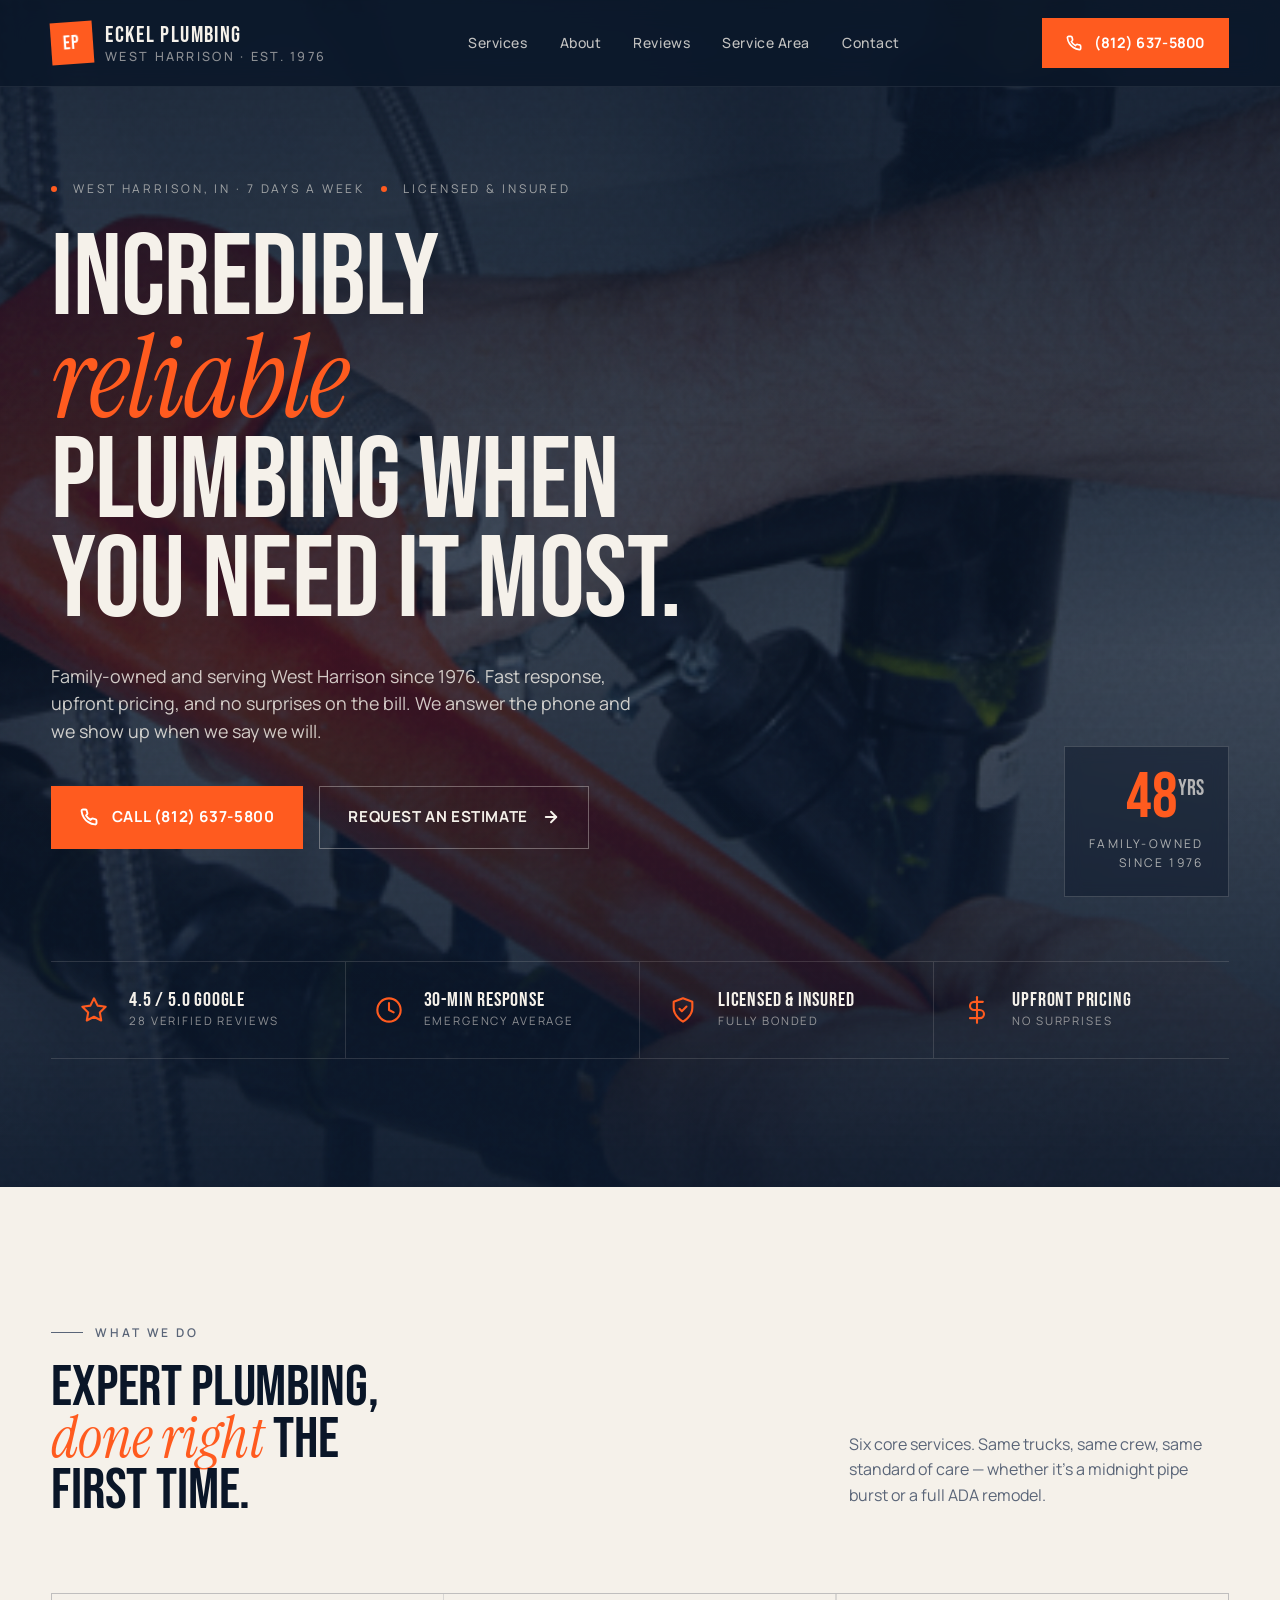
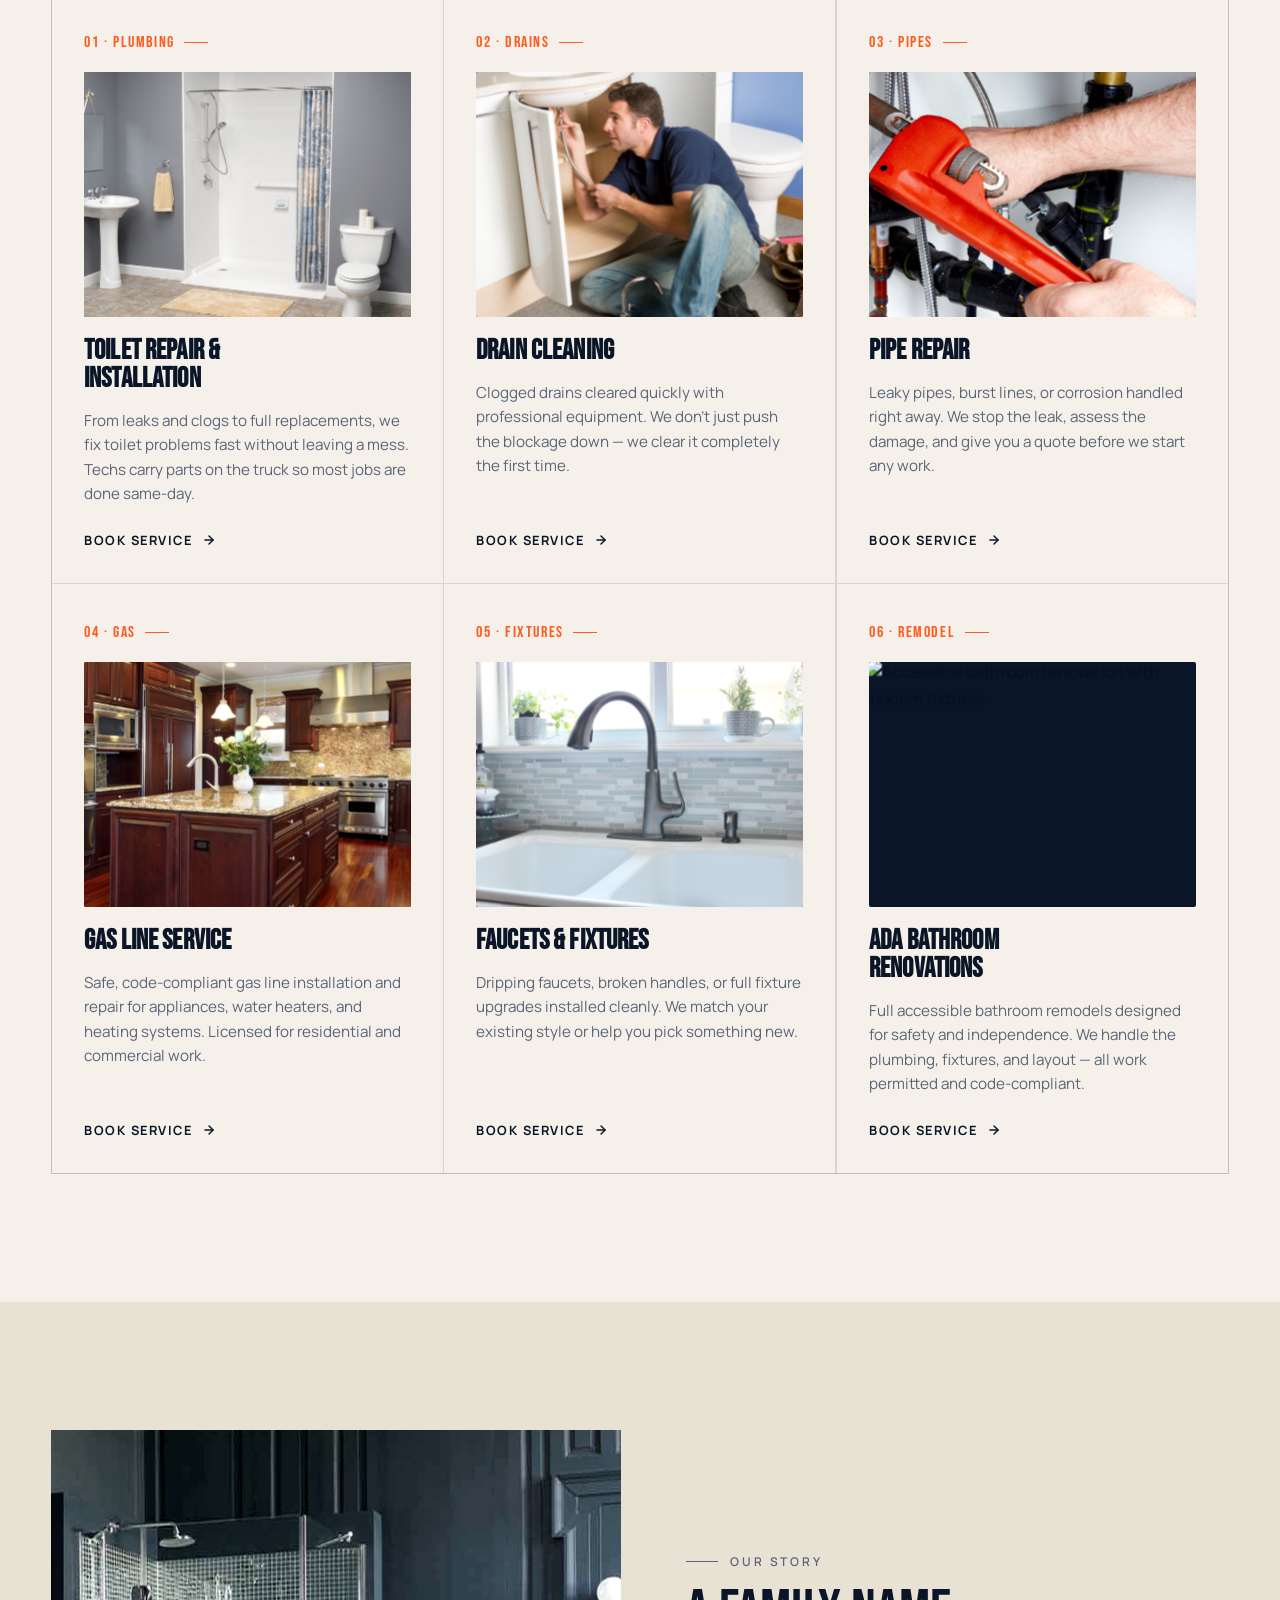
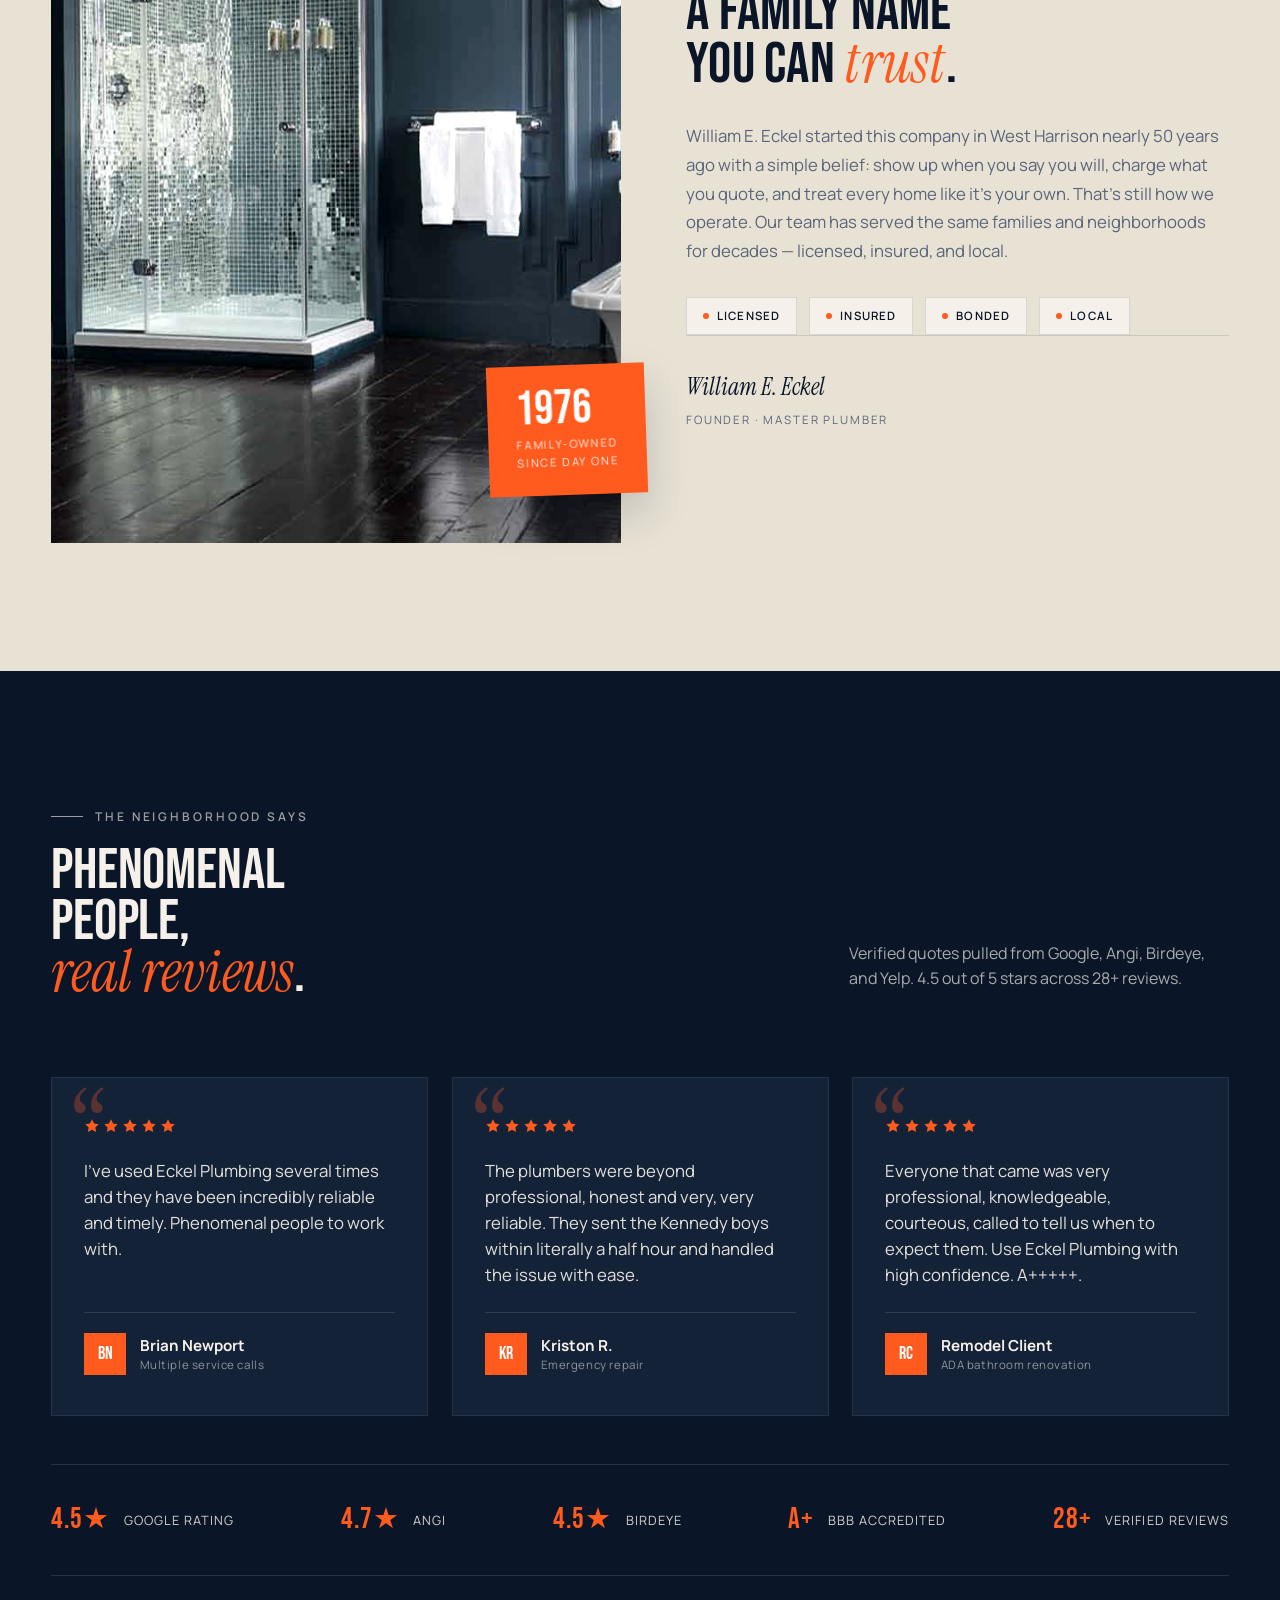
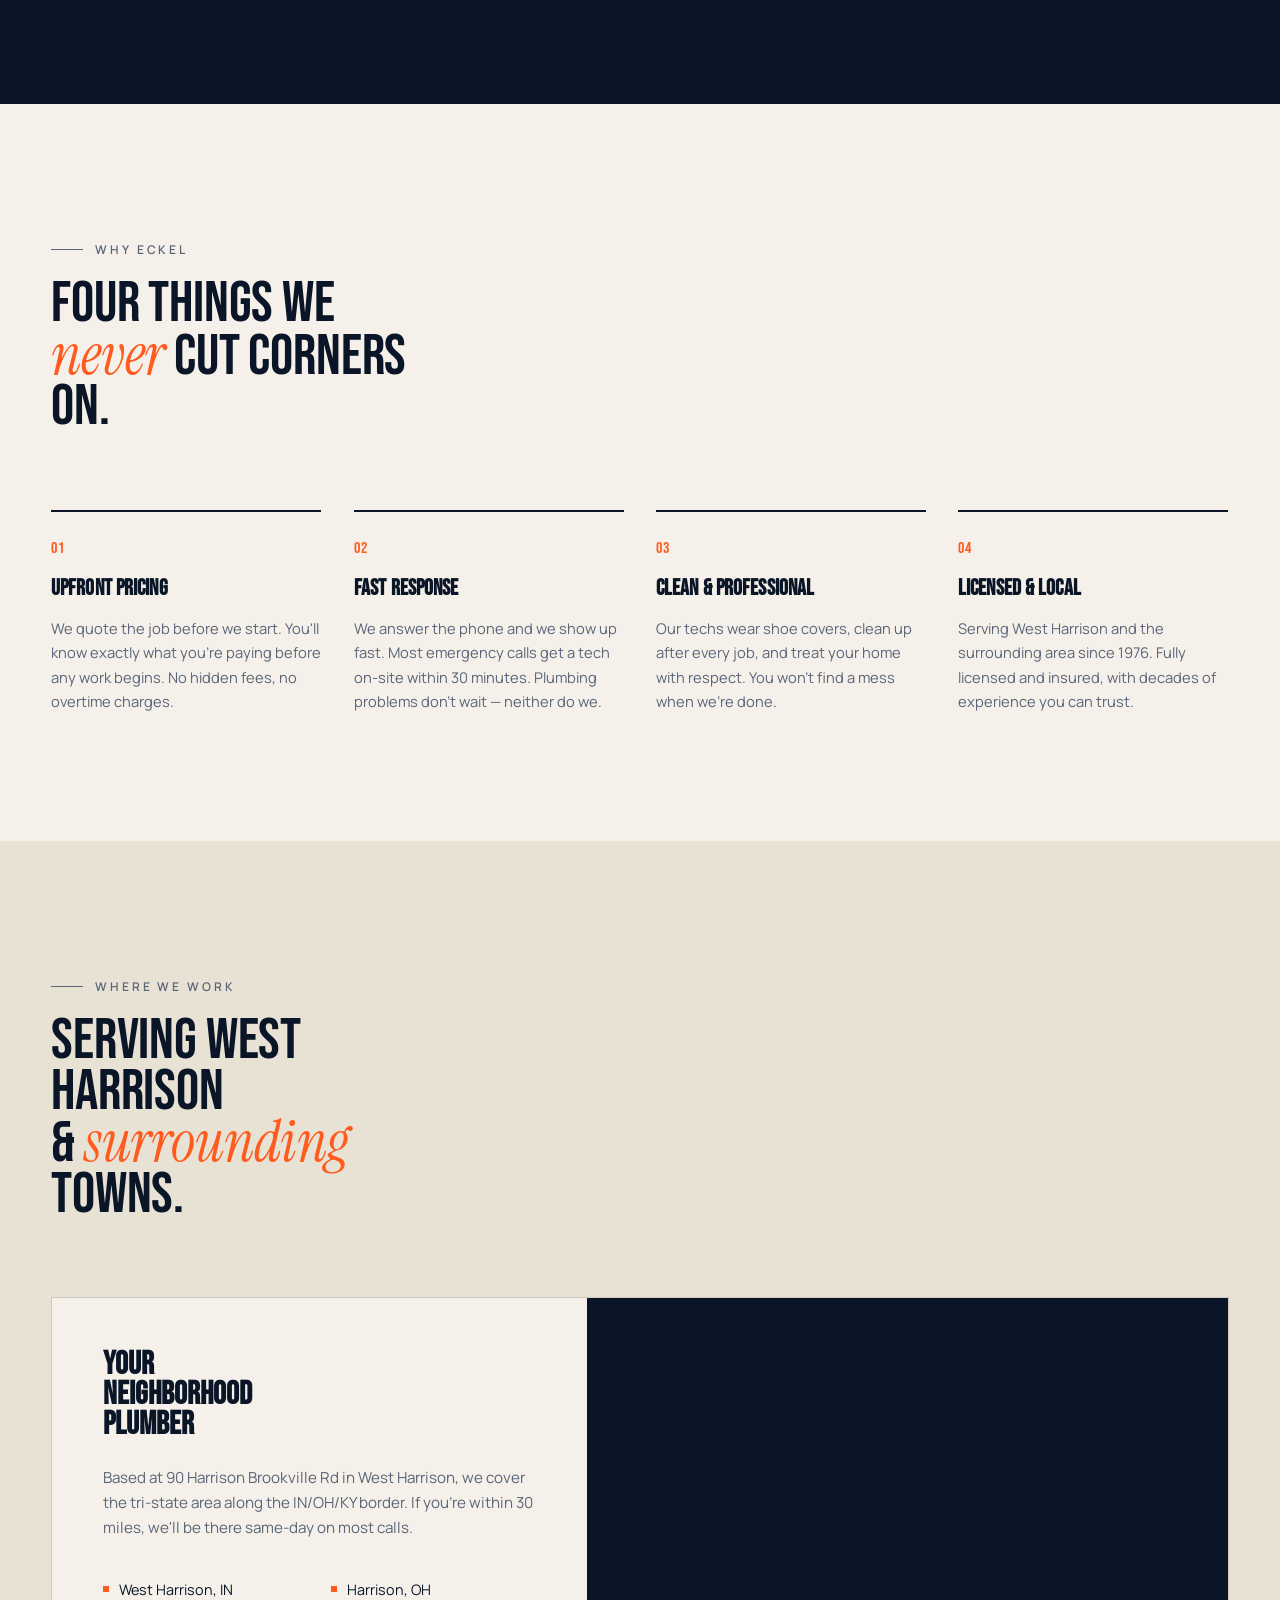
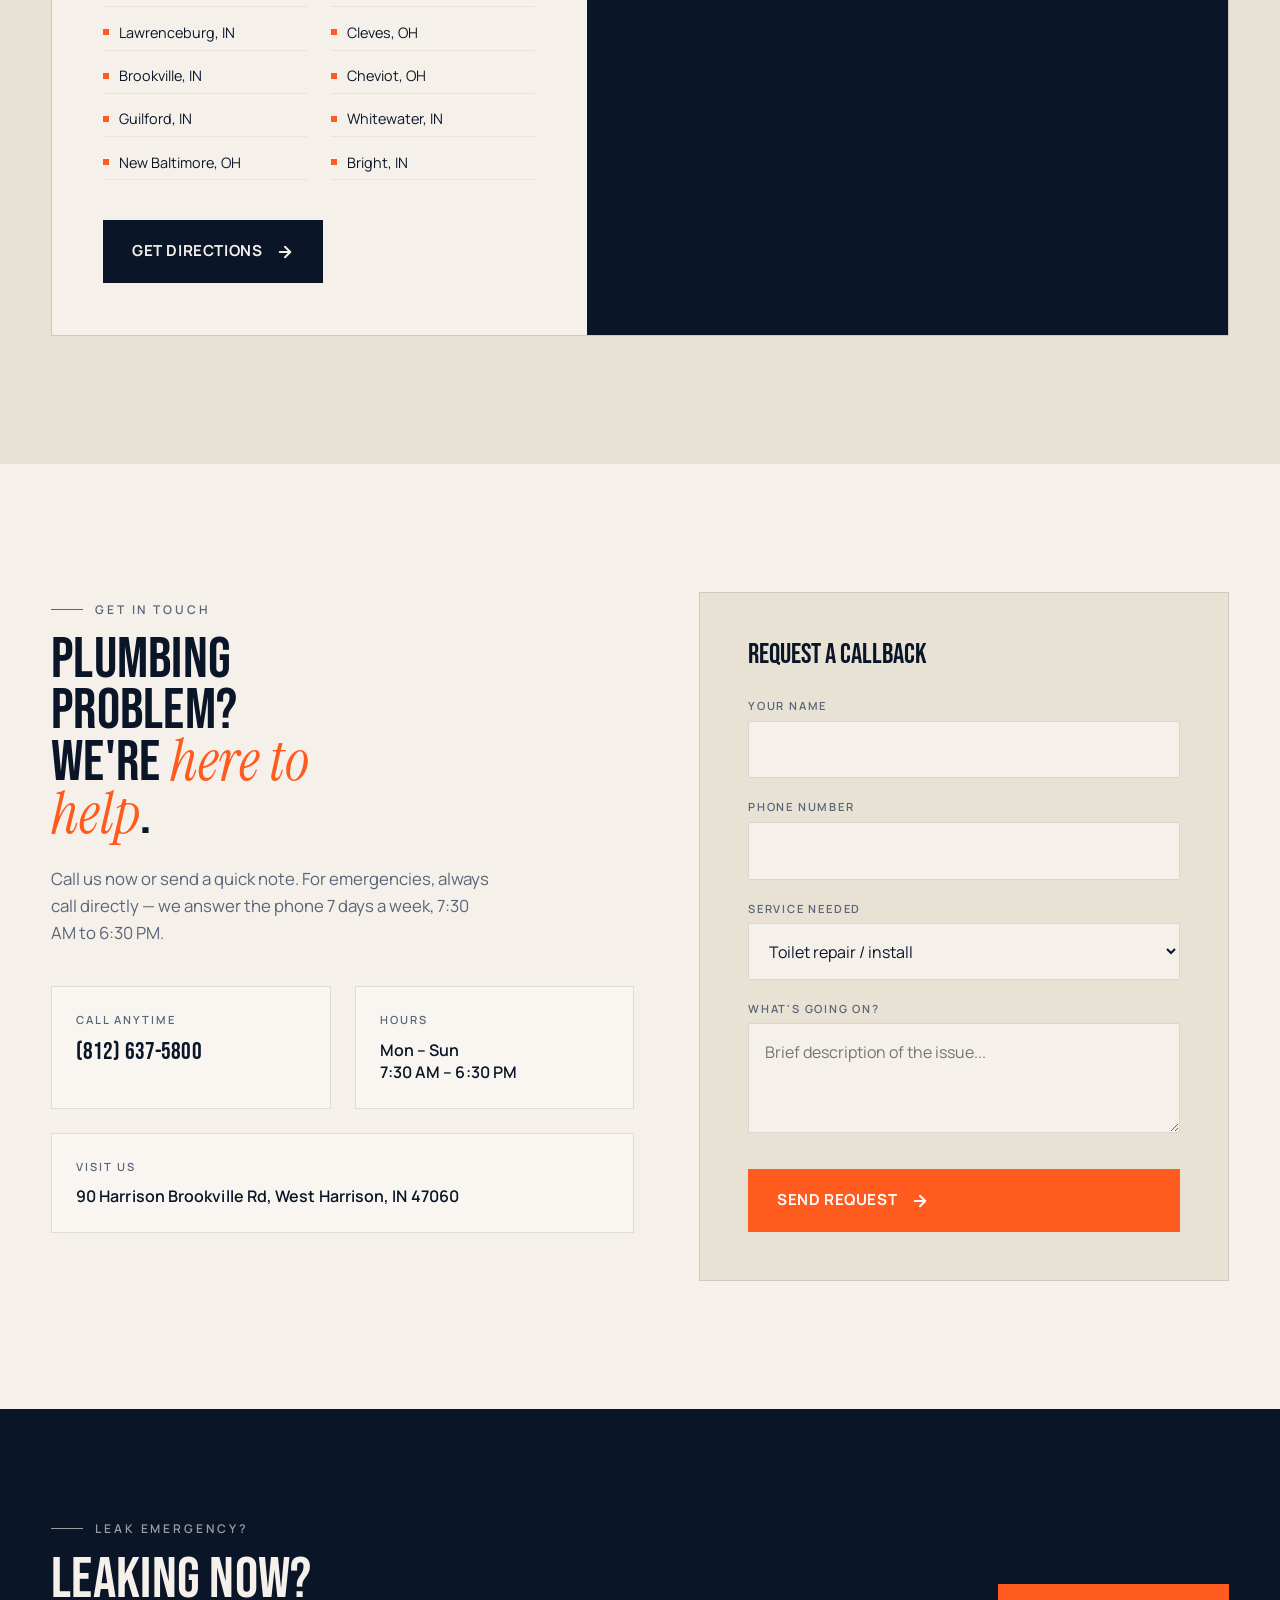
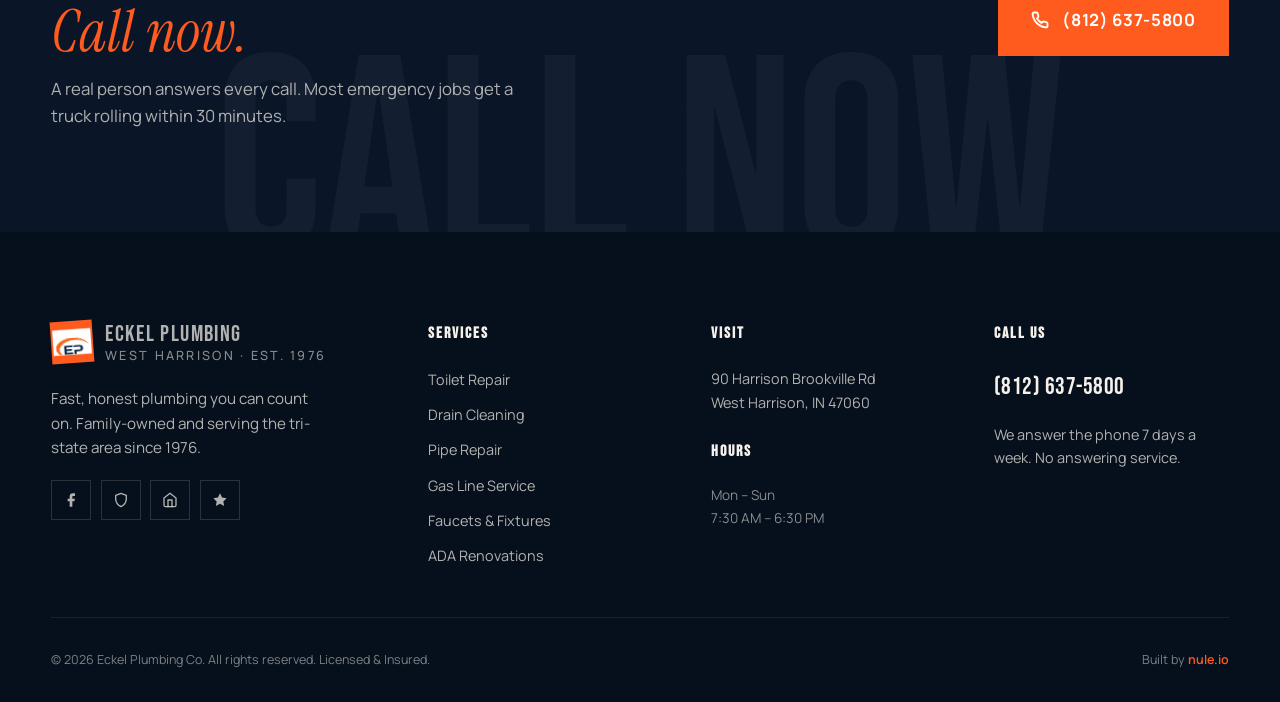
==== index.html @ 0e4f8d7a "Revert logo mark to EP text box" ====
<!DOCTYPE html>
<html lang="en">
<head>
<meta charset="UTF-8" />
<meta name="viewport" content="width=device-width, initial-scale=1.0" />
<title>Eckel Plumbing Co | Fast, Reliable Service in West Harrison, IN Since 1976</title>
<meta name="description" content="Trusted plumbing in West Harrison, IN. Same-day service, upfront pricing, 30-minute response times. Licensed & insured. Call (812) 637-5800 today." />
<meta name="theme-color" content="#0A1628" />
<link rel="canonical" href="https://eckelplumbing.com/" />

<meta property="og:type" content="website" />
<meta property="og:title" content="Eckel Plumbing Co | Fast, Reliable Service in West Harrison, IN" />
<meta property="og:description" content="Trusted plumbing in West Harrison, IN. Same-day service, upfront pricing, 30-minute response times. Licensed & insured." />
<meta property="og:url" content="https://eckelplumbing.com/" />
<meta property="og:image" content="assets/hero-bg.png" />
<meta name="twitter:card" content="summary_large_image" />

<link rel="preconnect" href="https://fonts.googleapis.com" />
<link rel="preconnect" href="https://fonts.gstatic.com" crossorigin />
<link href="https://fonts.googleapis.com/css2?family=Bebas+Neue&family=Instrument+Serif:ital@0;1&family=Manrope:wght@300;400;500;600;700;800&display=swap" rel="stylesheet" />

<script type="application/ld+json">
{
  "@context": "https://schema.org",
  "@type": "Plumber",
  "name": "Eckel Plumbing Co",
  "image": "assets/hero-bg.png",
  "telephone": "+1-812-637-5800",
  "address": {
    "@type": "PostalAddress",
    "streetAddress": "90 Harrison Brookville Rd",
    "addressLocality": "West Harrison",
    "addressRegion": "IN",
    "postalCode": "47060",
    "addressCountry": "US"
  },
  "geo": { "@type": "GeoCoordinates", "latitude": 39.2350, "longitude": -84.7685 },
  "url": "https://eckelplumbing.com/",
  "openingHours": "Mo-Su 07:30-18:30",
  "priceRange": "$$",
  "foundingDate": "1976",
  "founder": { "@type": "Person", "name": "William E. Eckel" },
  "aggregateRating": { "@type": "AggregateRating", "ratingValue": "4.5", "reviewCount": "28" },
  "areaServed": "West Harrison, IN and surrounding areas"
}
</script>

<style>
*, *::before, *::after { box-sizing: border-box; margin: 0; padding: 0; }
html { scroll-behavior: smooth; -webkit-text-size-adjust: 100%; }
body {
  font-family: 'Manrope', system-ui, -apple-system, sans-serif;
  font-weight: 400; line-height: 1.6;
  color: var(--ink); background: var(--cream);
  -webkit-font-smoothing: antialiased; -moz-osx-font-smoothing: grayscale;
  overflow-x: hidden;
}
img { max-width: 100%; display: block; }
a { color: inherit; text-decoration: none; }
button { font: inherit; border: 0; background: 0; cursor: pointer; color: inherit; }
ul { list-style: none; }

:root {
  --navy: #0A1628;
  --navy-2: #142238;
  --navy-3: #1C2E48;
  --cream: #F5F1EA;
  --bone: #E8E2D5;
  --ink: #0A1628;
  --muted: #5A6578;
  --line: rgba(10, 22, 40, 0.12);
  --line-soft: rgba(10, 22, 40, 0.06);
  --orange: #FF5B1F;
  --orange-dark: #E04A0E;
  --white: #FFFFFF;
  --fs-mega: clamp(3.5rem, 9vw, 8rem);
  --fs-h2: clamp(2rem, 4.5vw, 3.75rem);
  --fs-micro: 0.75rem;
  --max-w: 1320px;
  --gutter: clamp(1.25rem, 4vw, 3.5rem);
  --radius: 2px;
  --ease: cubic-bezier(0.2, 0.8, 0.2, 1);
  --t-fast: 240ms;
  --t-med: 480ms;
}

.wrap { width: 100%; max-width: var(--max-w); margin: 0 auto; padding-left: var(--gutter); padding-right: var(--gutter); }
section { position: relative; }

.display { font-family: 'Bebas Neue', 'Manrope', sans-serif; font-weight: 400; line-height: 0.88; letter-spacing: 0.005em; text-transform: uppercase; }
.eyebrow { font-size: var(--fs-micro); letter-spacing: 0.24em; text-transform: uppercase; font-weight: 600; color: var(--muted); display: inline-flex; align-items: center; gap: 0.75rem; }
.eyebrow::before { content: ''; width: 2rem; height: 1px; background: currentColor; display: inline-block; }
.eyebrow.on-dark { color: rgba(245, 241, 234, 0.62); }

.skip-link { position: absolute; top: -100px; left: 1rem; background: var(--orange); color: var(--white); padding: 0.75rem 1.25rem; z-index: 9999; font-weight: 700; border-radius: var(--radius); }
.skip-link:focus { top: 1rem; }

/* NAV */
.nav {
  position: fixed; top: 0; left: 0; right: 0; z-index: 100;
  background: rgba(10, 22, 40, 0.82);
  -webkit-backdrop-filter: blur(14px) saturate(1.3);
  backdrop-filter: blur(14px) saturate(1.3);
  border-bottom: 1px solid rgba(245, 241, 234, 0.08);
  transform: translate3d(0, 0, 0);
  transition: background var(--t-fast) var(--ease);
}
.nav-inner { display: flex; align-items: center; justify-content: space-between; height: clamp(64px, 7vw, 86px); color: var(--cream); gap: 1.5rem; }
.logo { display: flex; align-items: center; gap: 0.75rem; font-family: 'Bebas Neue', sans-serif; font-size: clamp(1.25rem, 1.8vw, 1.5rem); letter-spacing: 0.06em; text-transform: uppercase; }
.logo-mark { width: 42px; height: 42px; display: grid; place-items: center; background: var(--orange); color: var(--white); font-family: 'Bebas Neue', sans-serif; font-size: 1.25rem; line-height: 1; transform: translate3d(0,0,0) rotate(-4deg); transition: transform var(--t-fast) var(--ease); flex-shrink: 0; }
.logo:hover .logo-mark { transform: translate3d(0,0,0) rotate(0deg); }
.logo-text { display: flex; flex-direction: column; line-height: 1; gap: 3px; }
.logo-text .main { font-size: 1em; }
.logo-text .sub { font-family: 'Manrope', sans-serif; font-size: 0.55em; letter-spacing: 0.18em; color: rgba(245, 241, 234, 0.55); text-transform: uppercase; font-weight: 500; }
.logo-text { display: flex; flex-direction: column; line-height: 1; gap: 3px; }
.logo-text .main { font-size: 1em; }
.logo-text .sub { font-family: 'Manrope', sans-serif; font-size: 0.55em; letter-spacing: 0.18em; color: rgba(245, 241, 234, 0.55); text-transform: uppercase; font-weight: 500; }

.nav-links { display: flex; gap: clamp(1.5rem, 2.5vw, 2.5rem); font-size: 0.875rem; font-weight: 500; letter-spacing: 0.04em; }
.nav-links a { position: relative; padding: 0.5rem 0; opacity: 0.78; transition: opacity var(--t-fast) var(--ease); }
.nav-links a::after { content: ''; position: absolute; left: 0; right: 100%; bottom: 0; height: 2px; background: var(--orange); transition: right var(--t-fast) var(--ease); }
.nav-links a:hover { opacity: 1; }
.nav-links a:hover::after { right: 0; }

.nav-cta { display: inline-flex; align-items: center; gap: 0.75rem; padding: 0.85rem 1.5rem; min-height: 44px; background: var(--orange); color: var(--white); font-weight: 700; letter-spacing: 0.02em; font-size: 0.9rem; transform: translate3d(0,0,0); transition: background var(--t-fast) var(--ease), transform var(--t-fast) var(--ease); }
.nav-cta:hover { background: var(--orange-dark); transform: translate3d(0, -2px, 0); }
.nav-cta svg { width: 16px; height: 16px; }

.nav-burger { display: none; width: 44px; height: 44px; flex-direction: column; justify-content: center; align-items: center; gap: 5px; }
.nav-burger span { display: block; width: 24px; height: 2px; background: var(--cream); }

@media (max-width: 900px) {
  .nav-links { display: none; }
  .nav-burger { display: flex; }
  .nav-cta .label-long { display: none; }
}

/* HERO */
.hero { position: relative; background: var(--navy); color: var(--cream); padding-top: clamp(120px, 14vw, 180px); padding-bottom: clamp(80px, 10vw, 140px); overflow: hidden; isolation: isolate; }
.hero::before {
  content: ''; position: absolute; inset: 0;
  background-image:
    linear-gradient(180deg, rgba(10,22,40,0.92) 0%, rgba(10,22,40,0.78) 55%, rgba(10,22,40,0.96) 100%),
    url('assets/hero-bg.png');
  background-size: cover; background-position: center 30%;
  z-index: -1; transform: translate3d(0,0,0);
}
.hero::after {
  content: ''; position: absolute; inset: 0; pointer-events: none; z-index: -1;
  background-image: url("data:image/svg+xml,%3Csvg viewBox='0 0 200 200' xmlns='http://www.w3.org/2000/svg'%3E%3Cfilter id='n'%3E%3CfeTurbulence type='fractalNoise' baseFrequency='0.9' numOctaves='2' stitchTiles='stitch'/%3E%3CfeColorMatrix values='0 0 0 0 1 0 0 0 0 1 0 0 0 0 1 0 0 0 0.12 0'/%3E%3C/filter%3E%3Crect width='100%25' height='100%25' filter='url(%23n)'/%3E%3C/svg%3E");
  mix-blend-mode: overlay; opacity: 0.8;
}
.hero-grid { display: grid; grid-template-columns: 1fr auto; align-items: end; gap: 2rem; position: relative; }
.hero-meta { display: flex; flex-wrap: wrap; align-items: center; gap: 1rem; margin-bottom: 2rem; font-size: var(--fs-micro); letter-spacing: 0.24em; text-transform: uppercase; color: rgba(245, 241, 234, 0.6); }
.hero-meta .dot { width: 6px; height: 6px; background: var(--orange); border-radius: 50%; }
.hero h1 { font-family: 'Bebas Neue', sans-serif; font-size: var(--fs-mega); line-height: 0.86; letter-spacing: -0.005em; margin-bottom: 2rem; max-width: 14ch; }
.hero h1 .accent { font-family: 'Instrument Serif', Georgia, serif; font-style: italic; text-transform: none; color: var(--orange); font-weight: 400; letter-spacing: -0.02em; }
.hero-sub { font-size: clamp(1.05rem, 1.4vw, 1.25rem); max-width: 54ch; color: rgba(245, 241, 234, 0.82); margin-bottom: 2.5rem; line-height: 1.55; }
.hero-ctas { display: flex; flex-wrap: wrap; gap: 1rem; align-items: center; margin-bottom: 3rem; }

.btn { display: inline-flex; align-items: center; gap: 0.85rem; padding: 1.15rem 1.75rem; min-height: 56px; font-weight: 700; font-size: 0.95rem; letter-spacing: 0.04em; text-transform: uppercase; transform: translate3d(0,0,0); transition: all var(--t-fast) var(--ease); border: 1.5px solid transparent; }
.btn svg { width: 18px; height: 18px; flex-shrink: 0; }
.btn-primary { background: var(--orange); color: var(--white); border-color: var(--orange); }
.btn-primary:hover { background: var(--orange-dark); border-color: var(--orange-dark); transform: translate3d(0,-2px,0); box-shadow: 0 12px 32px rgba(255,91,31,0.35); }
.btn-ghost { background: transparent; color: var(--cream); border-color: rgba(245,241,234,0.35); }
.btn-ghost:hover { background: var(--cream); color: var(--navy); border-color: var(--cream); }
.btn-dark { background: var(--navy); color: var(--cream); border-color: var(--navy); }
.btn-dark:hover { background: var(--navy-2); border-color: var(--navy-2); transform: translate3d(0,-2px,0); }

.hero-badge { justify-self: end; align-self: end; text-align: right; max-width: 220px; padding: 1.5rem; border: 1px solid rgba(245,241,234,0.18); background: rgba(10,22,40,0.45); -webkit-backdrop-filter: blur(8px); backdrop-filter: blur(8px); transform: translate3d(0,0,0); }
.hero-badge .num { font-family: 'Bebas Neue', sans-serif; font-size: 4rem; line-height: 0.85; color: var(--orange); display: block; }
.hero-badge .num sup { font-size: 0.35em; color: rgba(245,241,234,0.7); }
.hero-badge .label { font-size: 0.75rem; letter-spacing: 0.2em; text-transform: uppercase; color: rgba(245,241,234,0.68); display: block; margin-top: 0.5rem; }

.trust-bar { display: grid; grid-template-columns: repeat(4, 1fr); gap: 0; margin-top: 4rem; border-top: 1px solid rgba(245,241,234,0.14); border-bottom: 1px solid rgba(245,241,234,0.14); }
.trust-item { padding: 1.75rem 1.5rem; border-right: 1px solid rgba(245,241,234,0.14); display: flex; align-items: center; gap: 1rem; }
.trust-item:last-child { border-right: 0; }
.trust-item .icon { width: 38px; height: 38px; flex-shrink: 0; display: grid; place-items: center; color: var(--orange); }
.trust-item svg { width: 28px; height: 28px; }
.trust-item .text { display: flex; flex-direction: column; gap: 2px; }
.trust-item .text .top { font-family: 'Bebas Neue', sans-serif; font-size: 1.25rem; letter-spacing: 0.04em; line-height: 1; }
.trust-item .text .bottom { font-size: 0.72rem; letter-spacing: 0.16em; text-transform: uppercase; color: rgba(245,241,234,0.55); }

@media (max-width: 900px) {
  .hero-grid { grid-template-columns: 1fr; }
  .hero-badge { justify-self: start; text-align: left; }
  .trust-bar { grid-template-columns: repeat(2, 1fr); }
  .trust-item:nth-child(2) { border-right: 0; }
  .trust-item:nth-child(1), .trust-item:nth-child(2) { border-bottom: 1px solid rgba(245,241,234,0.14); }
}
@media (max-width: 560px) {
  .trust-bar { grid-template-columns: 1fr; }
  .trust-item { border-right: 0; border-bottom: 1px solid rgba(245,241,234,0.14); }
  .trust-item:last-child { border-bottom: 0; }
}

/* STATS */
.stats { background: var(--orange); color: var(--white); padding: clamp(3rem, 6vw, 5rem) 0; position: relative; overflow: hidden; }
.stats-grid { display: grid; grid-template-columns: repeat(4, 1fr); gap: 0; }
.stat { padding: 0 2rem; border-right: 1px solid rgba(255,255,255,0.22); display: flex; flex-direction: column; gap: 0.5rem; }
.stat:first-child { padding-left: 0; }
.stat:last-child { border-right: 0; padding-right: 0; }
.stat .n { font-family: 'Bebas Neue', sans-serif; font-size: clamp(4rem, 8vw, 7.5rem); line-height: 0.85; letter-spacing: -0.005em; display: flex; align-items: baseline; gap: 0.15em; }
.stat .n sup { font-size: 0.4em; font-weight: 400; color: rgba(255,255,255,0.8); }
.stat .lbl { font-size: 0.78rem; letter-spacing: 0.18em; text-transform: uppercase; color: rgba(255,255,255,0.92); font-weight: 600; max-width: 18ch; }
@media (max-width: 900px) {
  .stats-grid { grid-template-columns: repeat(2, 1fr); gap: 2.5rem 0; }
  .stat { padding: 0 1.25rem; }
  .stat:nth-child(2) { border-right: 0; padding-right: 0; }
  .stat:nth-child(3) { padding-left: 0; }
}

/* SECTIONS */
.section { padding: clamp(5rem, 10vw, 9rem) 0; position: relative; }
.section.dark { background: var(--navy); color: var(--cream); }
.section.cream { background: var(--cream); color: var(--ink); }
.section.bone { background: var(--bone); color: var(--ink); }

.sec-head { display: grid; grid-template-columns: 1fr auto; align-items: end; gap: 2rem; margin-bottom: clamp(3rem, 6vw, 5rem); }
.sec-head h2 { font-family: 'Bebas Neue', sans-serif; font-size: var(--fs-h2); line-height: 0.88; letter-spacing: -0.003em; max-width: 16ch; margin-top: 1.25rem; }
.sec-head h2 .italic { font-family: 'Instrument Serif', Georgia, serif; font-style: italic; text-transform: none; color: var(--orange); font-weight: 400; }
.sec-head .side { max-width: 38ch; font-size: 1rem; color: var(--muted); line-height: 1.6; padding-bottom: 0.5rem; }
@media (max-width: 780px) { .sec-head { grid-template-columns: 1fr; } }

/* SERVICES */
.services-grid { display: grid; grid-template-columns: repeat(3, 1fr); gap: 1px; background: var(--line); border: 1px solid var(--line); }
.service-card { background: var(--cream); padding: 2.25rem 2rem 2rem; position: relative; overflow: hidden; display: flex; flex-direction: column; gap: 1rem; transition: background var(--t-fast) var(--ease); transform: translate3d(0,0,0); }
.service-card::before { content: ''; position: absolute; left: 0; right: 0; bottom: 0; height: 3px; background: var(--orange); transform: scaleX(0); transform-origin: left; transition: transform var(--t-med) var(--ease); }
.service-card:hover { background: var(--bone); }
.service-card:hover::before { transform: scaleX(1); }
.service-num { font-family: 'Bebas Neue', sans-serif; font-size: 1rem; letter-spacing: 0.1em; color: var(--orange); display: flex; align-items: center; gap: 0.6rem; }
.service-num::after { content: ''; width: 1.5rem; height: 1px; background: var(--orange); display: inline-block; }
.service-img { aspect-ratio: 4 / 3; overflow: hidden; background: var(--navy); position: relative; border-radius: var(--radius); }
.service-img img { width: 100%; height: 100%; object-fit: cover; transform: translate3d(0,0,0) scale(1.02); transition: transform var(--t-med) var(--ease); filter: saturate(0.9) contrast(1.05); }
.service-card:hover .service-img img { transform: translate3d(0,0,0) scale(1.08); }
.service-title { font-family: 'Bebas Neue', sans-serif; font-size: 1.75rem; line-height: 1; letter-spacing: 0.005em; margin-top: 0.25rem; }
.service-desc { font-size: 0.95rem; color: var(--muted); line-height: 1.6; flex: 1; }
.service-link { display: inline-flex; align-items: center; gap: 0.6rem; font-size: 0.8rem; font-weight: 700; letter-spacing: 0.12em; text-transform: uppercase; color: var(--ink); margin-top: 0.5rem; transition: color var(--t-fast) var(--ease); }
.service-link svg { width: 14px; height: 14px; transition: transform var(--t-fast) var(--ease); }
.service-link:hover { color: var(--orange); }
.service-link:hover svg { transform: translate3d(4px,0,0); }
@media (max-width: 980px) { .services-grid { grid-template-columns: repeat(2, 1fr); } }
@media (max-width: 600px) { .services-grid { grid-template-columns: 1fr; } }

/* ABOUT */
.about-grid { display: grid; grid-template-columns: 1.05fr 1fr; gap: clamp(2rem, 5vw, 5rem); align-items: center; }
.about-img-wrap { position: relative; transform: translate3d(0,0,0); }
.about-img { aspect-ratio: 4 / 5; overflow: hidden; background: var(--navy); }
.about-img img { width: 100%; height: 100%; object-fit: cover; filter: saturate(0.85) contrast(1.08); }
.about-stamp { position: absolute; right: -1.5rem; bottom: 3rem; background: var(--orange); color: var(--white); padding: 1.5rem 1.75rem; max-width: 220px; transform: translate3d(0,0,0) rotate(-2deg); box-shadow: 0 20px 40px rgba(10,22,40,0.18); }
.about-stamp .year { font-family: 'Bebas Neue', sans-serif; font-size: 3rem; line-height: 0.85; display: block; }
.about-stamp .txt { font-size: 0.7rem; letter-spacing: 0.16em; text-transform: uppercase; display: block; margin-top: 0.35rem; color: rgba(255,255,255,0.9); }
.about-text h2 { font-family: 'Bebas Neue', sans-serif; font-size: var(--fs-h2); line-height: 0.88; max-width: 14ch; margin: 1rem 0 2rem; }
.about-text h2 .italic { font-family: 'Instrument Serif', Georgia, serif; font-style: italic; color: var(--orange); text-transform: none; font-weight: 400; }
.about-text .bio { font-size: 1.05rem; line-height: 1.7; color: var(--muted); margin-bottom: 2rem; }
.about-sig { display: flex; align-items: center; gap: 1rem; padding-top: 2rem; border-top: 1px solid var(--line); }
.about-sig .name { font-family: 'Instrument Serif', Georgia, serif; font-size: 1.5rem; color: var(--ink); font-style: italic; }
.about-sig .role { font-size: 0.72rem; letter-spacing: 0.16em; text-transform: uppercase; color: var(--muted); margin-top: 0.25rem; }
.about-badges { display: flex; flex-wrap: wrap; gap: 0.75rem; margin-top: 2rem; }
.badge { display: inline-flex; align-items: center; gap: 0.5rem; padding: 0.55rem 1rem; border: 1px solid var(--line); font-size: 0.72rem; letter-spacing: 0.1em; text-transform: uppercase; font-weight: 600; color: var(--ink); background: var(--cream); }
.badge::before { content: ''; width: 6px; height: 6px; background: var(--orange); border-radius: 50%; }
@media (max-width: 880px) { .about-grid { grid-template-columns: 1fr; } .about-stamp { right: 1rem; } }

/* TESTIMONIALS */
.testimonials-grid { display: grid; grid-template-columns: repeat(3, 1fr); gap: 1.5rem; }
.testimonial { background: var(--navy-2); padding: 2.5rem 2rem; position: relative; color: var(--cream); display: flex; flex-direction: column; gap: 1.5rem; transform: translate3d(0,0,0); transition: transform var(--t-fast) var(--ease), border-color var(--t-fast) var(--ease); border: 1px solid rgba(245,241,234,0.08); }
.testimonial:hover { transform: translate3d(0,-4px,0); border-color: rgba(255,91,31,0.4); }
.testimonial::before { content: '\201C'; font-family: 'Instrument Serif', Georgia, serif; font-size: 7rem; line-height: 0.8; color: var(--orange); position: absolute; top: 1rem; left: 1.5rem; opacity: 0.3; }
.testimonial .stars { display: flex; gap: 3px; color: var(--orange); position: relative; }
.testimonial .stars svg { width: 16px; height: 16px; }
.testimonial .quote { font-size: 1.05rem; line-height: 1.55; font-weight: 400; color: rgba(245,241,234,0.92); flex: 1; position: relative; }
.testimonial .author { display: flex; align-items: center; gap: 0.85rem; padding-top: 1.25rem; border-top: 1px solid rgba(245,241,234,0.12); }
.testimonial .avatar { width: 42px; height: 42px; display: grid; place-items: center; background: var(--orange); color: var(--white); font-family: 'Bebas Neue', sans-serif; font-size: 1.1rem; flex-shrink: 0; }
.testimonial .author .info { display: flex; flex-direction: column; line-height: 1.3; }
.testimonial .author .name { font-weight: 700; font-size: 0.95rem; color: var(--cream); }
.testimonial .author .ctx { font-size: 0.72rem; color: rgba(245,241,234,0.55); letter-spacing: 0.05em; margin-top: 2px; }
@media (max-width: 980px) { .testimonials-grid { grid-template-columns: 1fr; max-width: 560px; margin: 0 auto; } }

.rating-strip { display: flex; align-items: center; gap: 2rem; padding: 2rem 0; margin-top: 3rem; border-top: 1px solid rgba(245,241,234,0.12); border-bottom: 1px solid rgba(245,241,234,0.12); flex-wrap: wrap; justify-content: space-between; }
.rating-strip .item { display: flex; align-items: center; gap: 0.85rem; color: rgba(245,241,234,0.85); font-size: 0.8rem; letter-spacing: 0.08em; text-transform: uppercase; }
.rating-strip .item strong { font-family: 'Bebas Neue', sans-serif; font-size: 1.8rem; color: var(--orange); font-weight: 400; }

/* WHY */
.why-grid { display: grid; grid-template-columns: repeat(4, 1fr); gap: 2rem; }
.why-item { display: flex; flex-direction: column; gap: 1rem; padding-top: 1.5rem; border-top: 2px solid var(--ink); }
.why-item .n { font-family: 'Bebas Neue', sans-serif; font-size: 1rem; color: var(--orange); letter-spacing: 0.08em; }
.why-item h3 { font-family: 'Bebas Neue', sans-serif; font-size: 1.4rem; line-height: 1; letter-spacing: 0.005em; }
.why-item p { font-size: 0.92rem; color: var(--muted); line-height: 1.65; }
@media (max-width: 980px) { .why-grid { grid-template-columns: repeat(2, 1fr); } }
@media (max-width: 560px) { .why-grid { grid-template-columns: 1fr; } }

/* MAP */
.map-grid { display: grid; grid-template-columns: 1fr 1.2fr; gap: 0; border: 1px solid var(--line); }
.map-info { padding: clamp(2rem, 4vw, 3.5rem); background: var(--cream); display: flex; flex-direction: column; gap: 1.5rem; }
.map-info h3 { font-family: 'Bebas Neue', sans-serif; font-size: 2rem; line-height: 0.95; max-width: 14ch; }
.map-info p { font-size: 0.95rem; color: var(--muted); line-height: 1.65; }
.map-towns { display: grid; grid-template-columns: repeat(2, 1fr); gap: 0.5rem 1.5rem; margin-top: 0.5rem; }
.map-towns li { display: flex; align-items: center; gap: 0.6rem; font-size: 0.9rem; color: var(--ink); padding: 0.35rem 0; border-bottom: 1px solid var(--line-soft); }
.map-towns li::before { content: ''; width: 6px; height: 6px; background: var(--orange); flex-shrink: 0; }
.map-frame { position: relative; min-height: 460px; background: var(--navy); overflow: hidden; }
.map-frame iframe { width: 100%; height: 100%; border: 0; filter: grayscale(0.35) contrast(1.08); }
@media (max-width: 880px) { .map-grid { grid-template-columns: 1fr; } .map-frame { min-height: 360px; } }

/* CONTACT */
.contact-grid { display: grid; grid-template-columns: 1.1fr 1fr; gap: clamp(2rem, 5vw, 5rem); align-items: start; }
.contact-head h2 { font-family: 'Bebas Neue', sans-serif; font-size: var(--fs-h2); line-height: 0.88; max-width: 14ch; margin: 1rem 0 1.5rem; }
.contact-head h2 .italic { font-family: 'Instrument Serif', Georgia, serif; font-style: italic; color: var(--orange); text-transform: none; font-weight: 400; }
.contact-head p { color: var(--muted); font-size: 1.05rem; max-width: 44ch; line-height: 1.6; }
.contact-info { display: grid; grid-template-columns: 1fr 1fr; gap: 1.5rem; margin-top: 2.5rem; }
.info-block { padding: 1.5rem; border: 1px solid var(--line); display: flex; flex-direction: column; gap: 0.6rem; background: rgba(255,255,255,0.4); }
.info-block .label { font-size: 0.7rem; letter-spacing: 0.18em; text-transform: uppercase; color: var(--muted); font-weight: 600; }
.info-block .val { font-family: 'Bebas Neue', sans-serif; font-size: 1.5rem; line-height: 1.05; letter-spacing: 0.005em; color: var(--ink); }
.info-block a.val:hover { color: var(--orange); }

.form { background: var(--bone); padding: clamp(2rem, 4vw, 3rem); display: flex; flex-direction: column; gap: 1.25rem; border: 1px solid var(--line); }
.form-title { font-family: 'Bebas Neue', sans-serif; font-size: 1.75rem; line-height: 1; margin-bottom: 0.5rem; }
.form label { font-size: 0.7rem; letter-spacing: 0.16em; text-transform: uppercase; color: var(--muted); font-weight: 600; margin-bottom: 0.35rem; display: block; }
.form input, .form select, .form textarea { width: 100%; padding: 0.95rem 1rem; min-height: 48px; border: 1px solid var(--line); background: var(--cream); font: inherit; color: var(--ink); border-radius: var(--radius); transition: border-color var(--t-fast) var(--ease), background var(--t-fast) var(--ease); }
.form textarea { min-height: 110px; resize: vertical; }
.form input:focus, .form select:focus, .form textarea:focus { outline: none; border-color: var(--orange); background: var(--white); }
.form button[type="submit"] { margin-top: 0.5rem; }
@media (max-width: 880px) { .contact-grid { grid-template-columns: 1fr; } .contact-info { grid-template-columns: 1fr; } }

/* CTA STRIP */
.cta-strip { background: var(--navy); color: var(--cream); padding: clamp(4rem, 8vw, 7rem) 0; position: relative; overflow: hidden; }
.cta-strip::before { content: 'CALL NOW'; position: absolute; bottom: -3rem; left: 50%; transform: translateX(-50%); font-family: 'Bebas Neue', sans-serif; font-size: clamp(8rem, 22vw, 20rem); line-height: 0.8; color: rgba(245,241,234,0.035); pointer-events: none; white-space: nowrap; }
.cta-inner { display: grid; grid-template-columns: 1fr auto; align-items: center; gap: 2rem; position: relative; }
.cta-inner h2 { font-family: 'Bebas Neue', sans-serif; font-size: var(--fs-h2); line-height: 0.9; max-width: 14ch; }
.cta-inner h2 .italic { font-family: 'Instrument Serif', Georgia, serif; font-style: italic; color: var(--orange); text-transform: none; font-weight: 400; }
.cta-inner p { font-size: 1.05rem; color: rgba(245,241,234,0.7); margin-top: 1rem; max-width: 48ch; }
@media (max-width: 780px) { .cta-inner { grid-template-columns: 1fr; } }

/* FOOTER */
footer { background: #060F1C; color: rgba(245,241,234,0.72); padding: clamp(4rem, 7vw, 6rem) 0 2rem; position: relative; }
.footer-grid { display: grid; grid-template-columns: 1.4fr 1fr 1fr 1fr; gap: 3rem; padding-bottom: 3rem; border-bottom: 1px solid rgba(245,241,234,0.08); }
.footer-tag { margin-top: 1.5rem; font-size: 0.95rem; max-width: 30ch; line-height: 1.6; }
.footer-col h4 { font-family: 'Bebas Neue', sans-serif; font-size: 1rem; letter-spacing: 0.12em; color: var(--cream); margin-bottom: 1.25rem; }
.footer-col ul { display: flex; flex-direction: column; gap: 0.6rem; }
.footer-col a { font-size: 0.9rem; transition: color var(--t-fast) var(--ease); }
.footer-col a:hover { color: var(--orange); }
.footer-col p { font-size: 0.9rem; line-height: 1.65; }
.footer-col .hours { margin-top: 0.5rem; font-size: 0.85rem; color: rgba(245,241,234,0.55); }
.socials { display: flex; gap: 0.6rem; margin-top: 1.25rem; flex-wrap: wrap; }
.socials a { width: 40px; height: 40px; display: grid; place-items: center; border: 1px solid rgba(245,241,234,0.15); transition: all var(--t-fast) var(--ease); color: rgba(245,241,234,0.72); }
.socials a:hover { border-color: var(--orange); color: var(--orange); background: rgba(255,91,31,0.08); }
.socials svg { width: 16px; height: 16px; }
.footer-base { display: flex; justify-content: space-between; align-items: center; padding-top: 2rem; gap: 1rem; flex-wrap: wrap; font-size: 0.78rem; color: rgba(245,241,234,0.5); }
.footer-base a { color: var(--orange); font-weight: 600; transition: color var(--t-fast) var(--ease); }
.footer-base a:hover { color: var(--white); }
@media (max-width: 900px) { .footer-grid { grid-template-columns: 1fr 1fr; gap: 2.5rem; } }
@media (max-width: 560px) { .footer-grid { grid-template-columns: 1fr; } }

/* REVEAL */
.reveal { opacity: 0; transform: translate3d(0, 30px, 0); transition: opacity 900ms var(--ease), transform 900ms var(--ease); will-change: opacity, transform; }
.reveal.in { opacity: 1; transform: translate3d(0, 0, 0); }
@media (prefers-reduced-motion: reduce) {
  .reveal { opacity: 1; transform: none; transition: none; }
  * { animation-duration: 0.01ms !important; transition-duration: 0.01ms !important; }
}
</style>
</head>
<body>
<a href="#main" class="skip-link">Skip to content</a>

<header class="nav">
  <div class="wrap nav-inner">
    <a href="#top" class="logo" aria-label="Eckel Plumbing Co home">
      <span class="logo-mark">EP</span>
      <span class="logo-text">
        <span class="main">Eckel Plumbing</span>
        <span class="sub">West Harrison · Est. 1976</span>
      </span>
    </a>
    <nav aria-label="Primary">
      <ul class="nav-links">
        <li><a href="#services">Services</a></li>
        <li><a href="#about">About</a></li>
        <li><a href="#reviews">Reviews</a></li>
        <li><a href="#area">Service Area</a></li>
        <li><a href="#contact">Contact</a></li>
      </ul>
    </nav>
    <a href="tel:+18126375800" class="nav-cta" aria-label="Call Eckel Plumbing at (812) 637-5800">
      <svg viewBox="0 0 24 24" fill="none" stroke="currentColor" stroke-width="2.5" stroke-linecap="round" stroke-linejoin="round" aria-hidden="true"><path d="M22 16.92v3a2 2 0 01-2.18 2 19.79 19.79 0 01-8.63-3.07 19.5 19.5 0 01-6-6 19.79 19.79 0 01-3.07-8.67A2 2 0 014.11 2h3a2 2 0 012 1.72 12.84 12.84 0 00.7 2.81 2 2 0 01-.45 2.11L8.09 9.91a16 16 0 006 6l1.27-1.27a2 2 0 012.11-.45 12.84 12.84 0 002.81.7A2 2 0 0122 16.92z"/></svg>
      <span class="label-long">(812) 637-5800</span>
    </a>
    <button class="nav-burger" aria-label="Open menu"><span></span><span></span><span></span></button>
  </div>
</header>

<main id="main">
<a id="top"></a>

<section class="hero" aria-labelledby="hero-h">
  <div class="wrap">
    <div class="hero-meta">
      <span class="dot"></span>
      <span>West Harrison, IN · 7 Days a Week</span>
      <span class="dot"></span>
      <span>Licensed & Insured</span>
    </div>
    <div class="hero-grid">
      <div>
        <h1 id="hero-h" class="display">
          Incredibly <span class="accent">reliable</span><br>
          plumbing when<br>
          you need it most.
        </h1>
        <p class="hero-sub">
          Family-owned and serving West Harrison since 1976. Fast response, upfront pricing, and no surprises on the bill. We answer the phone and we show up when we say we will.
        </p>
        <div class="hero-ctas">
          <a href="tel:+18126375800" class="btn btn-primary">
            <svg viewBox="0 0 24 24" fill="none" stroke="currentColor" stroke-width="2.5" stroke-linecap="round" stroke-linejoin="round" aria-hidden="true"><path d="M22 16.92v3a2 2 0 01-2.18 2 19.79 19.79 0 01-8.63-3.07 19.5 19.5 0 01-6-6 19.79 19.79 0 01-3.07-8.67A2 2 0 014.11 2h3a2 2 0 012 1.72 12.84 12.84 0 00.7 2.81 2 2 0 01-.45 2.11L8.09 9.91a16 16 0 006 6l1.27-1.27a2 2 0 012.11-.45 12.84 12.84 0 002.81.7A2 2 0 0122 16.92z"/></svg>
            Call (812) 637-5800
          </a>
          <a href="#contact" class="btn btn-ghost">
            Request an Estimate
            <svg viewBox="0 0 24 24" fill="none" stroke="currentColor" stroke-width="2.5" stroke-linecap="round" stroke-linejoin="round" aria-hidden="true"><line x1="5" y1="12" x2="19" y2="12"/><polyline points="12 5 19 12 12 19"/></svg>
          </a>
        </div>
      </div>
      <div class="hero-badge">
        <span class="num">48<sup>yrs</sup></span>
        <span class="label">Family-Owned<br>Since 1976</span>
      </div>
    </div>

    <div class="trust-bar" role="list">
      <div class="trust-item" role="listitem">
        <div class="icon"><svg viewBox="0 0 24 24" fill="none" stroke="currentColor" stroke-width="1.8" stroke-linecap="round" stroke-linejoin="round" aria-hidden="true"><polygon points="12 2 15.09 8.26 22 9.27 17 14.14 18.18 21.02 12 17.77 5.82 21.02 7 14.14 2 9.27 8.91 8.26 12 2"/></svg></div>
        <div class="text"><span class="top">4.5 / 5.0 Google</span><span class="bottom">28 Verified Reviews</span></div>
      </div>
      <div class="trust-item" role="listitem">
        <div class="icon"><svg viewBox="0 0 24 24" fill="none" stroke="currentColor" stroke-width="1.8" stroke-linecap="round" stroke-linejoin="round" aria-hidden="true"><circle cx="12" cy="12" r="10"/><polyline points="12 6 12 12 16 14"/></svg></div>
        <div class="text"><span class="top">30-Min Response</span><span class="bottom">Emergency Average</span></div>
      </div>
      <div class="trust-item" role="listitem">
        <div class="icon"><svg viewBox="0 0 24 24" fill="none" stroke="currentColor" stroke-width="1.8" stroke-linecap="round" stroke-linejoin="round" aria-hidden="true"><path d="M12 22s-8-4.5-8-12V5l8-3 8 3v5c0 7.5-8 12-8 12z"/><polyline points="9 11 11 13 15 9"/></svg></div>
        <div class="text"><span class="top">Licensed & Insured</span><span class="bottom">Fully Bonded</span></div>
      </div>
      <div class="trust-item" role="listitem">
        <div class="icon"><svg viewBox="0 0 24 24" fill="none" stroke="currentColor" stroke-width="1.8" stroke-linecap="round" stroke-linejoin="round" aria-hidden="true"><line x1="12" y1="1" x2="12" y2="23"/><path d="M17 5H9.5a3.5 3.5 0 000 7h5a3.5 3.5 0 010 7H6"/></svg></div>
        <div class="text"><span class="top">Upfront Pricing</span><span class="bottom">No Surprises</span></div>
      </div>
    </div>
  </div>
</section>

<section class="section cream" id="services" aria-labelledby="services-h">
  <div class="wrap">
    <div class="sec-head">
      <div>
        <span class="eyebrow">What We Do</span>
        <h2 id="services-h" class="display">Expert plumbing,<br><span class="italic">done right</span> the first time.</h2>
      </div>
      <p class="side">Six core services. Same trucks, same crew, same standard of care — whether it's a midnight pipe burst or a full ADA remodel.</p>
    </div>

    <div class="services-grid">
      <article class="service-card reveal">
        <span class="service-num">01 · Plumbing</span>
        <div class="service-img"><img src="assets/scraped/site-08.jpg" alt="White bathroom with toilet and walk-in shower installation" loading="lazy" /></div>
        <h3 class="service-title">Toilet Repair &<br>Installation</h3>
        <p class="service-desc">From leaks and clogs to full replacements, we fix toilet problems fast without leaving a mess. Techs carry parts on the truck so most jobs are done same-day.</p>
        <a href="#contact" class="service-link">Book Service <svg viewBox="0 0 24 24" fill="none" stroke="currentColor" stroke-width="2.5" stroke-linecap="round" stroke-linejoin="round" aria-hidden="true"><line x1="5" y1="12" x2="19" y2="12"/><polyline points="12 5 19 12 12 19"/></svg></a>
      </article>
      <article class="service-card reveal">
        <span class="service-num">02 · Drains</span>
        <div class="service-img"><img src="assets/scraped/site-07.jpg" alt="Plumbing inspection equipment and tools" loading="lazy" /></div>
        <h3 class="service-title">Drain Cleaning</h3>
        <p class="service-desc">Clogged drains cleared quickly with professional equipment. We don't just push the blockage down — we clear it completely the first time.</p>
        <a href="#contact" class="service-link">Book Service <svg viewBox="0 0 24 24" fill="none" stroke="currentColor" stroke-width="2.5" stroke-linecap="round" stroke-linejoin="round" aria-hidden="true"><line x1="5" y1="12" x2="19" y2="12"/><polyline points="12 5 19 12 12 19"/></svg></a>
      </article>
      <article class="service-card reveal">
        <span class="service-num">03 · Pipes</span>
        <div class="service-img"><img src="assets/scraped/site-01.png" alt="Plumber tightening pipe with wrench" loading="lazy" /></div>
        <h3 class="service-title">Pipe Repair</h3>
        <p class="service-desc">Leaky pipes, burst lines, or corrosion handled right away. We stop the leak, assess the damage, and give you a quote before we start any work.</p>
        <a href="#contact" class="service-link">Book Service <svg viewBox="0 0 24 24" fill="none" stroke="currentColor" stroke-width="2.5" stroke-linecap="round" stroke-linejoin="round" aria-hidden="true"><line x1="5" y1="12" x2="19" y2="12"/><polyline points="12 5 19 12 12 19"/></svg></a>
      </article>
      <article class="service-card reveal">
        <span class="service-num">04 · Gas</span>
        <div class="service-img"><img src="assets/scraped/site-02.png" alt="Premium kitchen installation showing gas-line capable appliances" loading="lazy" /></div>
        <h3 class="service-title">Gas Line Service</h3>
        <p class="service-desc">Safe, code-compliant gas line installation and repair for appliances, water heaters, and heating systems. Licensed for residential and commercial work.</p>
        <a href="#contact" class="service-link">Book Service <svg viewBox="0 0 24 24" fill="none" stroke="currentColor" stroke-width="2.5" stroke-linecap="round" stroke-linejoin="round" aria-hidden="true"><line x1="5" y1="12" x2="19" y2="12"/><polyline points="12 5 19 12 12 19"/></svg></a>
      </article>
      <article class="service-card reveal">
        <span class="service-num">05 · Fixtures</span>
        <div class="service-img"><img src="assets/scraped/site-11.jpg" alt="Modern kitchen faucet and countertop installation" loading="lazy" /></div>
        <h3 class="service-title">Faucets & Fixtures</h3>
        <p class="service-desc">Dripping faucets, broken handles, or full fixture upgrades installed cleanly. We match your existing style or help you pick something new.</p>
        <a href="#contact" class="service-link">Book Service <svg viewBox="0 0 24 24" fill="none" stroke="currentColor" stroke-width="2.5" stroke-linecap="round" stroke-linejoin="round" aria-hidden="true"><line x1="5" y1="12" x2="19" y2="12"/><polyline points="12 5 19 12 12 19"/></svg></a>
      </article>
      <article class="service-card reveal">
        <span class="service-num">06 · Remodel</span>
        <div class="service-img"><img src="https://images.unsplash.com/photo-1552321554-5fefe8c9ef14?w=1200&q=80" alt="Accessible bathroom renovation with modern fixtures" loading="lazy" /></div>
        <h3 class="service-title">ADA Bathroom<br>Renovations</h3>
        <p class="service-desc">Full accessible bathroom remodels designed for safety and independence. We handle the plumbing, fixtures, and layout — all work permitted and code-compliant.</p>
        <a href="#contact" class="service-link">Book Service <svg viewBox="0 0 24 24" fill="none" stroke="currentColor" stroke-width="2.5" stroke-linecap="round" stroke-linejoin="round" aria-hidden="true"><line x1="5" y1="12" x2="19" y2="12"/><polyline points="12 5 19 12 12 19"/></svg></a>
      </article>
    </div>
  </div>
</section>

<section class="section bone" id="about" aria-labelledby="about-h">
  <div class="wrap">
    <div class="about-grid">
      <div class="about-img-wrap reveal">
        <div class="about-img"><img src="assets/scraped/site-12.jpeg" alt="Luxe bathroom remodel completed by Eckel Plumbing" loading="lazy" /></div>
        <div class="about-stamp"><span class="year">1976</span><span class="txt">Family-Owned<br>Since Day One</span></div>
      </div>
      <div class="about-text reveal">
        <span class="eyebrow">Our Story</span>
        <h2 id="about-h" class="display">A family name<br>you can <span class="italic">trust</span>.</h2>
        <p class="bio">William E. Eckel started this company in West Harrison nearly 50 years ago with a simple belief: show up when you say you will, charge what you quote, and treat every home like it's your own. That's still how we operate. Our team has served the same families and neighborhoods for decades — licensed, insured, and local.</p>
        <div class="about-badges">
          <span class="badge">Licensed</span>
          <span class="badge">Insured</span>
          <span class="badge">Bonded</span>
          <span class="badge">Local</span>
        </div>
        <div class="about-sig">
          <div>
            <div class="name">William E. Eckel</div>
            <div class="role">Founder · Master Plumber</div>
          </div>
        </div>
      </div>
    </div>
  </div>
</section>

<section class="section dark" id="reviews" aria-labelledby="reviews-h">
  <div class="wrap">
    <div class="sec-head">
      <div>
        <span class="eyebrow on-dark">The Neighborhood Says</span>
        <h2 id="reviews-h" class="display" style="color:var(--cream);">Phenomenal people,<br><span class="italic">real reviews</span>.</h2>
      </div>
      <p class="side" style="color:rgba(245,241,234,0.68);">Verified quotes pulled from Google, Angi, Birdeye, and Yelp. 4.5 out of 5 stars across 28+ reviews.</p>
    </div>

    <div class="testimonials-grid">
      <article class="testimonial reveal">
        <div class="stars" aria-label="5 out of 5 stars">
          <svg viewBox="0 0 24 24" fill="currentColor" aria-hidden="true"><polygon points="12 2 15.09 8.26 22 9.27 17 14.14 18.18 21.02 12 17.77 5.82 21.02 7 14.14 2 9.27 8.91 8.26 12 2"/></svg>
          <svg viewBox="0 0 24 24" fill="currentColor" aria-hidden="true"><polygon points="12 2 15.09 8.26 22 9.27 17 14.14 18.18 21.02 12 17.77 5.82 21.02 7 14.14 2 9.27 8.91 8.26 12 2"/></svg>
          <svg viewBox="0 0 24 24" fill="currentColor" aria-hidden="true"><polygon points="12 2 15.09 8.26 22 9.27 17 14.14 18.18 21.02 12 17.77 5.82 21.02 7 14.14 2 9.27 8.91 8.26 12 2"/></svg>
          <svg viewBox="0 0 24 24" fill="currentColor" aria-hidden="true"><polygon points="12 2 15.09 8.26 22 9.27 17 14.14 18.18 21.02 12 17.77 5.82 21.02 7 14.14 2 9.27 8.91 8.26 12 2"/></svg>
          <svg viewBox="0 0 24 24" fill="currentColor" aria-hidden="true"><polygon points="12 2 15.09 8.26 22 9.27 17 14.14 18.18 21.02 12 17.77 5.82 21.02 7 14.14 2 9.27 8.91 8.26 12 2"/></svg>
        </div>
        <p class="quote">I've used Eckel Plumbing several times and they have been incredibly reliable and timely. Phenomenal people to work with.</p>
        <div class="author">
          <div class="avatar">BN</div>
          <div class="info"><span class="name">Brian Newport</span><span class="ctx">Multiple service calls</span></div>
        </div>
      </article>

      <article class="testimonial reveal">
        <div class="stars" aria-label="5 out of 5 stars">
          <svg viewBox="0 0 24 24" fill="currentColor" aria-hidden="true"><polygon points="12 2 15.09 8.26 22 9.27 17 14.14 18.18 21.02 12 17.77 5.82 21.02 7 14.14 2 9.27 8.91 8.26 12 2"/></svg>
          <svg viewBox="0 0 24 24" fill="currentColor" aria-hidden="true"><polygon points="12 2 15.09 8.26 22 9.27 17 14.14 18.18 21.02 12 17.77 5.82 21.02 7 14.14 2 9.27 8.91 8.26 12 2"/></svg>
          <svg viewBox="0 0 24 24" fill="currentColor" aria-hidden="true"><polygon points="12 2 15.09 8.26 22 9.27 17 14.14 18.18 21.02 12 17.77 5.82 21.02 7 14.14 2 9.27 8.91 8.26 12 2"/></svg>
          <svg viewBox="0 0 24 24" fill="currentColor" aria-hidden="true"><polygon points="12 2 15.09 8.26 22 9.27 17 14.14 18.18 21.02 12 17.77 5.82 21.02 7 14.14 2 9.27 8.91 8.26 12 2"/></svg>
          <svg viewBox="0 0 24 24" fill="currentColor" aria-hidden="true"><polygon points="12 2 15.09 8.26 22 9.27 17 14.14 18.18 21.02 12 17.77 5.82 21.02 7 14.14 2 9.27 8.91 8.26 12 2"/></svg>
        </div>
        <p class="quote">The plumbers were beyond professional, honest and very, very reliable. They sent the Kennedy boys within literally a half hour and handled the issue with ease.</p>
        <div class="author">
          <div class="avatar">KR</div>
          <div class="info"><span class="name">Kriston R.</span><span class="ctx">Emergency repair</span></div>
        </div>
      </article>

      <article class="testimonial reveal">
        <div class="stars" aria-label="5 out of 5 stars">
          <svg viewBox="0 0 24 24" fill="currentColor" aria-hidden="true"><polygon points="12 2 15.09 8.26 22 9.27 17 14.14 18.18 21.02 12 17.77 5.82 21.02 7 14.14 2 9.27 8.91 8.26 12 2"/></svg>
          <svg viewBox="0 0 24 24" fill="currentColor" aria-hidden="true"><polygon points="12 2 15.09 8.26 22 9.27 17 14.14 18.18 21.02 12 17.77 5.82 21.02 7 14.14 2 9.27 8.91 8.26 12 2"/></svg>
          <svg viewBox="0 0 24 24" fill="currentColor" aria-hidden="true"><polygon points="12 2 15.09 8.26 22 9.27 17 14.14 18.18 21.02 12 17.77 5.82 21.02 7 14.14 2 9.27 8.91 8.26 12 2"/></svg>
          <svg viewBox="0 0 24 24" fill="currentColor" aria-hidden="true"><polygon points="12 2 15.09 8.26 22 9.27 17 14.14 18.18 21.02 12 17.77 5.82 21.02 7 14.14 2 9.27 8.91 8.26 12 2"/></svg>
          <svg viewBox="0 0 24 24" fill="currentColor" aria-hidden="true"><polygon points="12 2 15.09 8.26 22 9.27 17 14.14 18.18 21.02 12 17.77 5.82 21.02 7 14.14 2 9.27 8.91 8.26 12 2"/></svg>
        </div>
        <p class="quote">Everyone that came was very professional, knowledgeable, courteous, called to tell us when to expect them. Use Eckel Plumbing with high confidence. A+++++.</p>
        <div class="author">
          <div class="avatar">RC</div>
          <div class="info"><span class="name">Remodel Client</span><span class="ctx">ADA bathroom renovation</span></div>
        </div>
      </article>
    </div>

    <div class="rating-strip">
      <div class="item"><strong>4.5★</strong> Google Rating</div>
      <div class="item"><strong>4.7★</strong> Angi</div>
      <div class="item"><strong>4.5★</strong> Birdeye</div>
      <div class="item"><strong>A+</strong> BBB Accredited</div>
      <div class="item"><strong>28+</strong> Verified Reviews</div>
    </div>
  </div>
</section>

<section class="section cream" aria-labelledby="why-h">
  <div class="wrap">
    <div class="sec-head">
      <div>
        <span class="eyebrow">Why Eckel</span>
        <h2 id="why-h" class="display">Four things we<br><span class="italic">never</span> cut corners on.</h2>
      </div>
    </div>
    <div class="why-grid">
      <div class="why-item reveal"><span class="n">01</span><h3>Upfront Pricing</h3><p>We quote the job before we start. You'll know exactly what you're paying before any work begins. No hidden fees, no overtime charges.</p></div>
      <div class="why-item reveal"><span class="n">02</span><h3>Fast Response</h3><p>We answer the phone and we show up fast. Most emergency calls get a tech on-site within 30 minutes. Plumbing problems don't wait — neither do we.</p></div>
      <div class="why-item reveal"><span class="n">03</span><h3>Clean & Professional</h3><p>Our techs wear shoe covers, clean up after every job, and treat your home with respect. You won't find a mess when we're done.</p></div>
      <div class="why-item reveal"><span class="n">04</span><h3>Licensed & Local</h3><p>Serving West Harrison and the surrounding area since 1976. Fully licensed and insured, with decades of experience you can trust.</p></div>
    </div>
  </div>
</section>

<section class="section bone" id="area" aria-labelledby="area-h">
  <div class="wrap">
    <div class="sec-head">
      <div>
        <span class="eyebrow">Where We Work</span>
        <h2 id="area-h" class="display">Serving West Harrison<br>& <span class="italic">surrounding</span> towns.</h2>
      </div>
    </div>
    <div class="map-grid">
      <div class="map-info">
        <h3>Your Neighborhood Plumber</h3>
        <p>Based at 90 Harrison Brookville Rd in West Harrison, we cover the tri-state area along the IN/OH/KY border. If you're within 30 miles, we'll be there same-day on most calls.</p>
        <ul class="map-towns">
          <li>West Harrison, IN</li>
          <li>Harrison, OH</li>
          <li>Lawrenceburg, IN</li>
          <li>Cleves, OH</li>
          <li>Brookville, IN</li>
          <li>Cheviot, OH</li>
          <li>Guilford, IN</li>
          <li>Whitewater, IN</li>
          <li>New Baltimore, OH</li>
          <li>Bright, IN</li>
        </ul>
        <a href="https://www.google.com/maps/dir//Eckel+Plumbing+Co,90+Harrison+Brookville+Rd,+West+Harrison,+IN+47060" class="btn btn-dark" target="_blank" rel="noopener" style="margin-top:1rem; align-self:flex-start;">
          Get Directions
          <svg viewBox="0 0 24 24" fill="none" stroke="currentColor" stroke-width="2.5" stroke-linecap="round" stroke-linejoin="round" aria-hidden="true"><line x1="5" y1="12" x2="19" y2="12"/><polyline points="12 5 19 12 12 19"/></svg>
        </a>
      </div>
      <div class="map-frame">
        <iframe
          src="https://www.google.com/maps?q=Eckel+Plumbing+Co,+90+Harrison+Brookville+Rd,+West+Harrison,+IN+47060&output=embed"
          loading="lazy"
          title="Map showing Eckel Plumbing Co at 90 Harrison Brookville Rd, West Harrison, IN 47060"
          referrerpolicy="no-referrer-when-downgrade"
          allowfullscreen></iframe>
      </div>
    </div>
  </div>
</section>

<section class="section cream" id="contact" aria-labelledby="contact-h">
  <div class="wrap">
    <div class="contact-grid">
      <div class="contact-head reveal">
        <span class="eyebrow">Get in Touch</span>
        <h2 id="contact-h" class="display">Plumbing problem?<br>We're <span class="italic">here to help</span>.</h2>
        <p>Call us now or send a quick note. For emergencies, always call directly — we answer the phone 7 days a week, 7:30 AM to 6:30 PM.</p>
        <div class="contact-info">
          <div class="info-block">
            <span class="label">Call Anytime</span>
            <a href="tel:+18126375800" class="val">(812) 637-5800</a>
          </div>
          <div class="info-block">
            <span class="label">Hours</span>
            <span class="val" style="font-size:1rem; line-height:1.4; font-family:'Manrope',sans-serif; font-weight:600;">Mon – Sun<br>7:30 AM – 6:30 PM</span>
          </div>
          <div class="info-block" style="grid-column: 1 / -1;">
            <span class="label">Visit Us</span>
            <a href="https://www.google.com/maps/dir//Eckel+Plumbing+Co,90+Harrison+Brookville+Rd,+West+Harrison,+IN+47060" class="val" target="_blank" rel="noopener" style="font-size:1rem; line-height:1.4; font-family:'Manrope',sans-serif; font-weight:600;">90 Harrison Brookville Rd, West Harrison, IN 47060</a>
          </div>
        </div>
      </div>

      <form class="form reveal" onsubmit="event.preventDefault(); alert('Thanks — we will call you back shortly. For emergencies, please call (812) 637-5800 directly.'); this.reset();">
        <div class="form-title">Request a Callback</div>
        <div>
          <label for="f-name">Your name</label>
          <input id="f-name" name="name" type="text" required autocomplete="name" />
        </div>
        <div>
          <label for="f-phone">Phone number</label>
          <input id="f-phone" name="phone" type="tel" required autocomplete="tel" />
        </div>
        <div>
          <label for="f-service">Service needed</label>
          <select id="f-service" name="service">
            <option>Toilet repair / install</option>
            <option>Drain cleaning</option>
            <option>Pipe repair / leak</option>
            <option>Gas line service</option>
            <option>Faucets &amp; fixtures</option>
            <option>ADA bathroom remodel</option>
            <option>Other</option>
          </select>
        </div>
        <div>
          <label for="f-msg">What's going on?</label>
          <textarea id="f-msg" name="message" placeholder="Brief description of the issue..."></textarea>
        </div>
        <button type="submit" class="btn btn-primary">
          Send Request
          <svg viewBox="0 0 24 24" fill="none" stroke="currentColor" stroke-width="2.5" stroke-linecap="round" stroke-linejoin="round" aria-hidden="true"><line x1="5" y1="12" x2="19" y2="12"/><polyline points="12 5 19 12 12 19"/></svg>
        </button>
      </form>
    </div>
  </div>
</section>

<section class="cta-strip" aria-label="Call to action">
  <div class="wrap cta-inner">
    <div>
      <span class="eyebrow on-dark">Leak Emergency?</span>
      <h2 class="display" style="color:var(--cream); margin-top:1rem;">Leaking now? <span class="italic">Call now.</span></h2>
      <p>A real person answers every call. Most emergency jobs get a truck rolling within 30 minutes.</p>
    </div>
    <a href="tel:+18126375800" class="btn btn-primary" style="font-size:1.05rem; padding:1.35rem 2rem;">
      <svg viewBox="0 0 24 24" fill="none" stroke="currentColor" stroke-width="2.5" stroke-linecap="round" stroke-linejoin="round" aria-hidden="true"><path d="M22 16.92v3a2 2 0 01-2.18 2 19.79 19.79 0 01-8.63-3.07 19.5 19.5 0 01-6-6 19.79 19.79 0 01-3.07-8.67A2 2 0 014.11 2h3a2 2 0 012 1.72 12.84 12.84 0 00.7 2.81 2 2 0 01-.45 2.11L8.09 9.91a16 16 0 006 6l1.27-1.27a2 2 0 012.11-.45 12.84 12.84 0 002.81.7A2 2 0 0122 16.92z"/></svg>
      (812) 637-5800
    </a>
  </div>
</section>
</main>

<footer>
  <div class="wrap">
    <div class="footer-grid">
      <div class="footer-brand">
        <a href="#top" class="logo">
          <span class="logo-mark"><img src="assets/logo-mark.png" alt="Eckel Plumbing EP monogram" /></span>
          <span class="logo-text">
            <span class="main">Eckel Plumbing</span>
            <span class="sub">West Harrison · Est. 1976</span>
          </span>
        </a>
        <p class="footer-tag">Fast, honest plumbing you can count on. Family-owned and serving the tri-state area since 1976.</p>
        <div class="socials">
          <a href="https://www.facebook.com/EckelPlumbing/" target="_blank" rel="noopener" aria-label="Facebook"><svg viewBox="0 0 24 24" fill="currentColor"><path d="M18 2h-3a5 5 0 00-5 5v3H7v4h3v8h4v-8h3l1-4h-4V7a1 1 0 011-1h3z"/></svg></a>
          <a href="https://www.bbb.org/us/in/west-harrison/profile/plumber/eckel-plumbing-co-0292-16500" target="_blank" rel="noopener" aria-label="Better Business Bureau"><svg viewBox="0 0 24 24" fill="none" stroke="currentColor" stroke-width="2" stroke-linecap="round" stroke-linejoin="round"><path d="M12 22s-8-4.5-8-12V5l8-3 8 3v5c0 7.5-8 12-8 12z"/></svg></a>
          <a href="https://nextdoor.com/pages/eckel-plumbing-co/" target="_blank" rel="noopener" aria-label="Nextdoor"><svg viewBox="0 0 24 24" fill="none" stroke="currentColor" stroke-width="2" stroke-linecap="round" stroke-linejoin="round"><path d="M3 9l9-7 9 7v11a2 2 0 01-2 2H5a2 2 0 01-2-2z"/><polyline points="9 22 9 12 15 12 15 22"/></svg></a>
          <a href="https://www.angi.com/companylist/us/in/west-harrison/eckel-plumbing-co-reviews-364385.htm" target="_blank" rel="noopener" aria-label="Angi reviews"><svg viewBox="0 0 24 24" fill="currentColor"><polygon points="12 2 15.09 8.26 22 9.27 17 14.14 18.18 21.02 12 17.77 5.82 21.02 7 14.14 2 9.27 8.91 8.26 12 2"/></svg></a>
        </div>
      </div>

      <div class="footer-col">
        <h4>Services</h4>
        <ul>
          <li><a href="#services">Toilet Repair</a></li>
          <li><a href="#services">Drain Cleaning</a></li>
          <li><a href="#services">Pipe Repair</a></li>
          <li><a href="#services">Gas Line Service</a></li>
          <li><a href="#services">Faucets & Fixtures</a></li>
          <li><a href="#services">ADA Renovations</a></li>
        </ul>
      </div>

      <div class="footer-col">
        <h4>Visit</h4>
        <p>90 Harrison Brookville Rd<br>West Harrison, IN 47060</p>
        <h4 style="margin-top:1.5rem;">Hours</h4>
        <p class="hours">Mon – Sun<br>7:30 AM – 6:30 PM</p>
      </div>

      <div class="footer-col">
        <h4>Call Us</h4>
        <p><a href="tel:+18126375800" style="font-family: 'Bebas Neue', sans-serif; font-size: 1.5rem; color: var(--cream); letter-spacing: 0.02em;">(812) 637-5800</a></p>
        <p style="margin-top:1rem;">We answer the phone 7 days a week. No answering service.</p>
      </div>
    </div>

    <div class="footer-base">
      <div>© 2026 Eckel Plumbing Co. All rights reserved. Licensed &amp; Insured.</div>
      <div>Built by <a href="https://nule.io" target="_blank" rel="noopener">nule.io</a></div>
    </div>
  </div>
</footer>

<script>
(function() {
  if (!('IntersectionObserver' in window)) {
    document.querySelectorAll('.reveal').forEach(el => el.classList.add('in'));
    return;
  }
  const io = new IntersectionObserver((entries) => {
    entries.forEach(entry => {
      if (entry.isIntersecting) {
        entry.target.classList.add('in');
        io.unobserve(entry.target);
      }
    });
  }, { threshold: 0.12, rootMargin: '0px 0px -40px 0px' });
  document.querySelectorAll('.reveal').forEach(el => io.observe(el));
})();

(function() {
  const nav = document.querySelector('.nav');
  if (!nav) return;
  const onScroll = () => {
    if (window.scrollY > 40) nav.style.background = 'rgba(10, 22, 40, 0.94)';
    else nav.style.background = 'rgba(10, 22, 40, 0.82)';
  };
  window.addEventListener('scroll', onScroll, { passive: true });
})();

(function() {
  const burger = document.querySelector('.nav-burger');
  const links = document.querySelector('.nav-links');
  if (!burger || !links) return;
  burger.addEventListener('click', () => {
    const isOpen = links.dataset.open === 'true';
    if (isOpen) {
      links.removeAttribute('style');
      links.dataset.open = 'false';
    } else {
      Object.assign(links.style, {
        display: 'flex', position: 'fixed', top: '0', left: '0', right: '0', bottom: '0',
        background: '#0A1628', flexDirection: 'column', justifyContent: 'center',
        alignItems: 'center', gap: '2rem', fontSize: '1.75rem', zIndex: '1000',
        margin: '0', padding: '0', listStyle: 'none'
      });
      links.dataset.open = 'true';
      links.onclick = (e) => {
        if (e.target.tagName === 'A') { links.removeAttribute('style'); links.dataset.open = 'false'; }
      };
    }
  });
})();
</script>
</body>
</html>
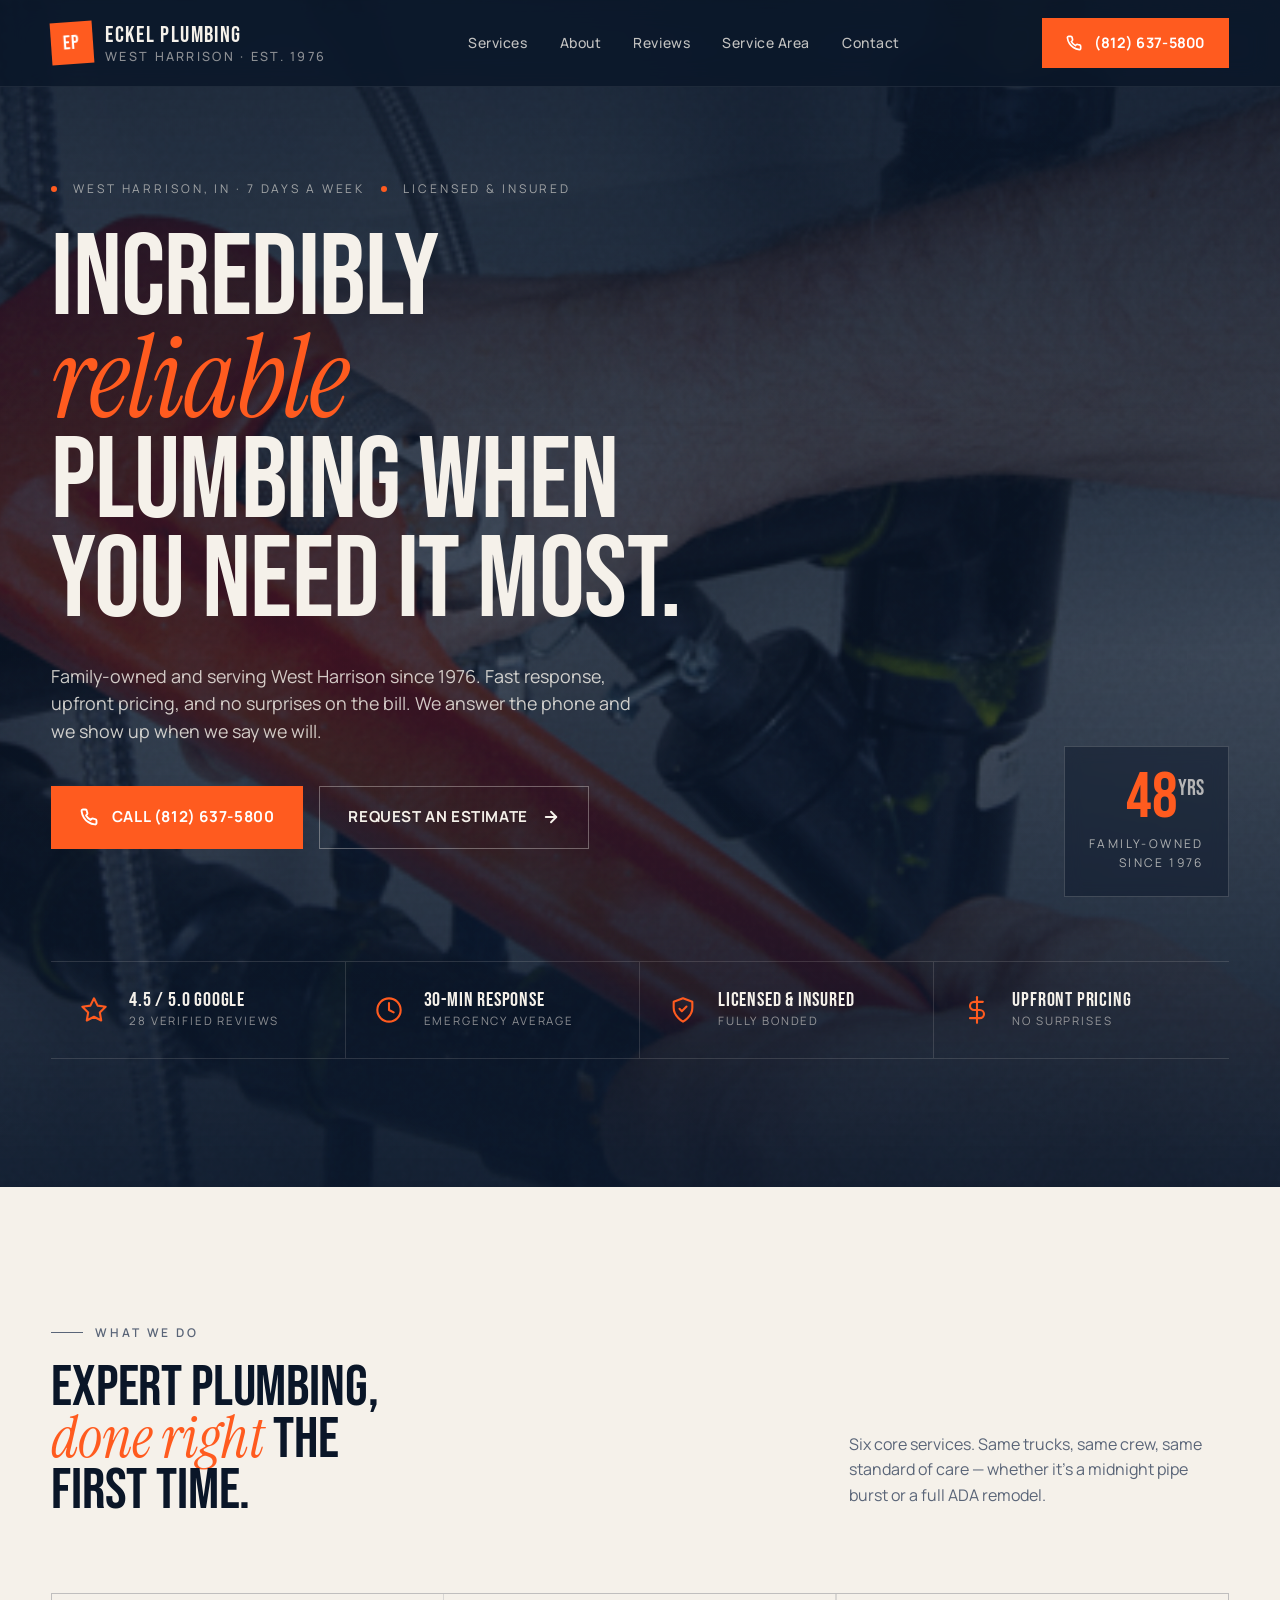
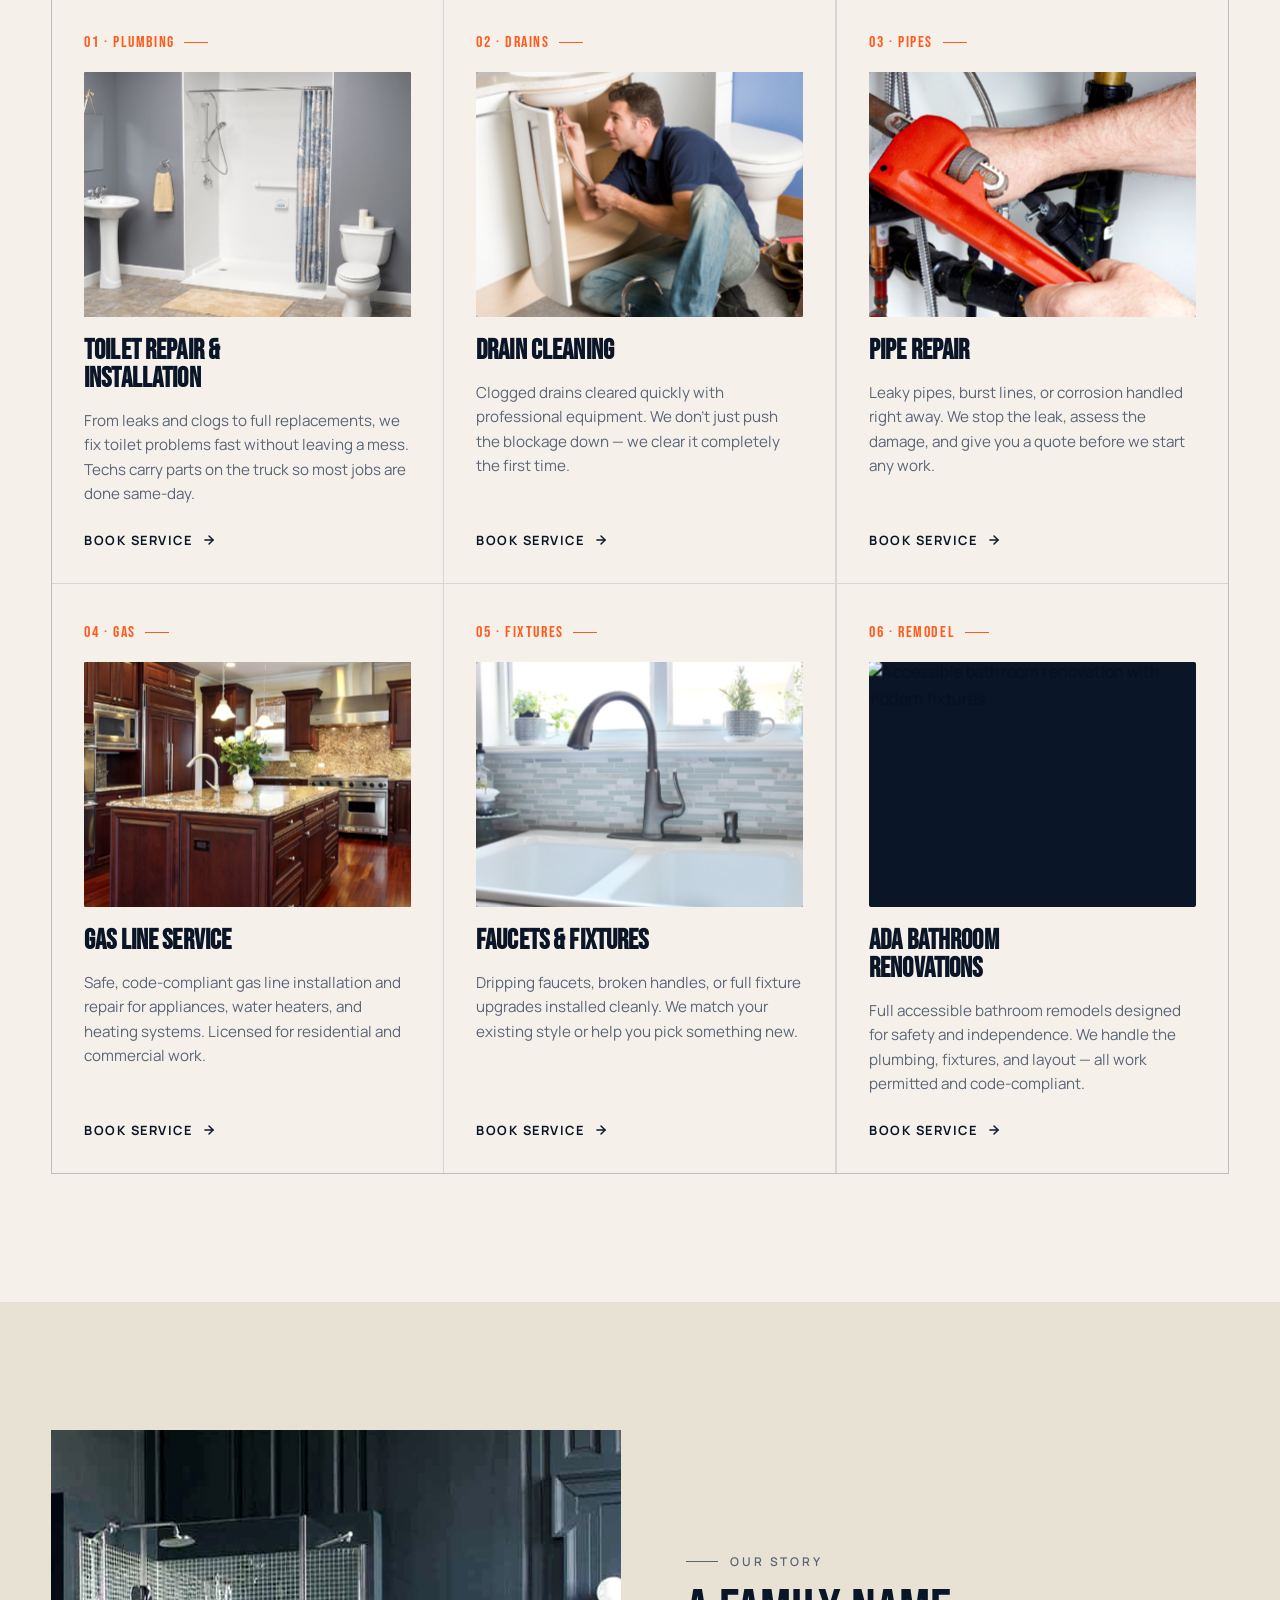
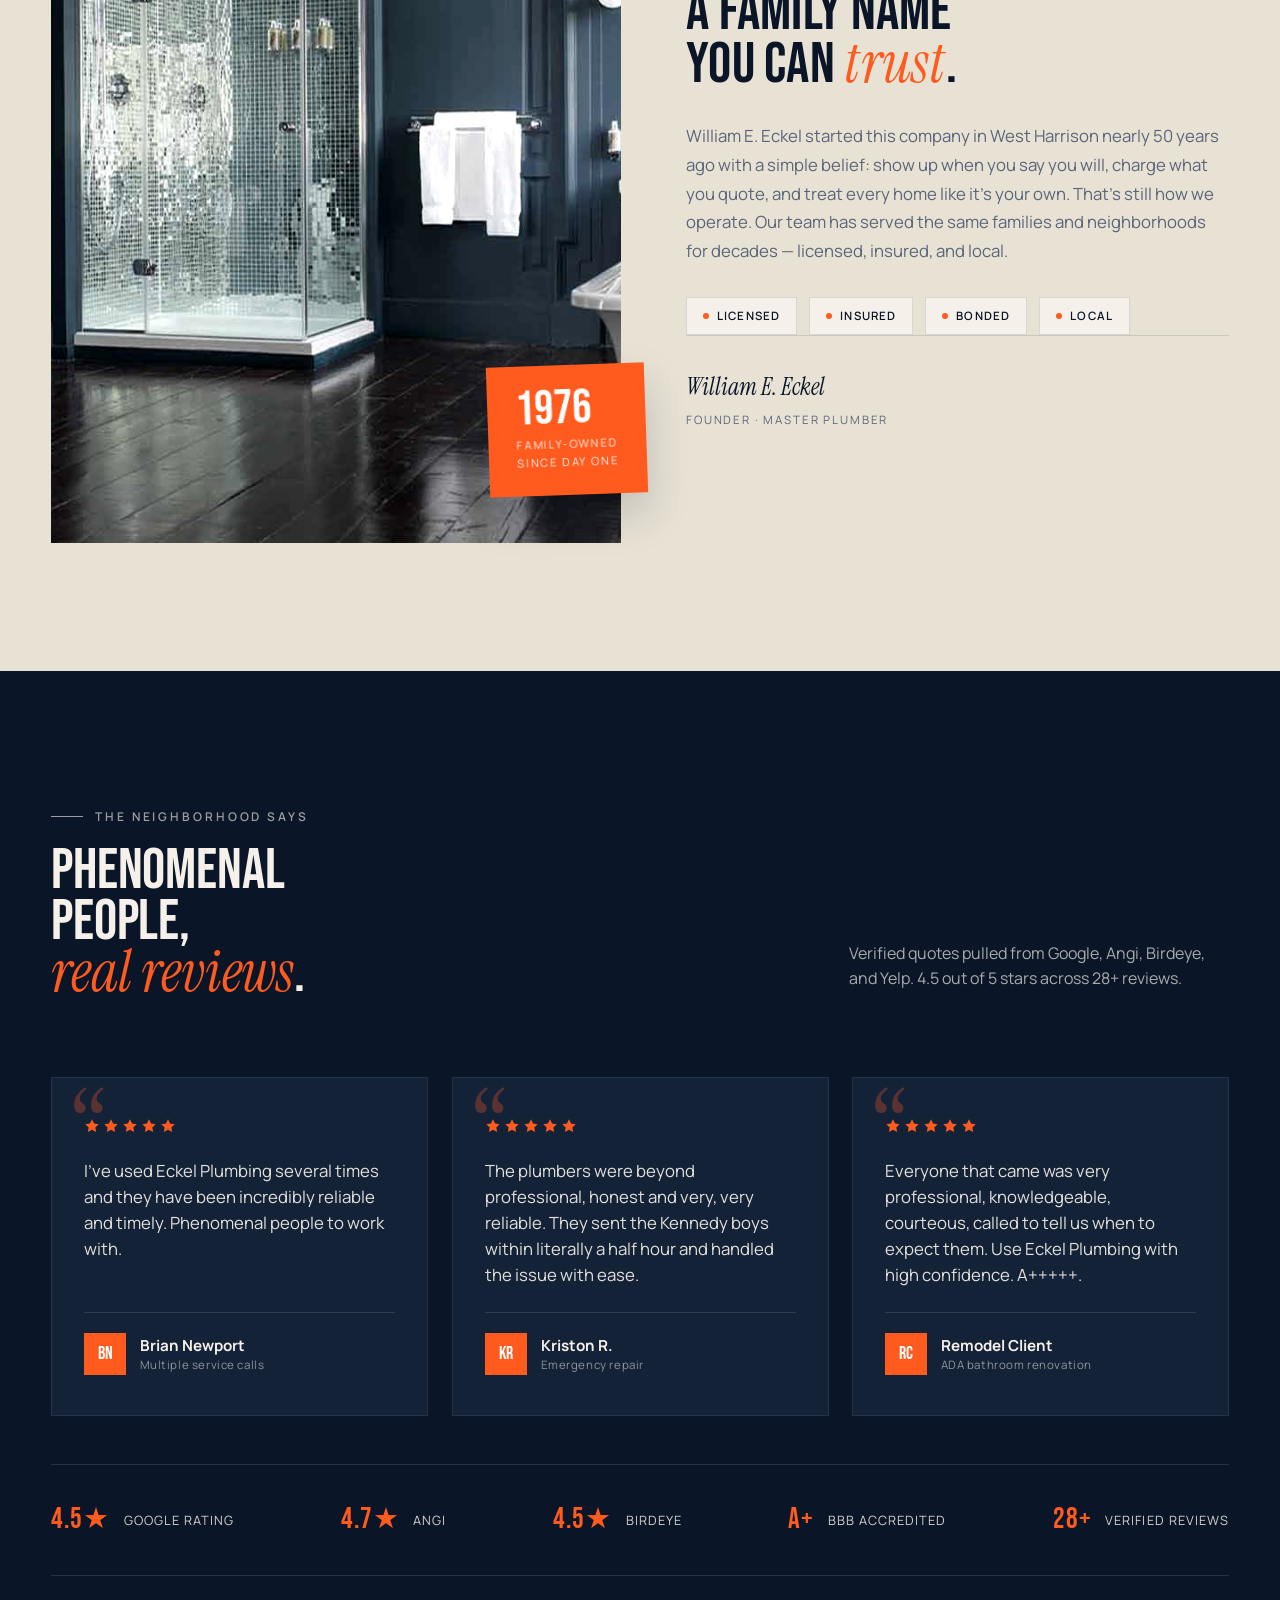
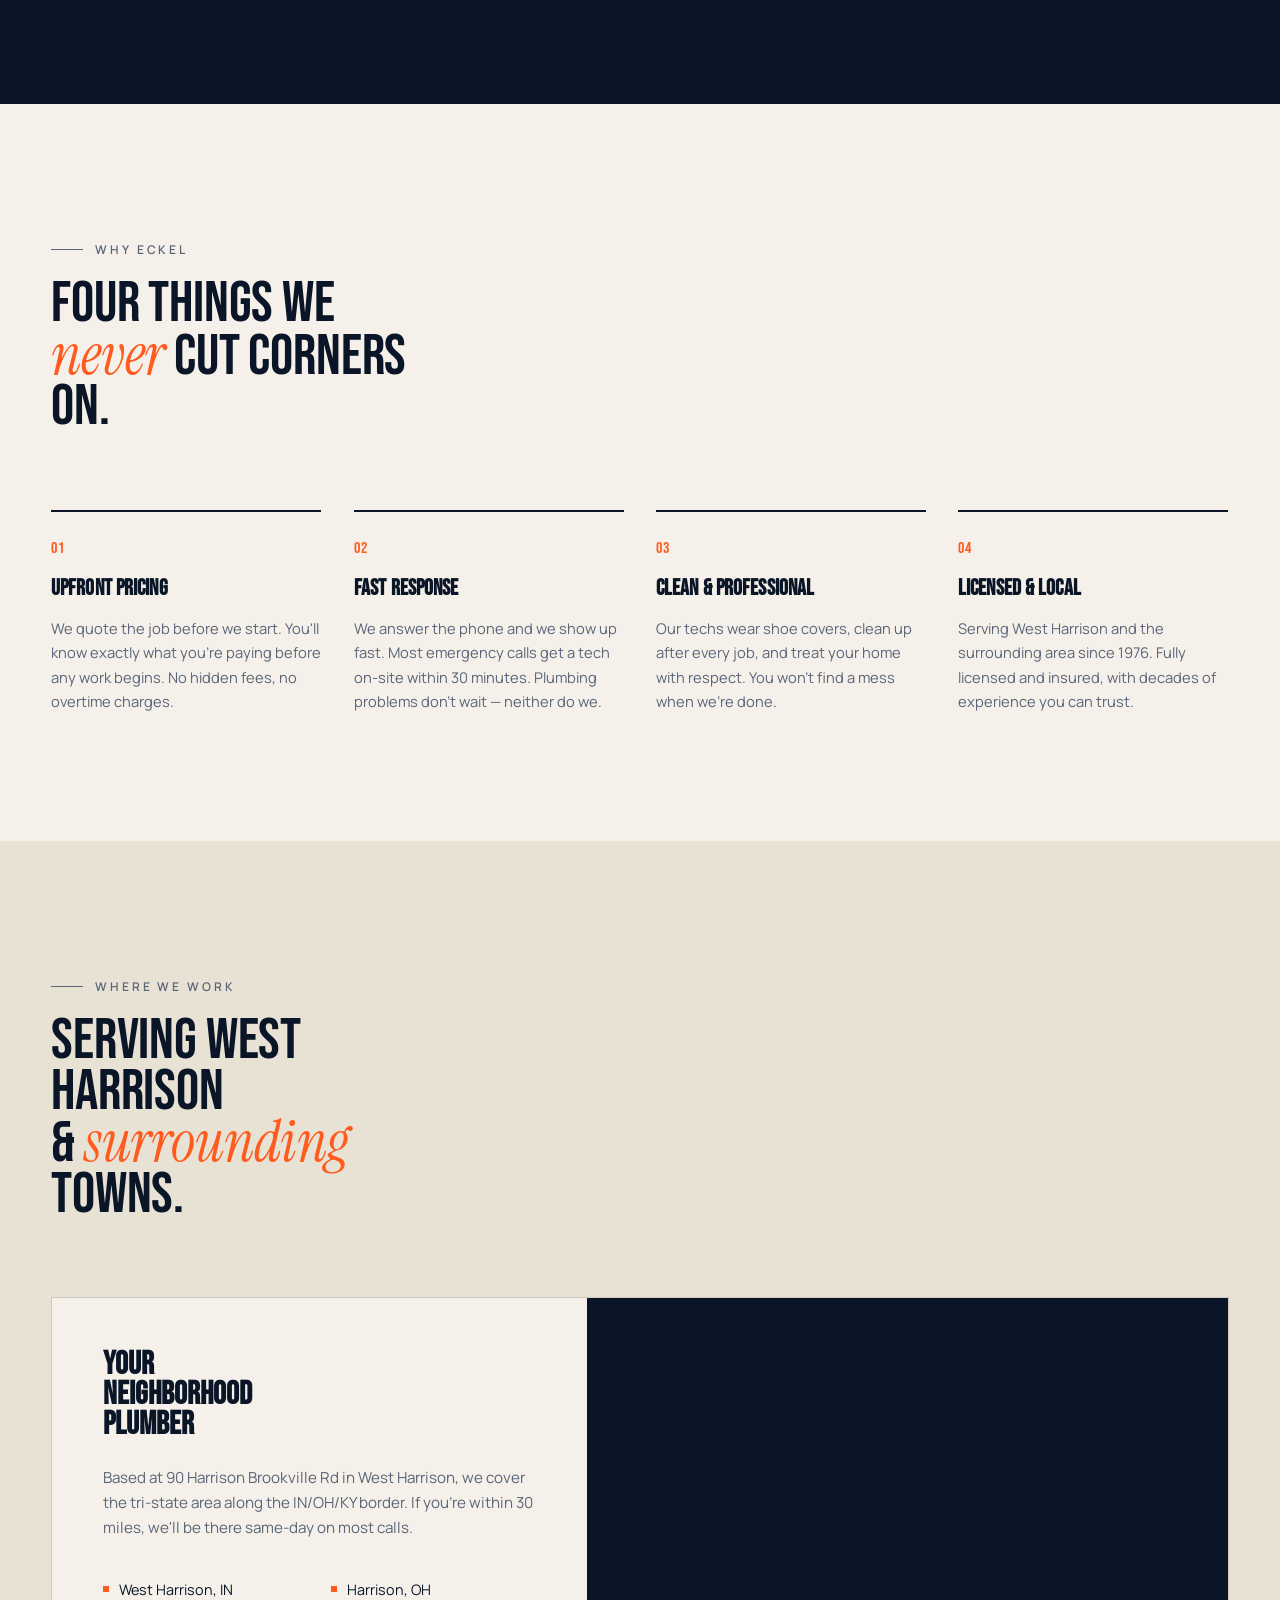
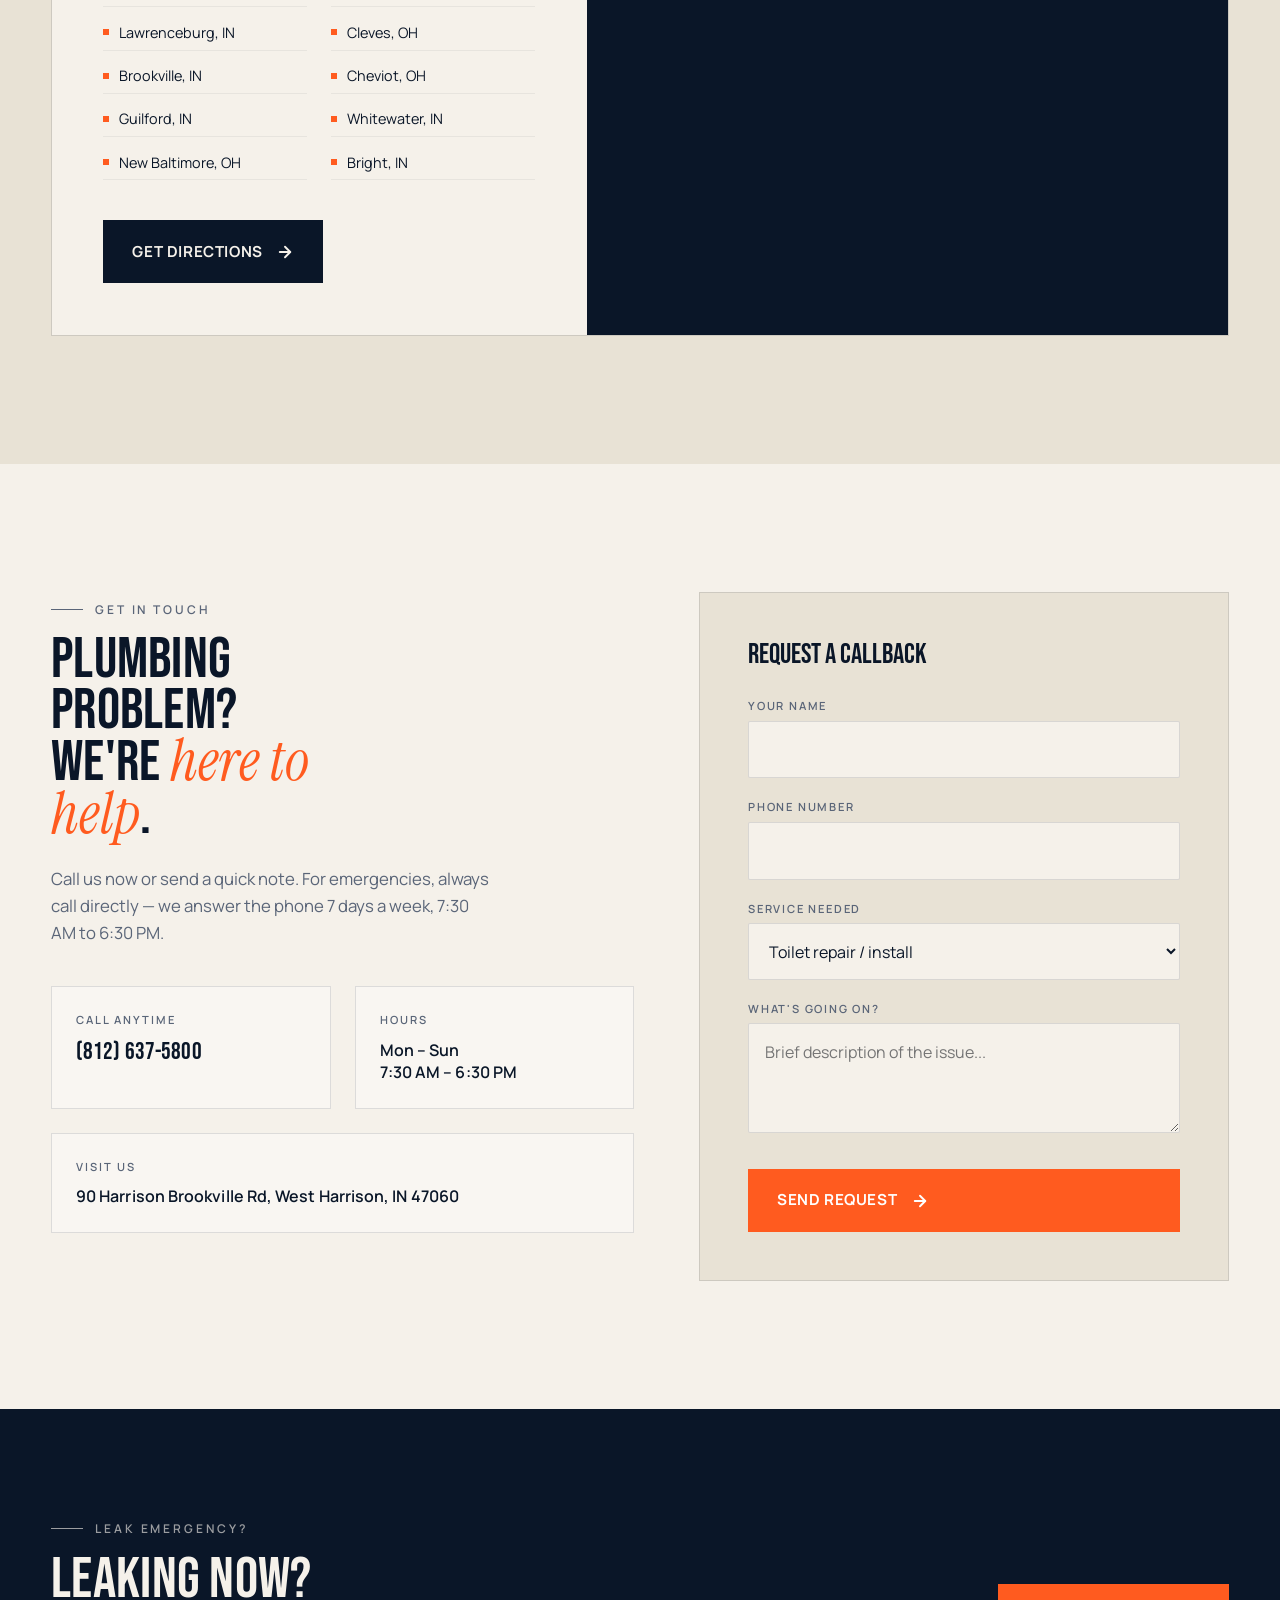
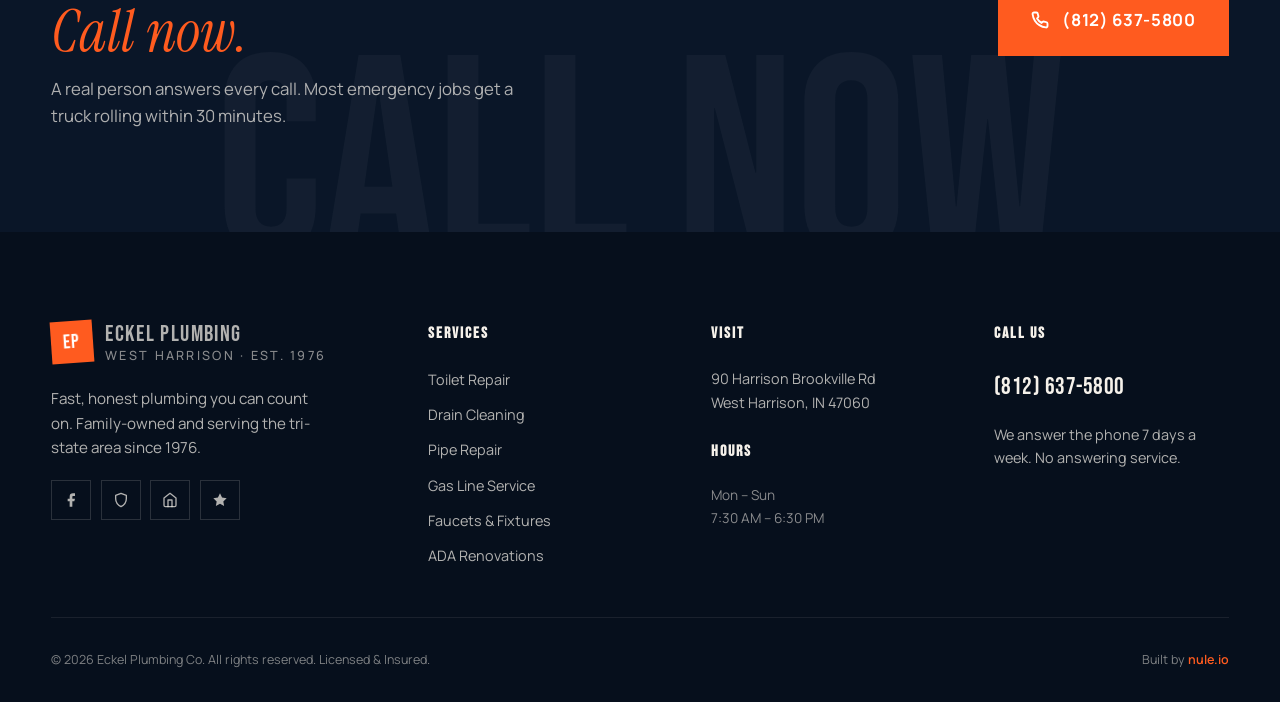
==== commit ac93ddda: "Fix footer logo: match header EP text box" ====
--- a/index.html
+++ b/index.html
@@ -6,14 +6,26 @@
 <title>Eckel Plumbing Co | Fast, Reliable Service in West Harrison, IN Since 1976</title>
 <meta name="description" content="Trusted plumbing in West Harrison, IN. Same-day service, upfront pricing, 30-minute response times. Licensed & insured. Call (812) 637-5800 today." />
 <meta name="theme-color" content="#0A1628" />
-<link rel="canonical" href="https://eckelplumbing.com/" />
+<link rel="icon" type="image/jpeg" href="assets/scraped/site-06.jpg" />
+<link rel="apple-touch-icon" href="assets/scraped/site-06.jpg" />
+<link rel="shortcut icon" href="assets/scraped/site-06.jpg" />
+<link rel="canonical" href="https://eckel-plumbing.nule.io/" />
 
 <meta property="og:type" content="website" />
+<meta property="og:site_name" content="Eckel Plumbing Co" />
 <meta property="og:title" content="Eckel Plumbing Co | Fast, Reliable Service in West Harrison, IN" />
-<meta property="og:description" content="Trusted plumbing in West Harrison, IN. Same-day service, upfront pricing, 30-minute response times. Licensed & insured." />
-<meta property="og:url" content="https://eckelplumbing.com/" />
-<meta property="og:image" content="assets/hero-bg.png" />
+<meta property="og:description" content="Trusted plumbing in West Harrison, IN. Same-day service, upfront pricing, 30-minute response times. Licensed & insured. Call (812) 637-5800." />
+<meta property="og:url" content="https://eckel-plumbing.nule.io/" />
+<meta property="og:image" content="https://eckel-plumbing.nule.io/assets/hero-bg.png" />
+<meta property="og:image:secure_url" content="https://eckel-plumbing.nule.io/assets/hero-bg.png" />
+<meta property="og:image:type" content="image/png" />
+<meta property="og:image:width" content="940" />
+<meta property="og:image:height" content="360" />
+<meta property="og:image:alt" content="Eckel Plumbing tools and professional equipment" />
 <meta name="twitter:card" content="summary_large_image" />
+<meta name="twitter:title" content="Eckel Plumbing Co | Fast, Reliable Service in West Harrison, IN" />
+<meta name="twitter:description" content="Trusted plumbing in West Harrison, IN. Same-day service, upfront pricing, 30-minute response times. Licensed & insured." />
+<meta name="twitter:image" content="https://eckel-plumbing.nule.io/assets/hero-bg.png" />
 
 <link rel="preconnect" href="https://fonts.googleapis.com" />
 <link rel="preconnect" href="https://fonts.gstatic.com" crossorigin />
@@ -735,7 +747,7 @@
     <div class="footer-grid">
       <div class="footer-brand">
         <a href="#top" class="logo">
-          <span class="logo-mark"><img src="assets/logo-mark.png" alt="Eckel Plumbing EP monogram" /></span>
+          <span class="logo-mark">EP</span>
           <span class="logo-text">
             <span class="main">Eckel Plumbing</span>
             <span class="sub">West Harrison · Est. 1976</span>
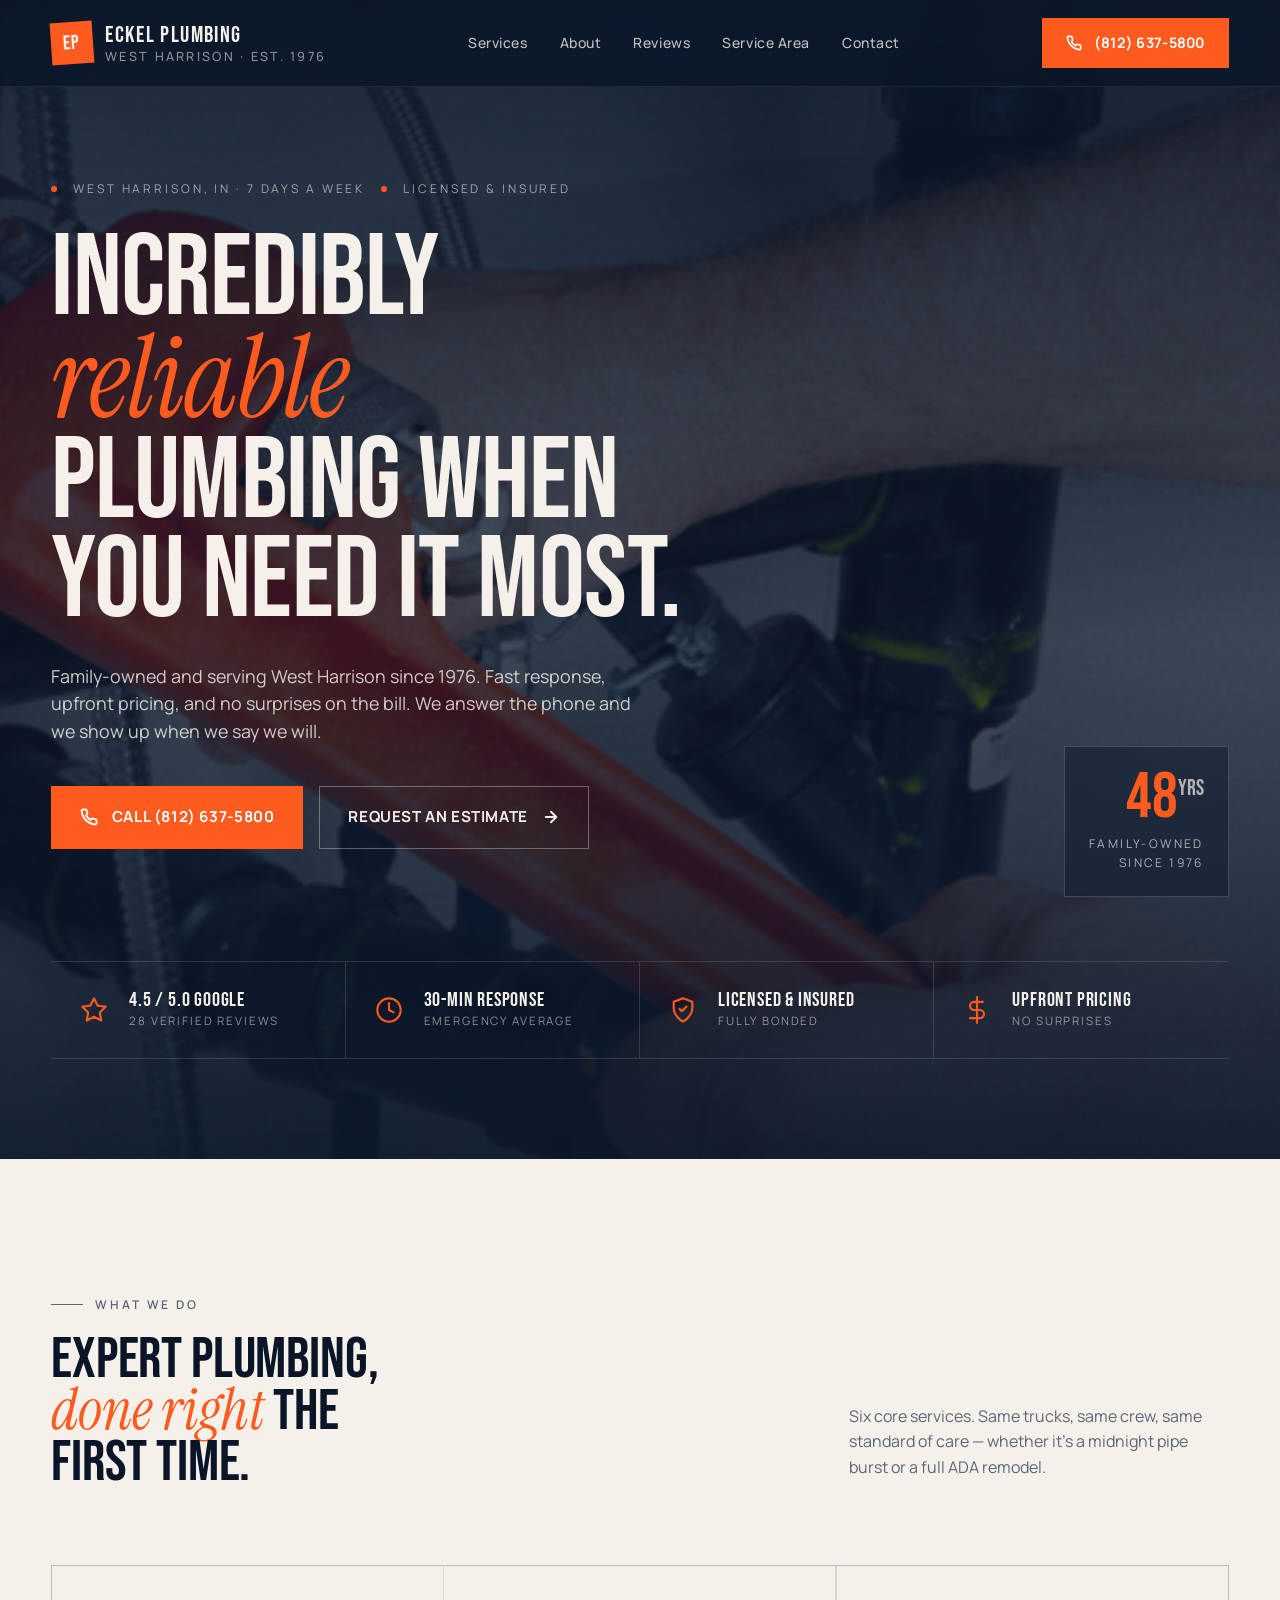
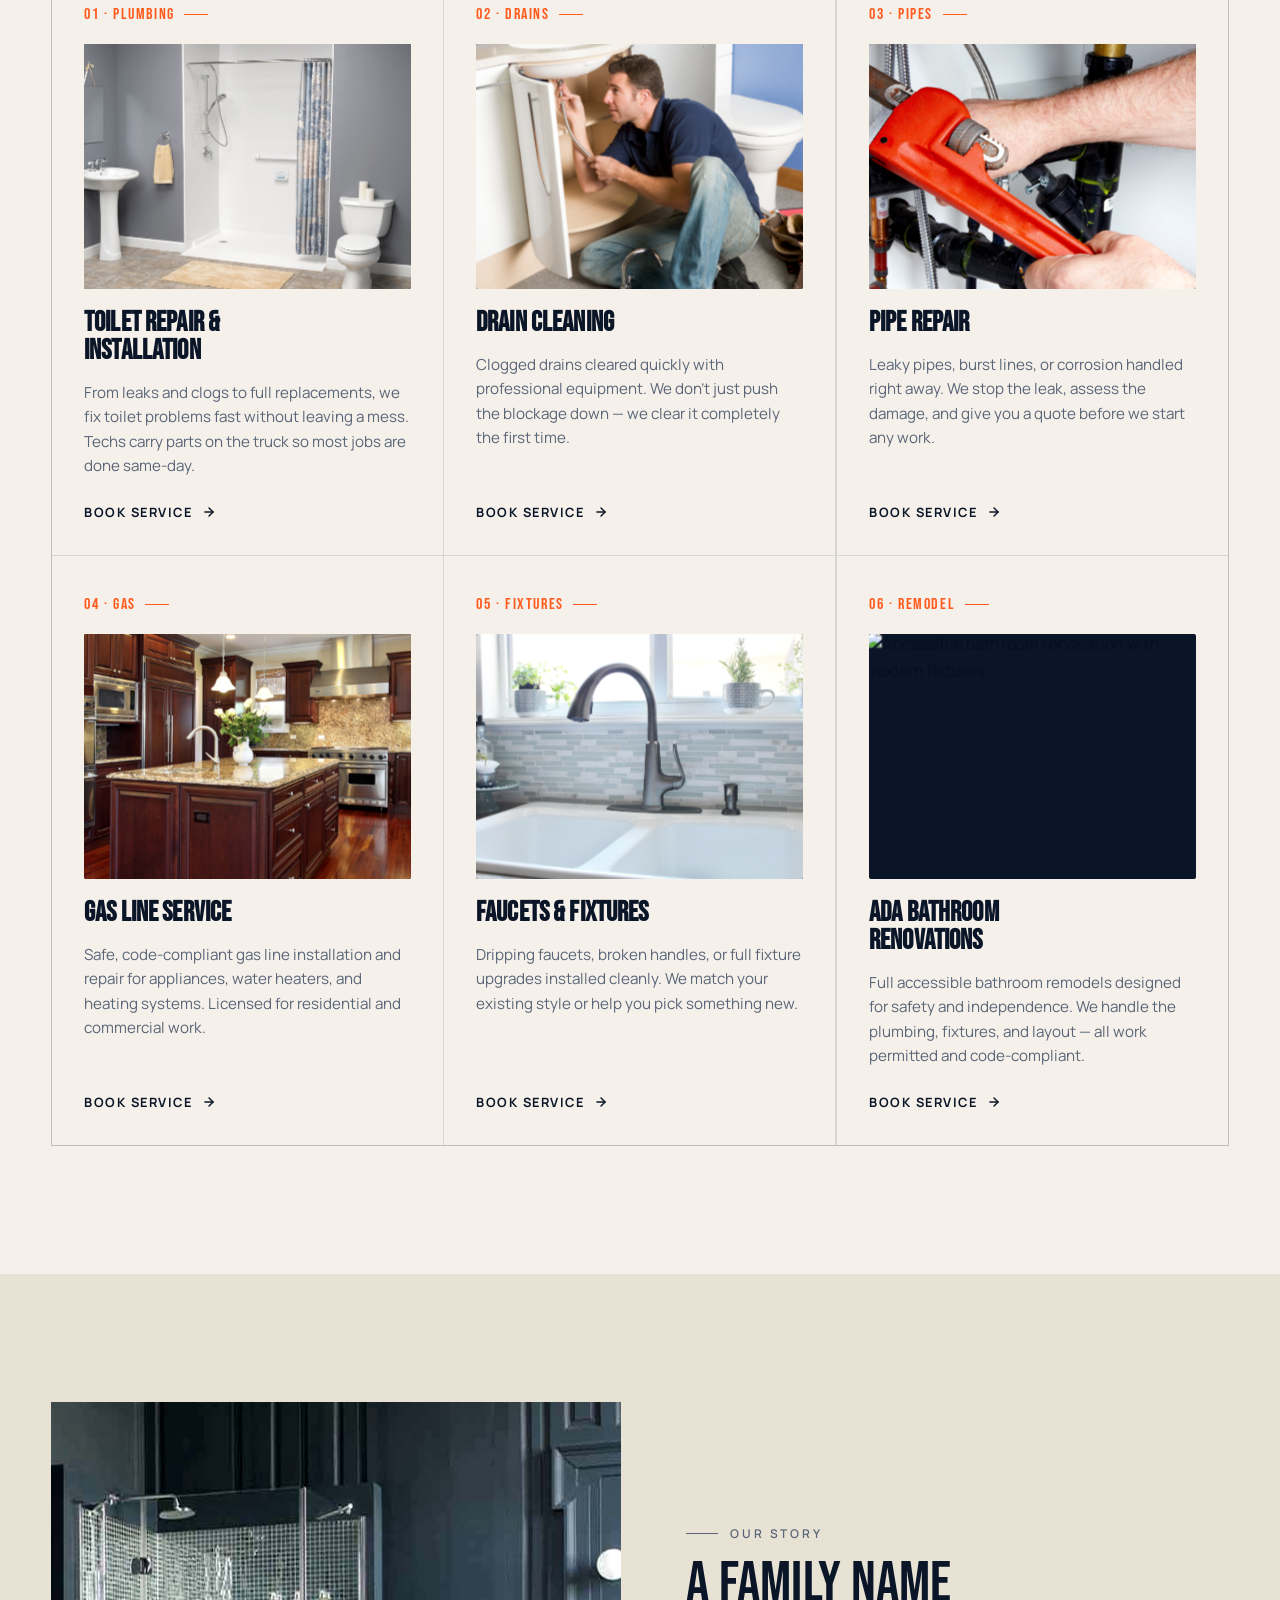
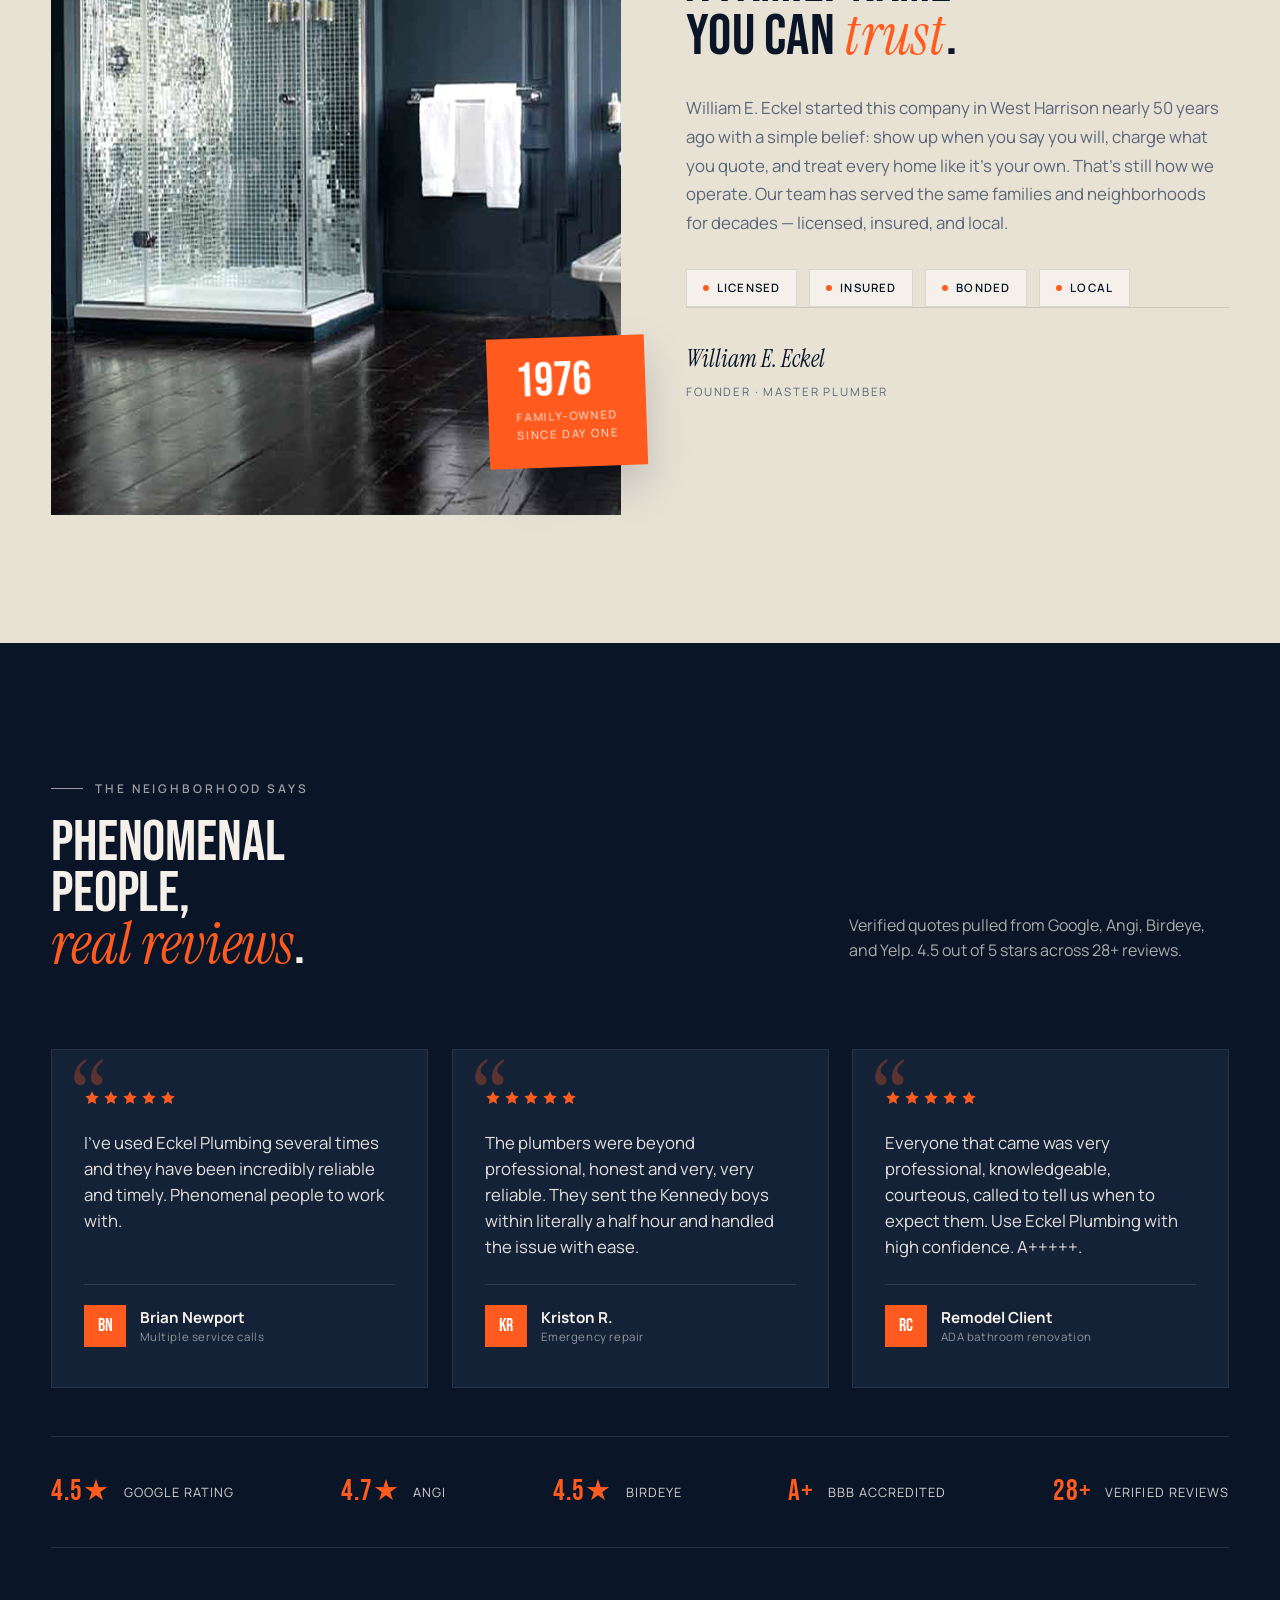
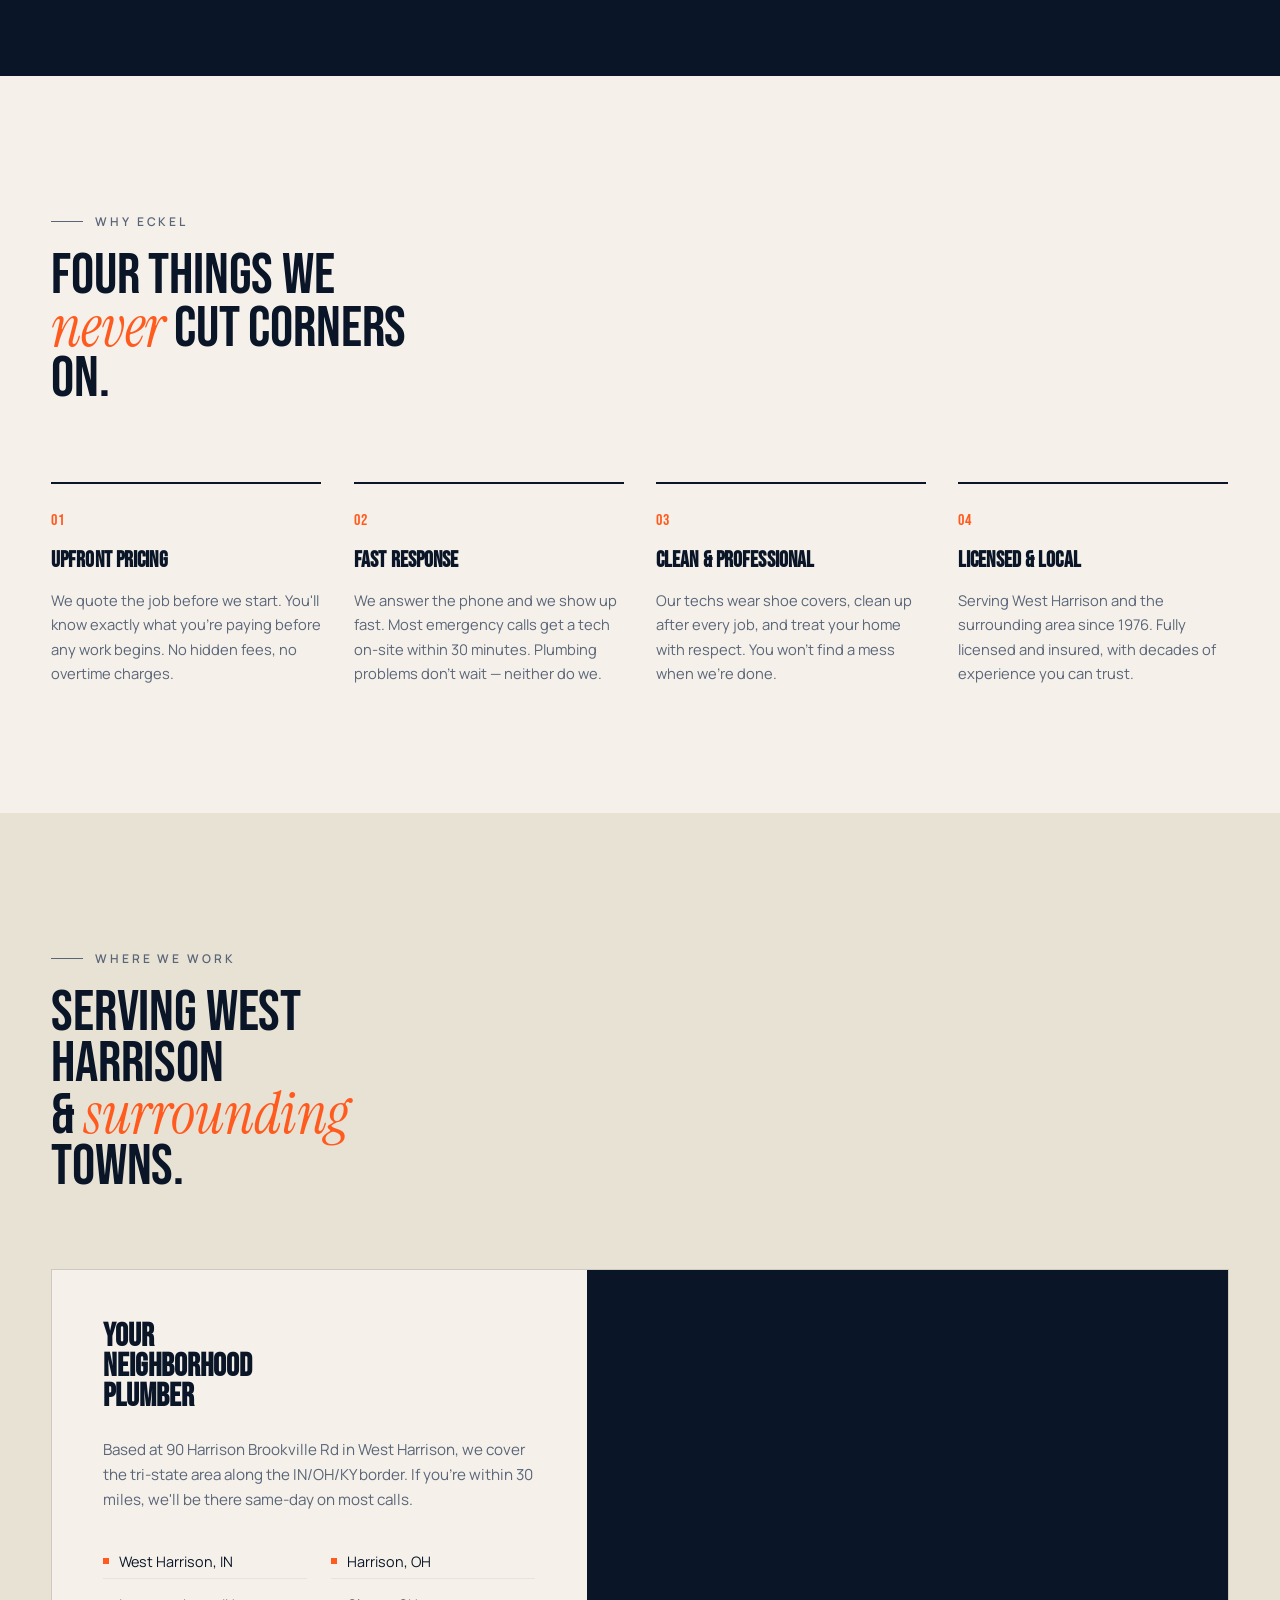
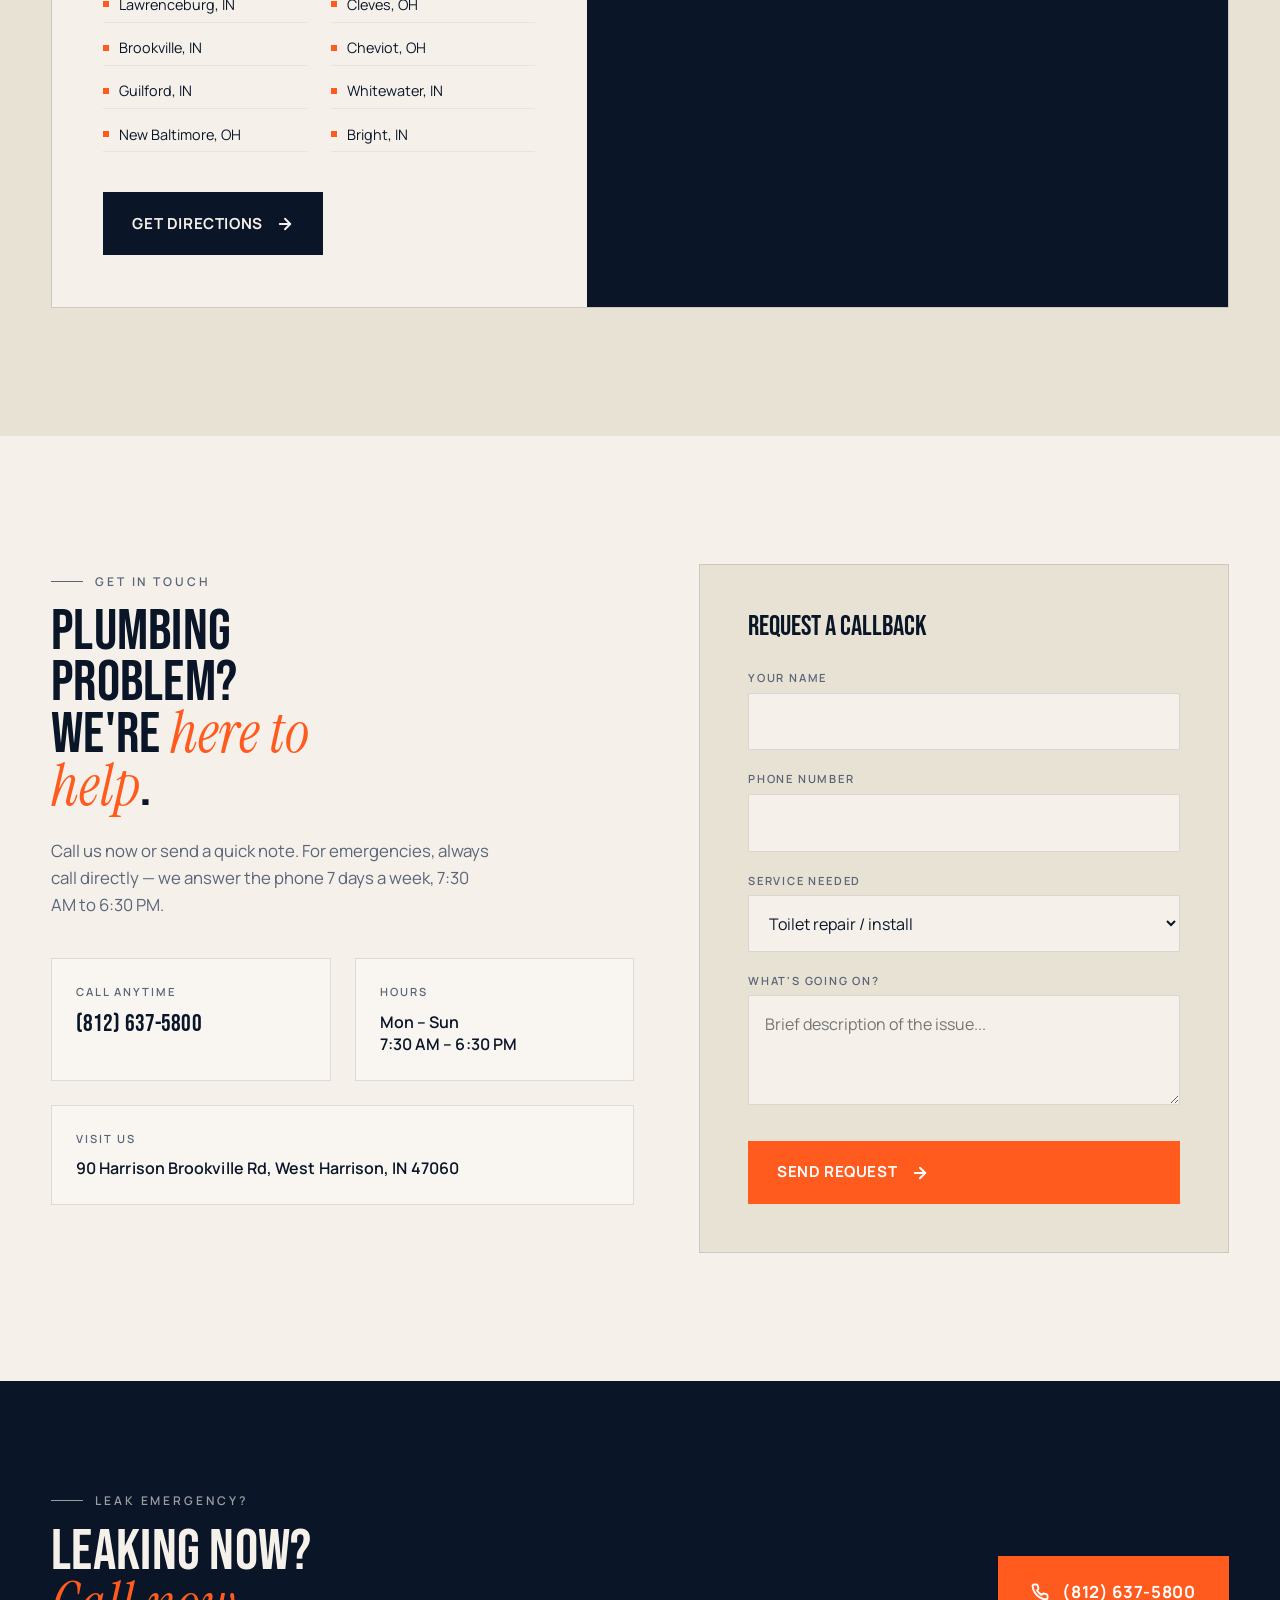
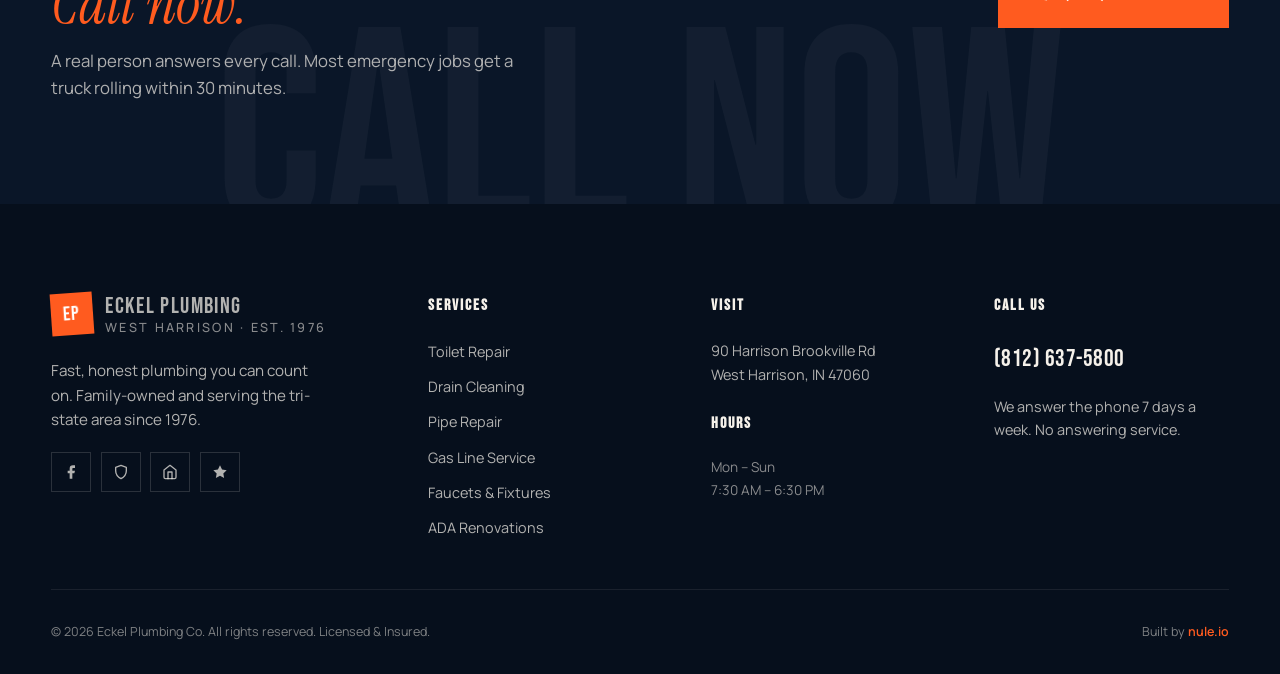
==== commit a1f27f27: "Hero full viewport height (100vh)" ====
--- a/index.html
+++ b/index.html
@@ -148,7 +148,7 @@
 }
 
 /* HERO */
-.hero { position: relative; background: var(--navy); color: var(--cream); padding-top: clamp(120px, 14vw, 180px); padding-bottom: clamp(80px, 10vw, 140px); overflow: hidden; isolation: isolate; }
+.hero { position: relative; background: var(--navy); color: var(--cream); padding-top: clamp(120px, 14vw, 180px); padding-bottom: clamp(60px, 8vw, 100px); min-height: 100vh; display: flex; align-items: center; overflow: hidden; isolation: isolate; }
 .hero::before {
   content: ''; position: absolute; inset: 0;
   background-image:
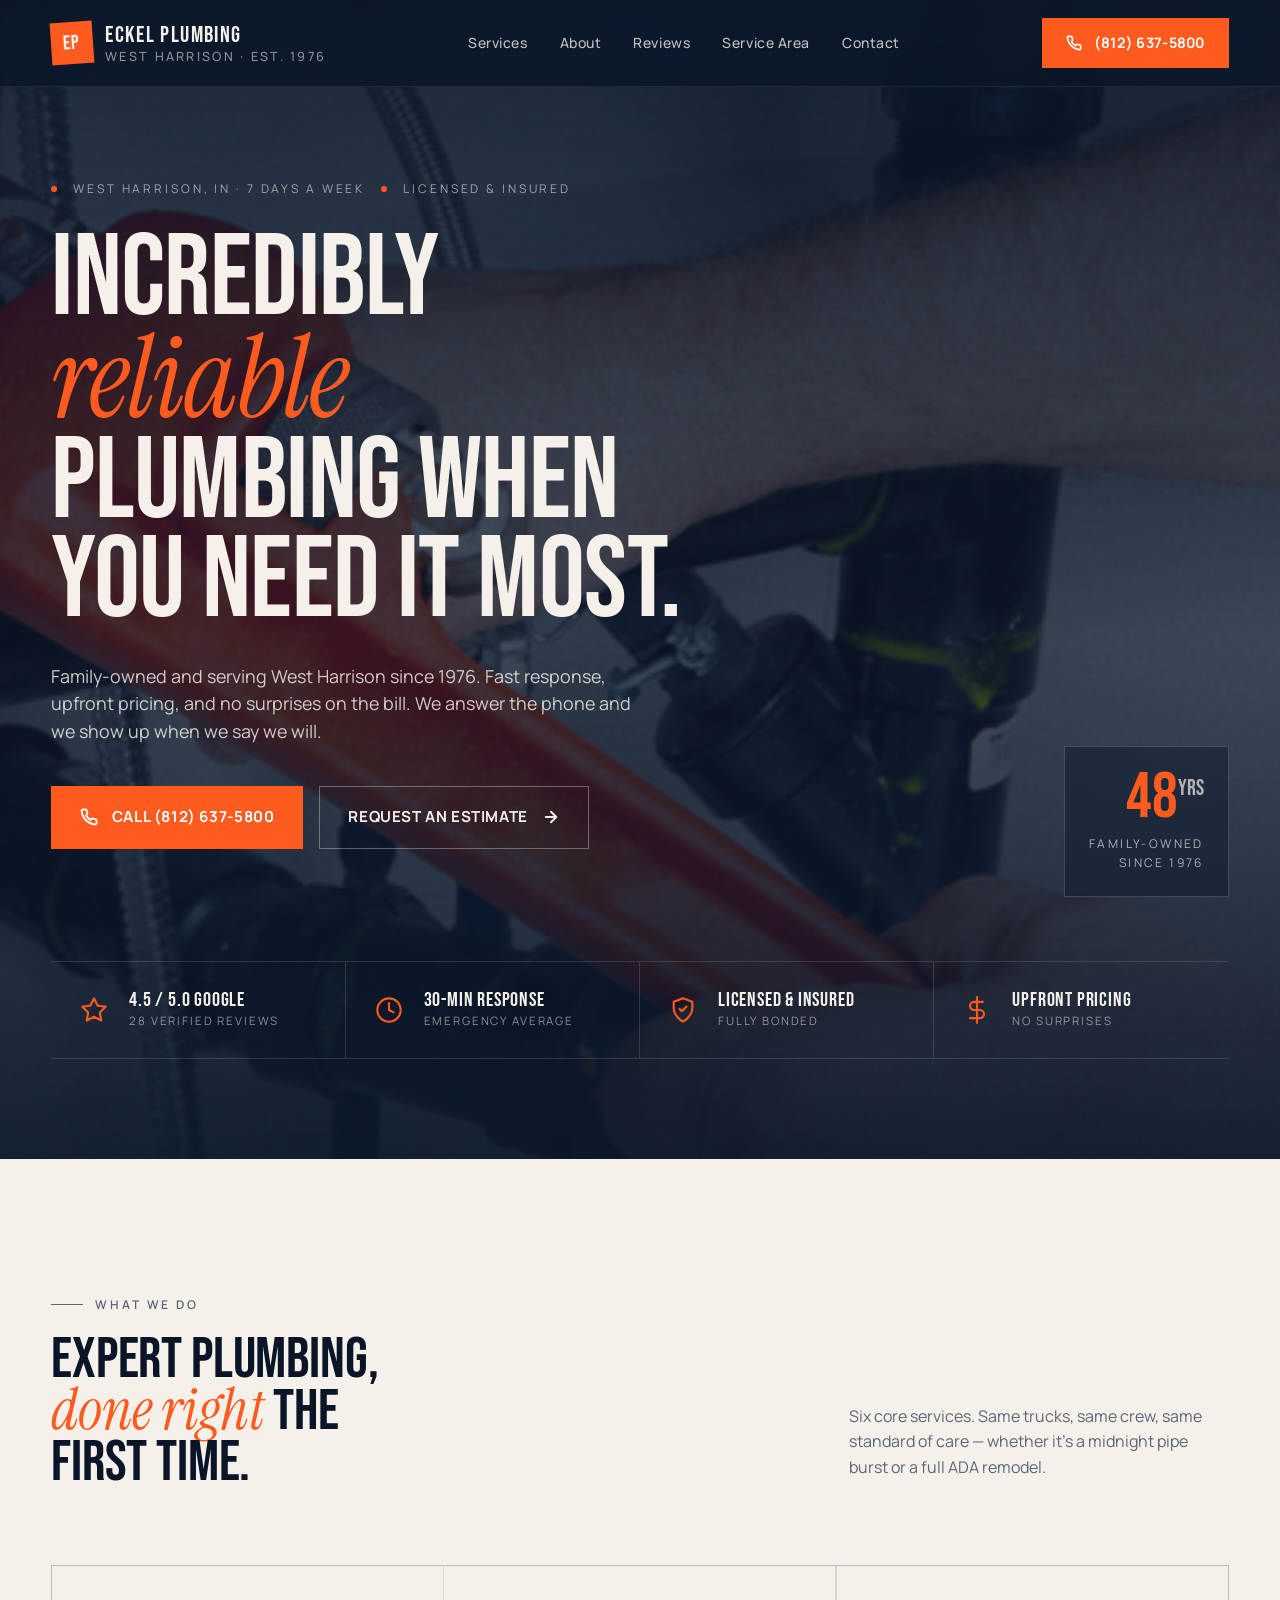
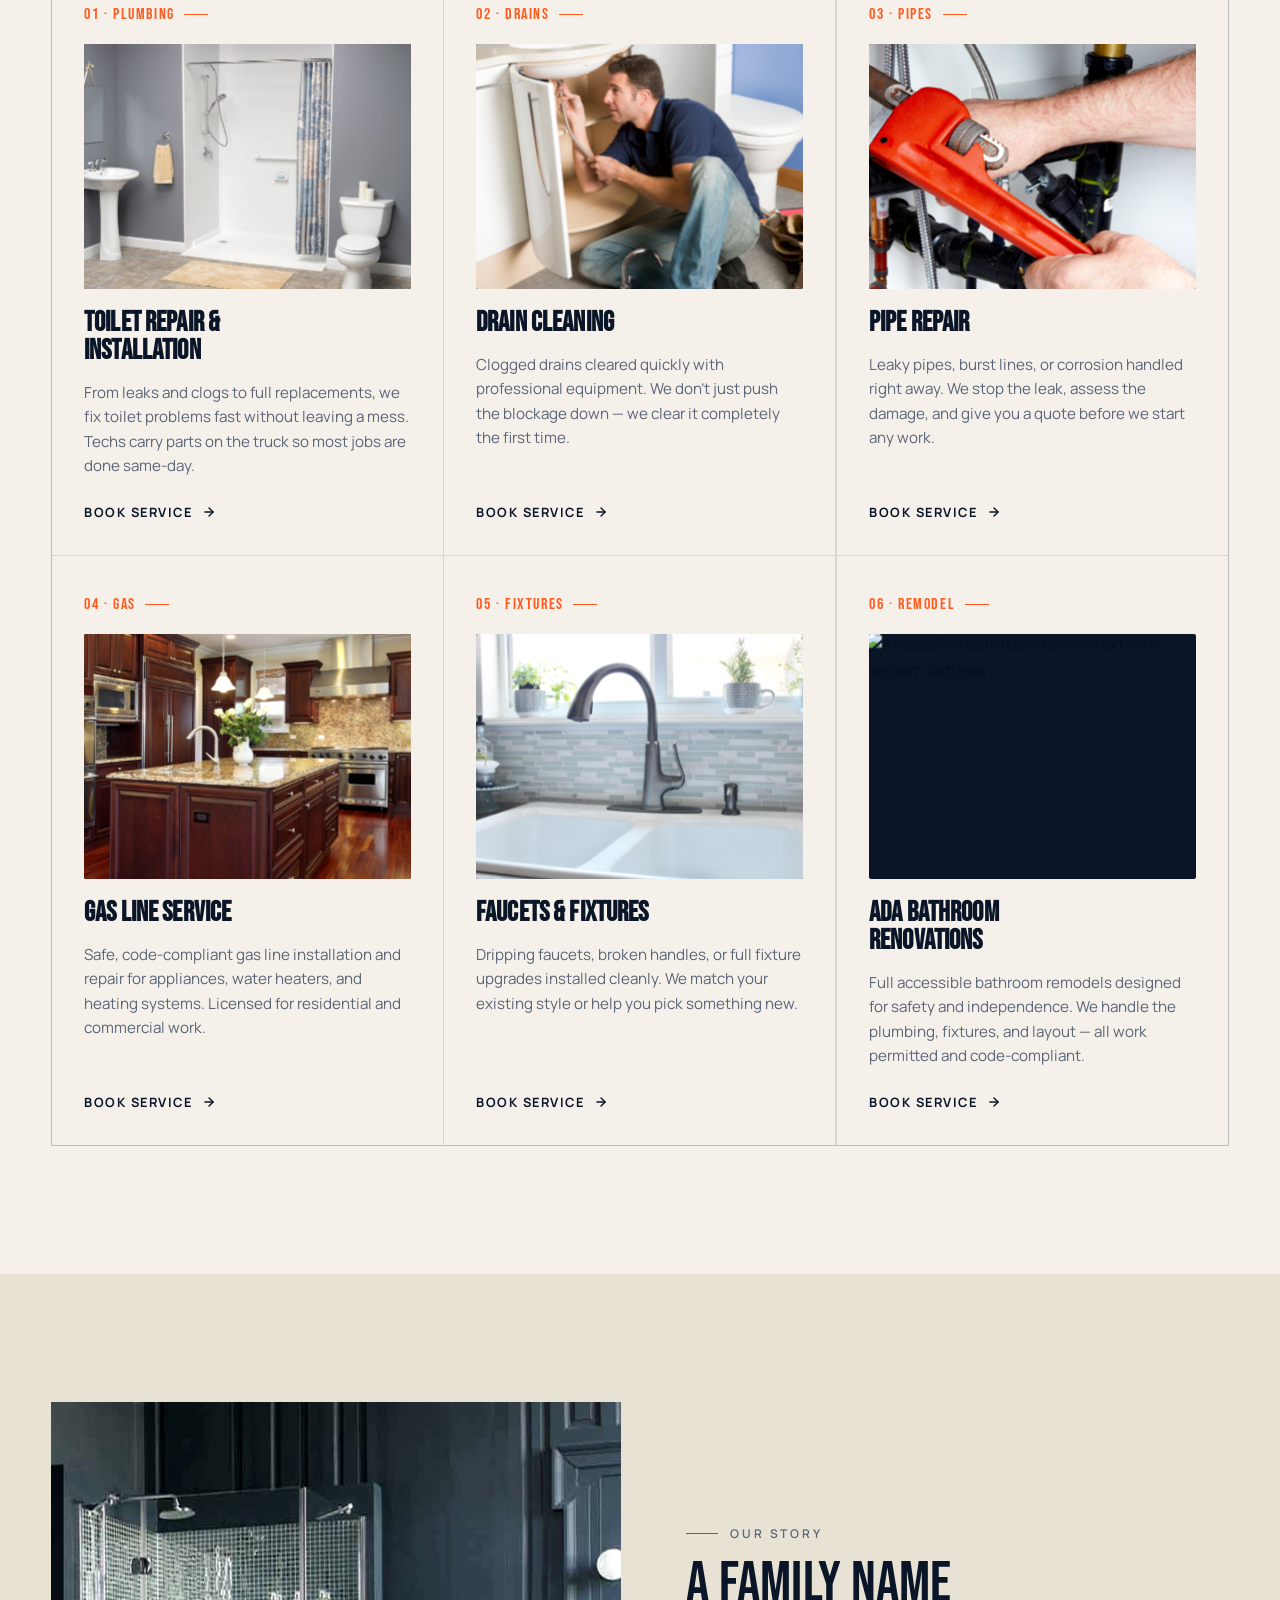
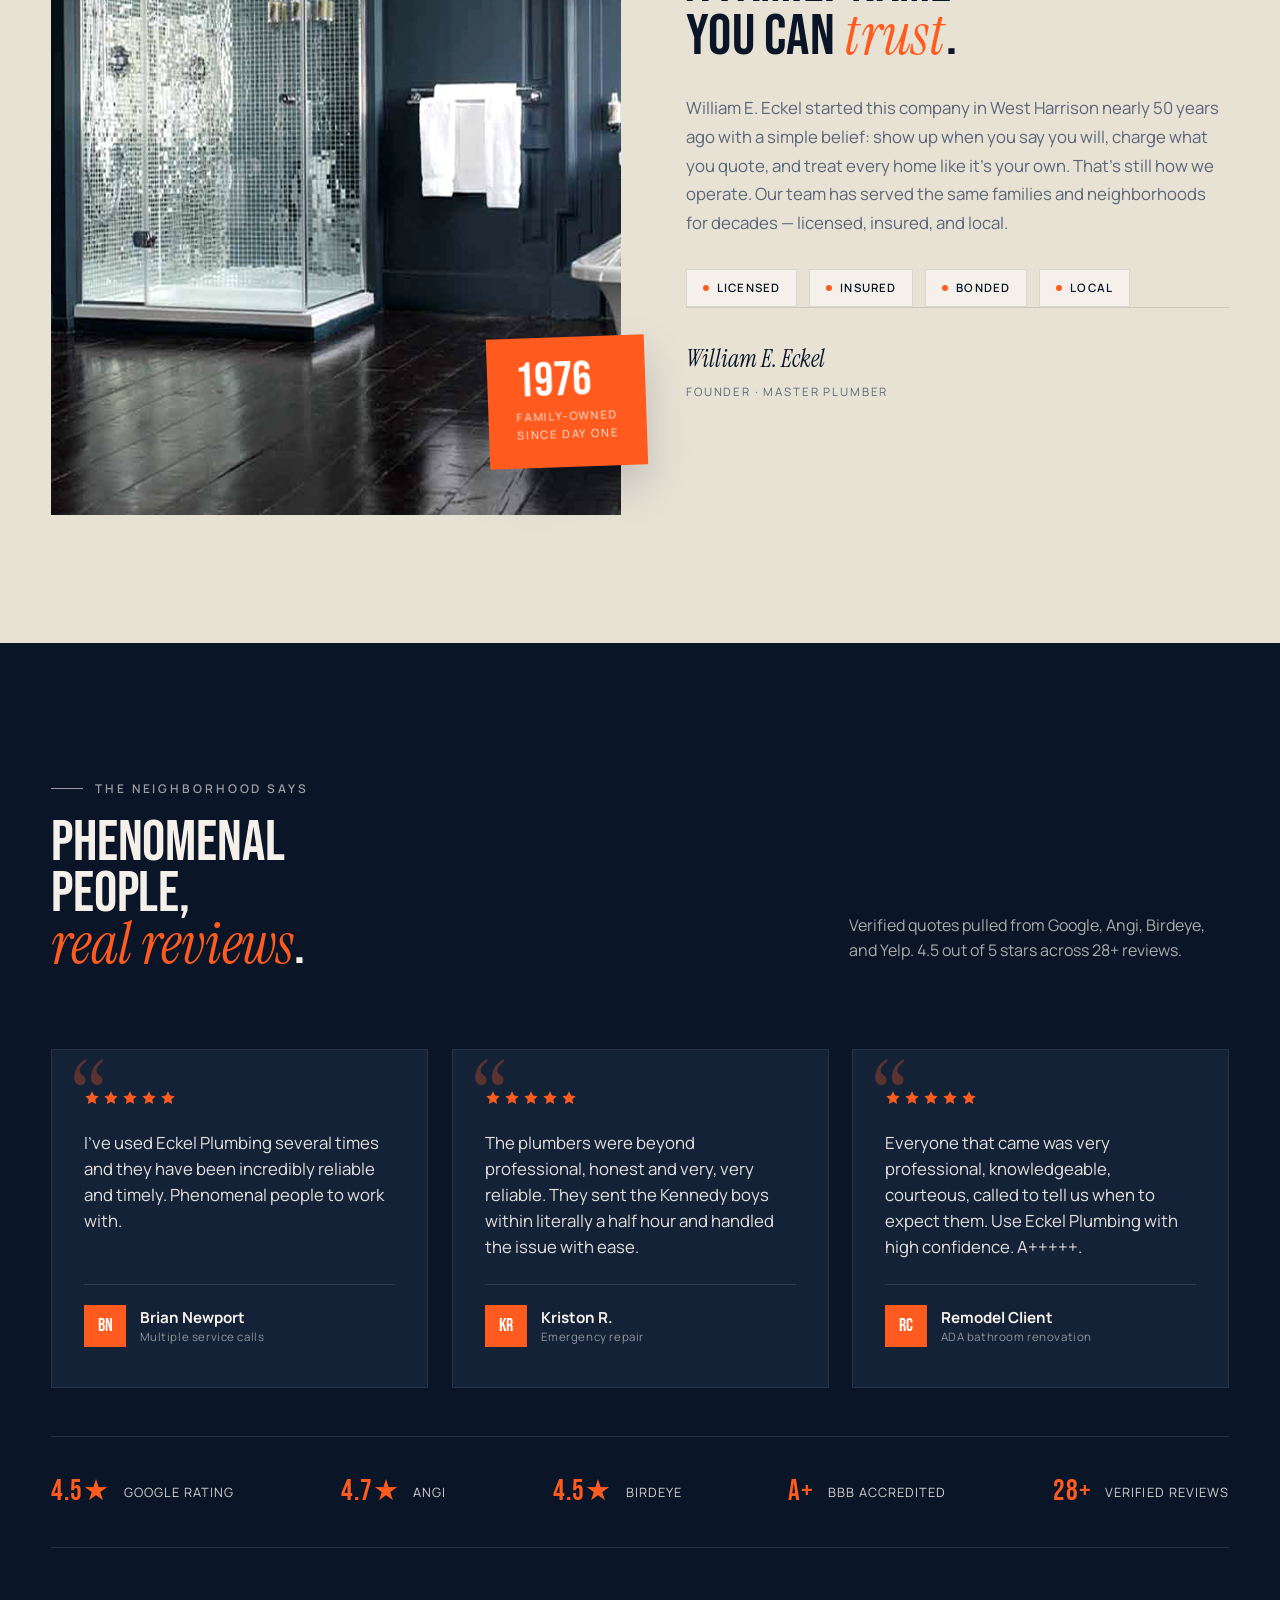
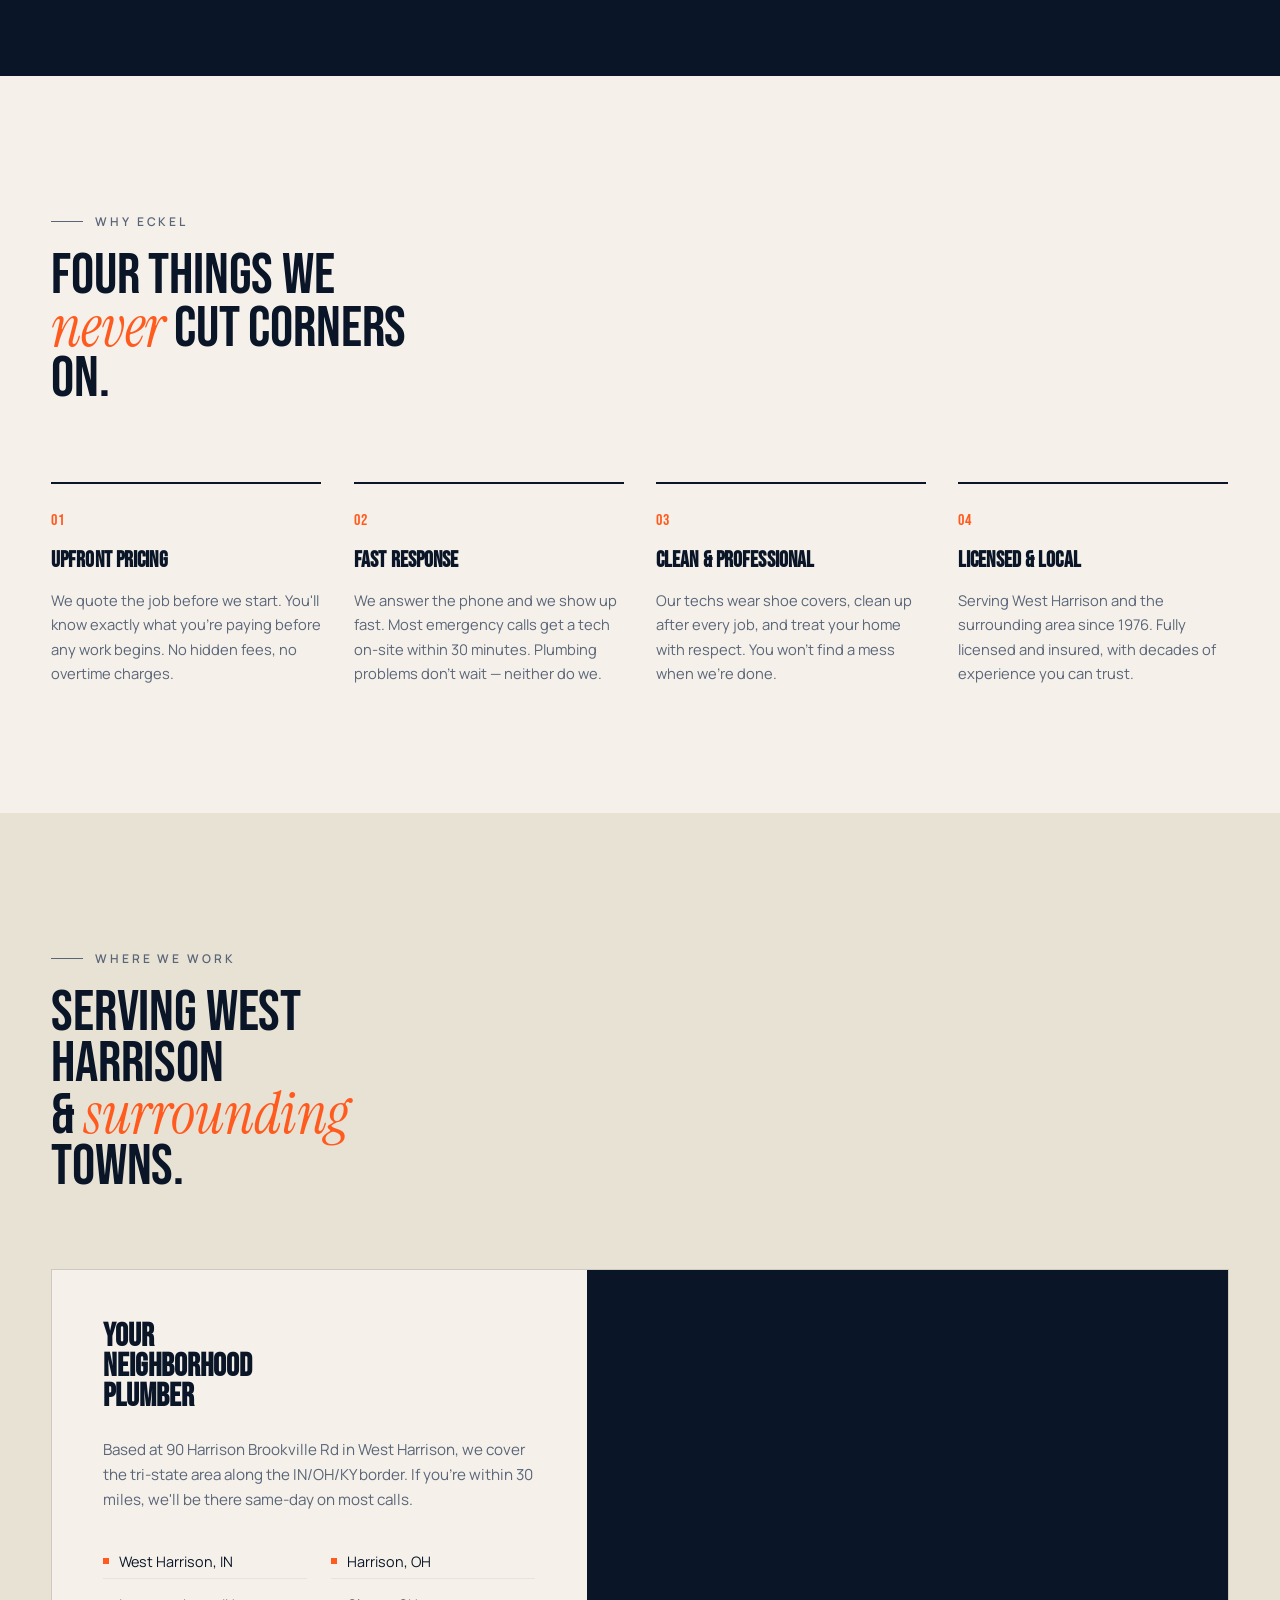
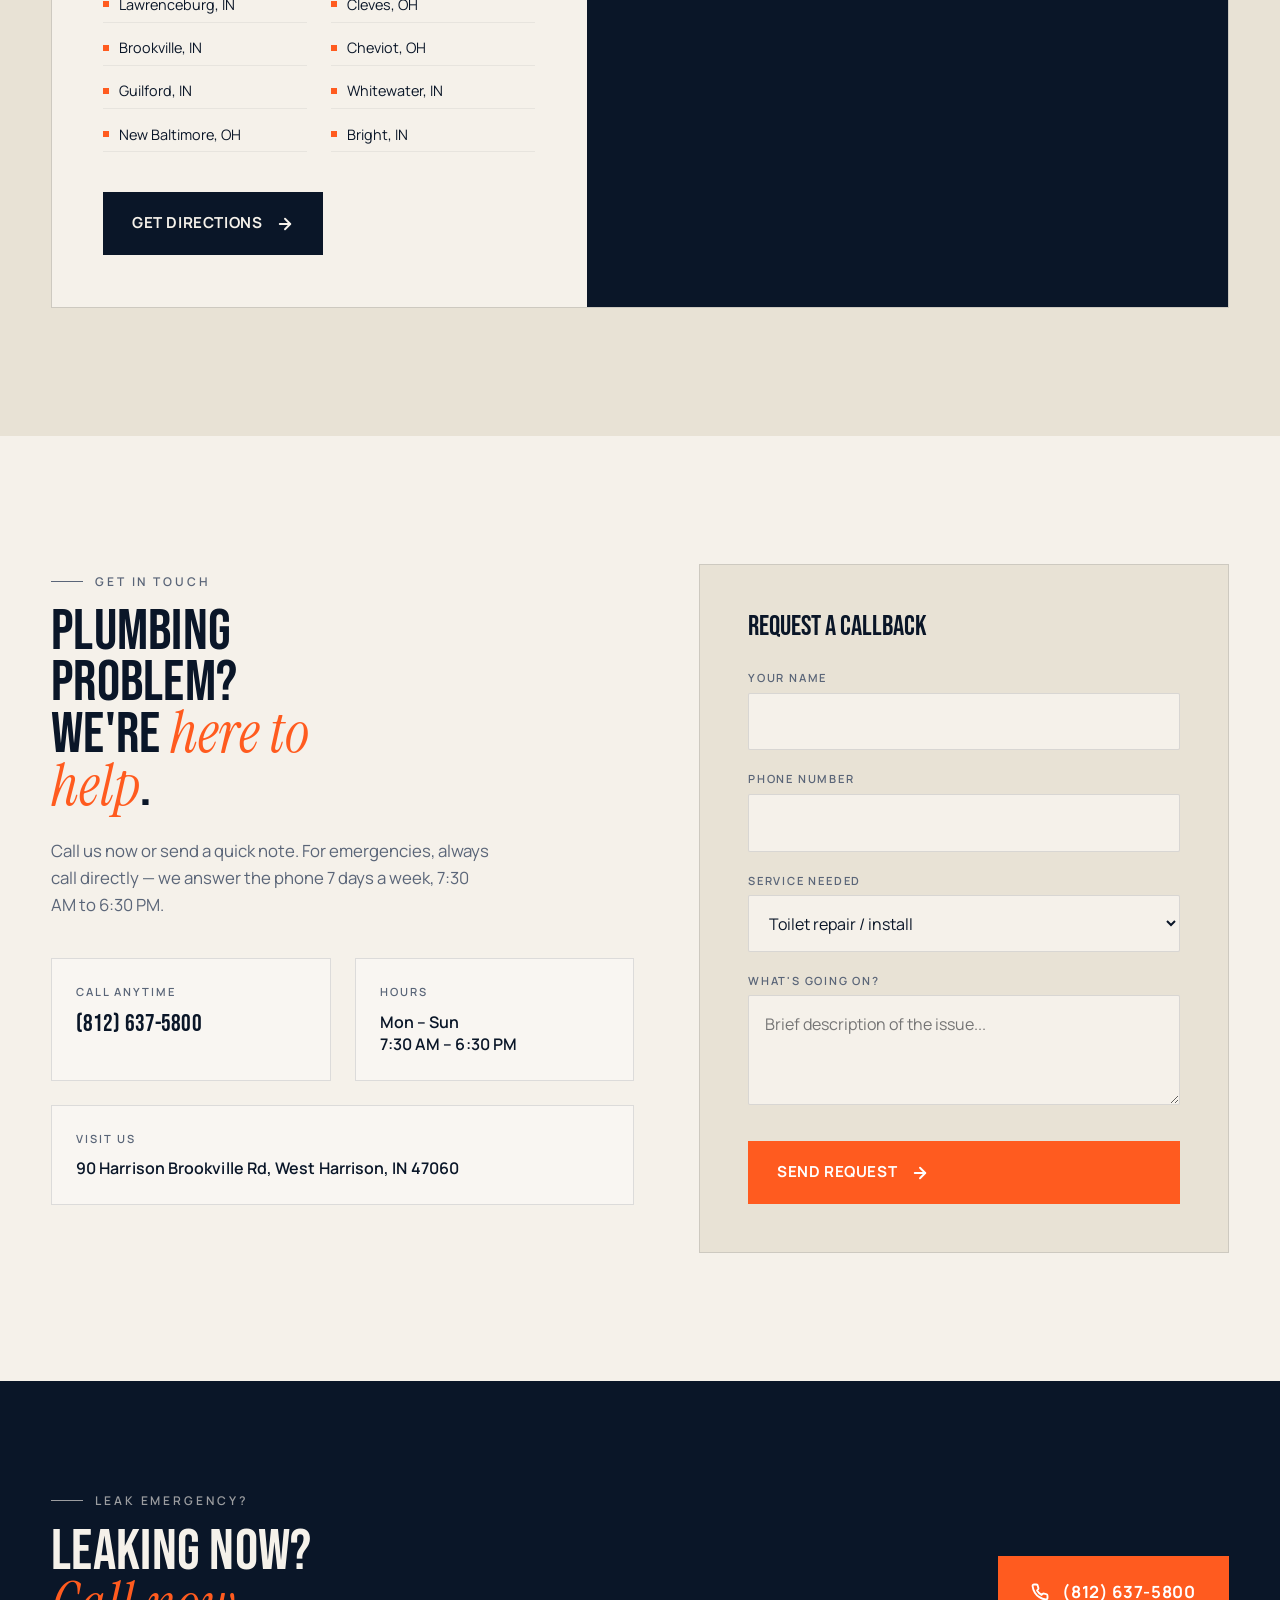
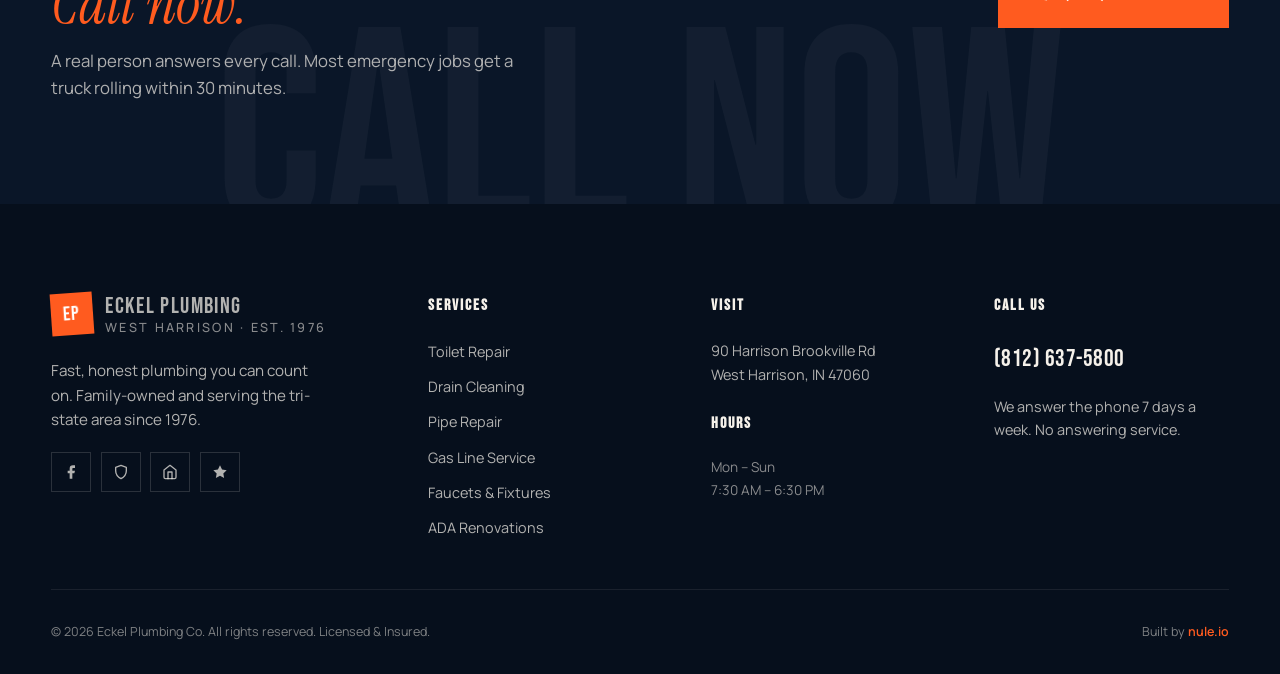
==== commit 5dbf3079: "Fix hero bg image z-index + connect Vercel to GitHub" ====
--- a/index.html
+++ b/index.html
@@ -148,17 +148,18 @@
 }
 
 /* HERO */
-.hero { position: relative; background: var(--navy); color: var(--cream); padding-top: clamp(120px, 14vw, 180px); padding-bottom: clamp(60px, 8vw, 100px); min-height: 100vh; display: flex; align-items: center; overflow: hidden; isolation: isolate; }
+.hero { position: relative; background: var(--navy); color: var(--cream); padding-top: clamp(120px, 14vw, 180px); padding-bottom: clamp(60px, 8vw, 100px); min-height: 100vh; overflow: hidden; }
+.hero > .wrap { position: relative; z-index: 2; }
 .hero::before {
   content: ''; position: absolute; inset: 0;
   background-image:
     linear-gradient(180deg, rgba(10,22,40,0.92) 0%, rgba(10,22,40,0.78) 55%, rgba(10,22,40,0.96) 100%),
     url('assets/hero-bg.png');
   background-size: cover; background-position: center 30%;
-  z-index: -1; transform: translate3d(0,0,0);
+  z-index: 0; transform: translate3d(0,0,0);
 }
 .hero::after {
-  content: ''; position: absolute; inset: 0; pointer-events: none; z-index: -1;
+  content: ''; position: absolute; inset: 0; pointer-events: none; z-index: 1;
   background-image: url("data:image/svg+xml,%3Csvg viewBox='0 0 200 200' xmlns='http://www.w3.org/2000/svg'%3E%3Cfilter id='n'%3E%3CfeTurbulence type='fractalNoise' baseFrequency='0.9' numOctaves='2' stitchTiles='stitch'/%3E%3CfeColorMatrix values='0 0 0 0 1 0 0 0 0 1 0 0 0 0 1 0 0 0 0.12 0'/%3E%3C/filter%3E%3Crect width='100%25' height='100%25' filter='url(%23n)'/%3E%3C/svg%3E");
   mix-blend-mode: overlay; opacity: 0.8;
 }
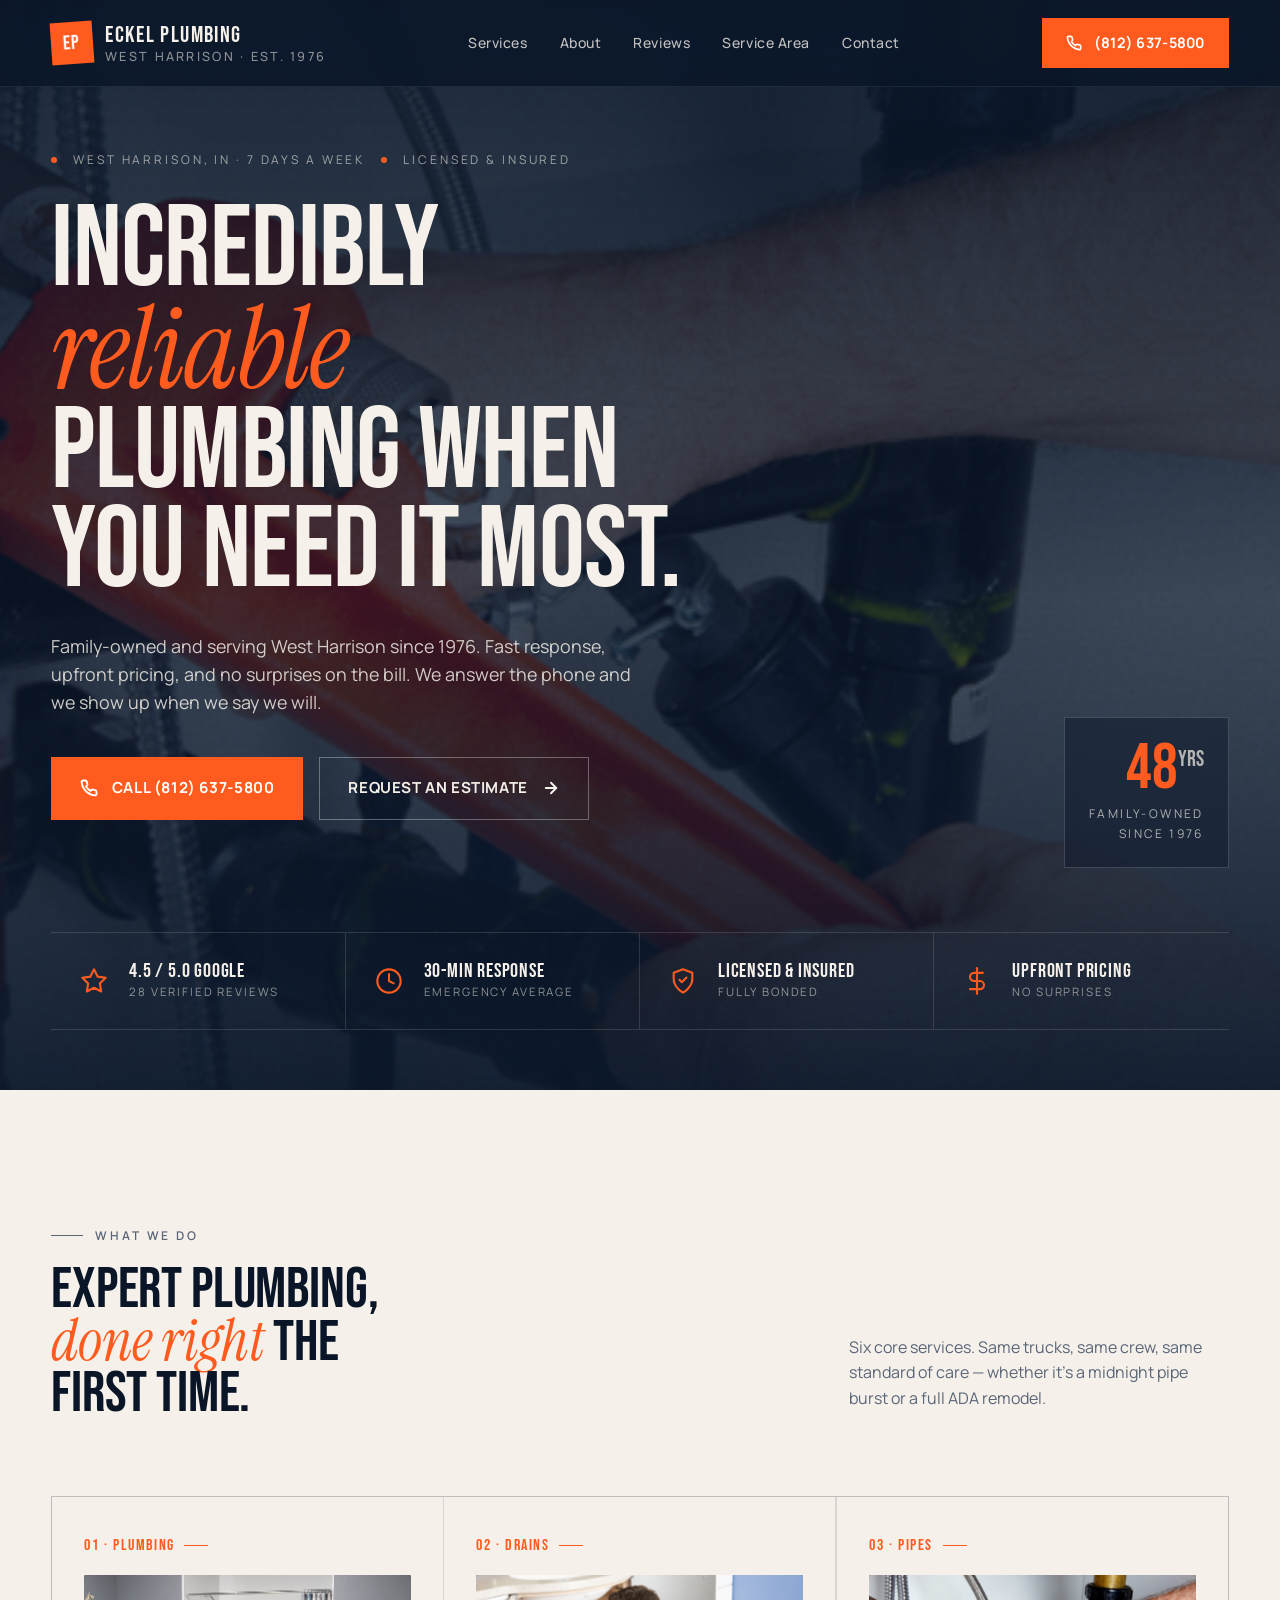
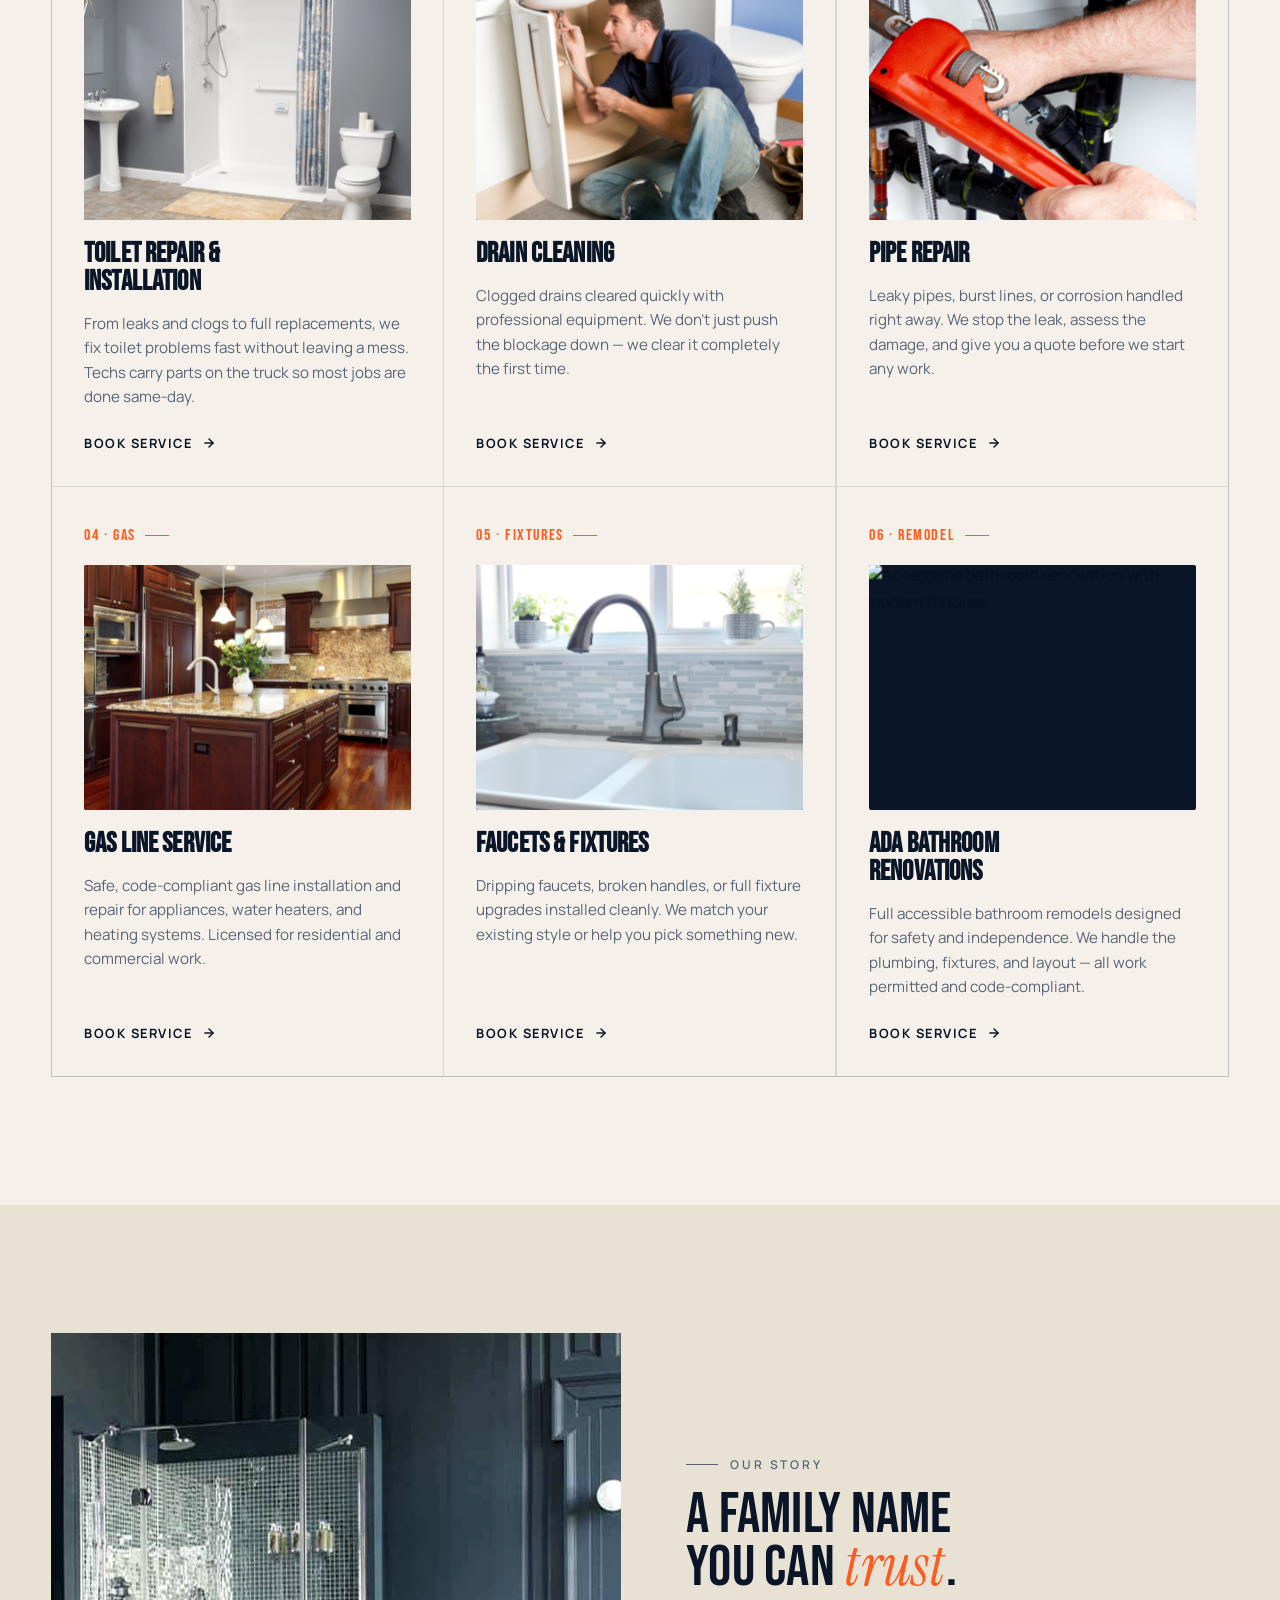
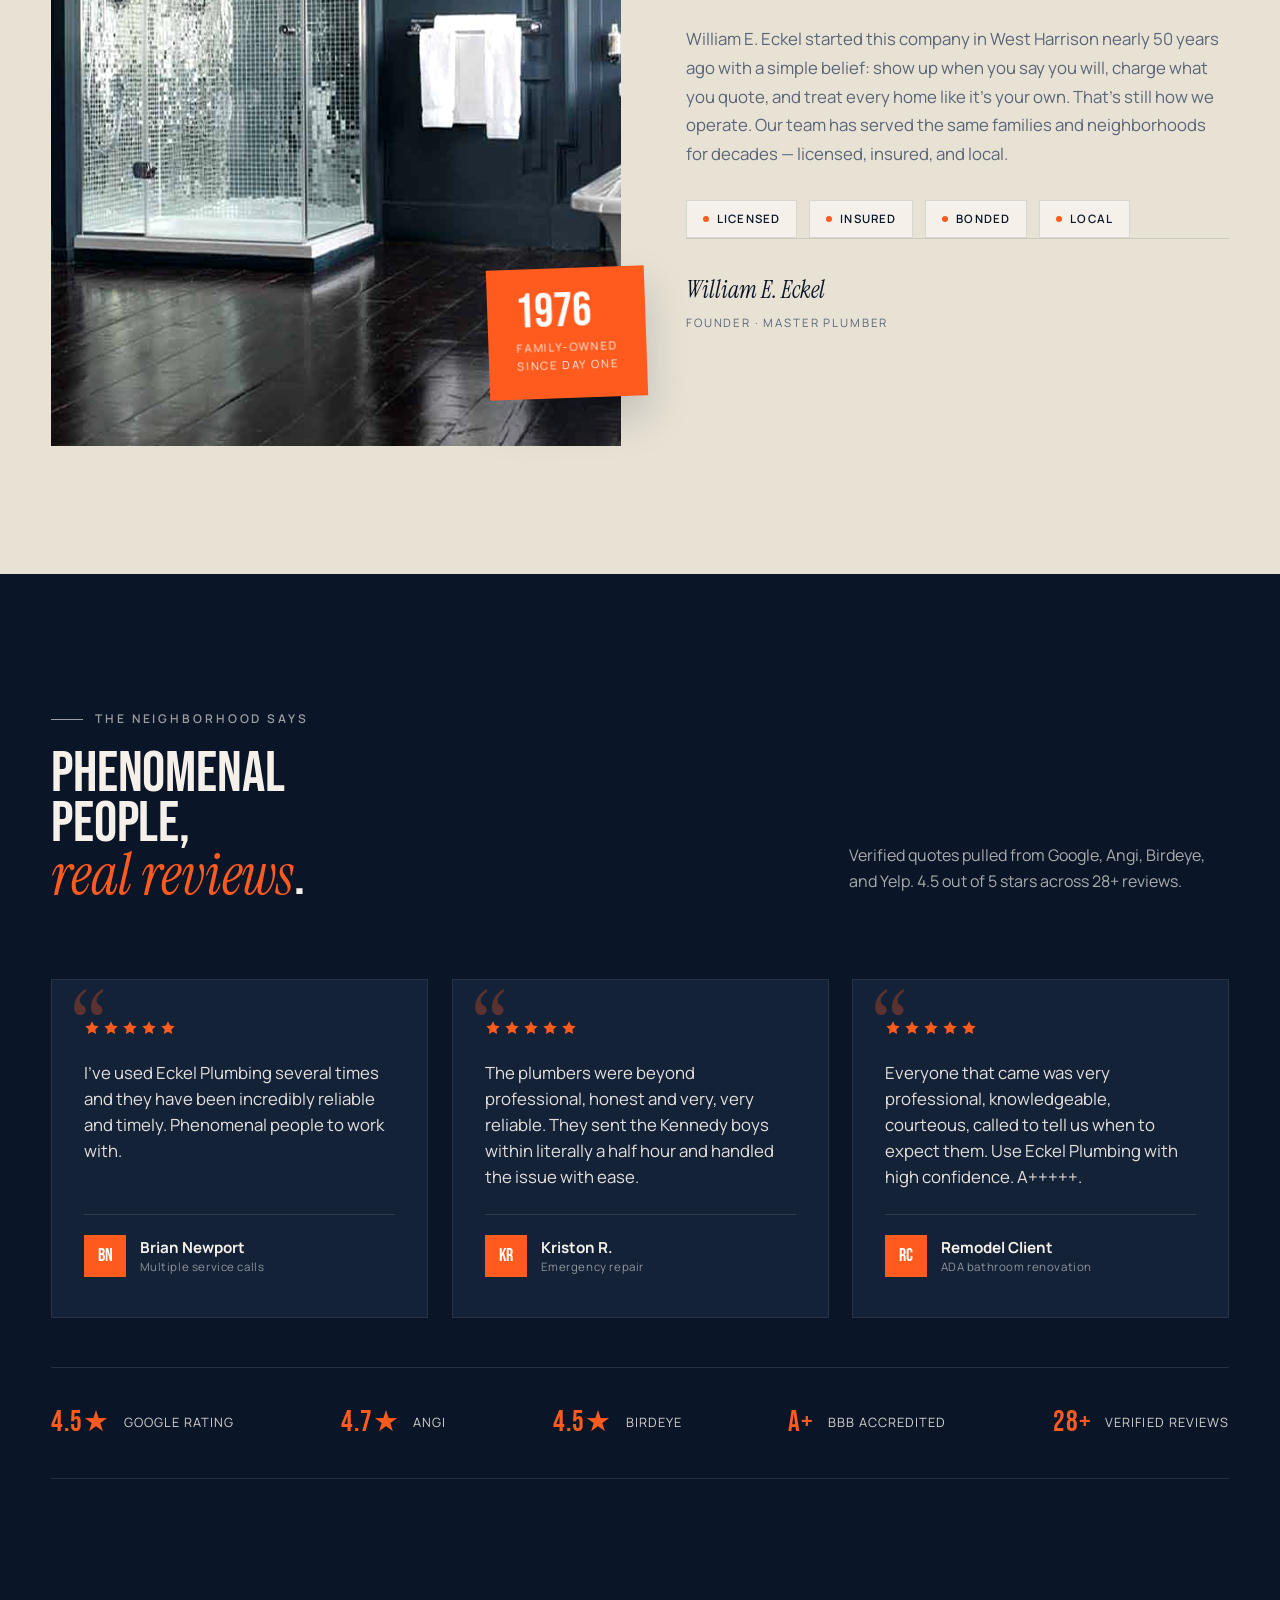
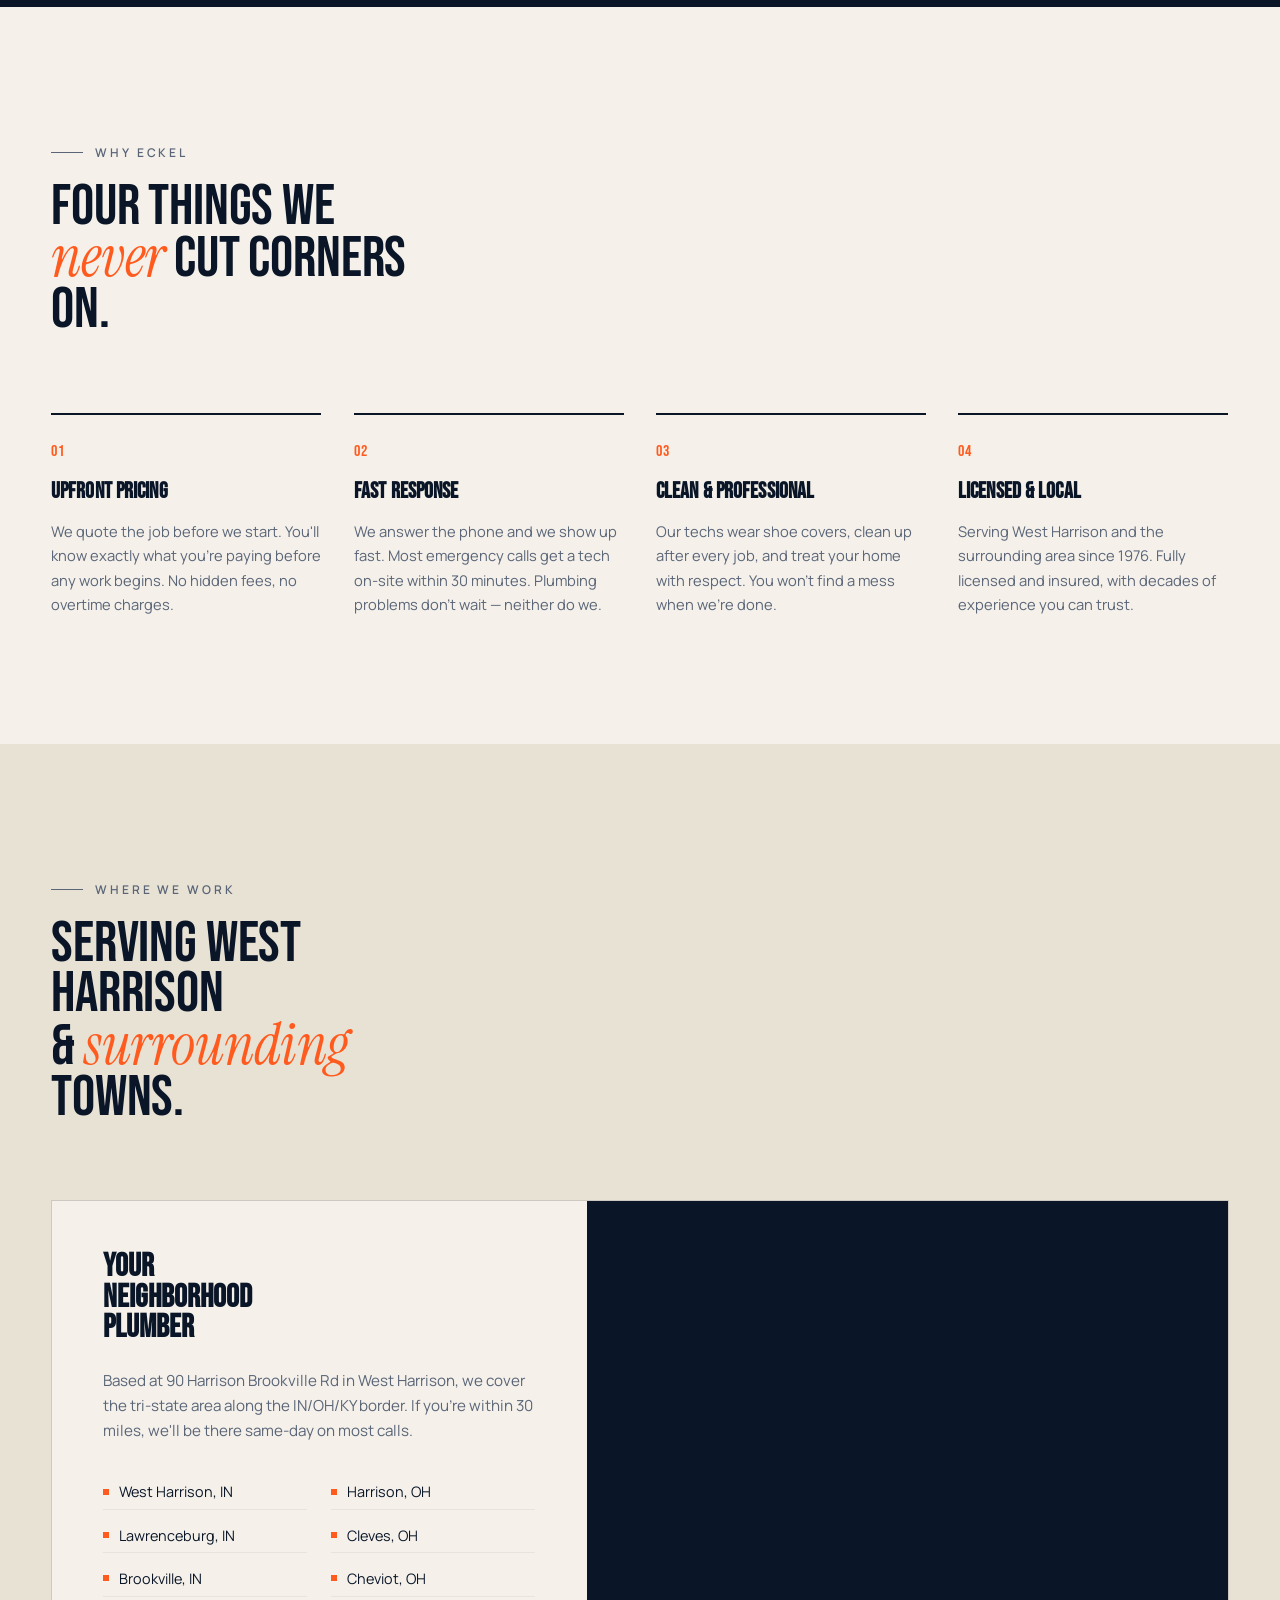
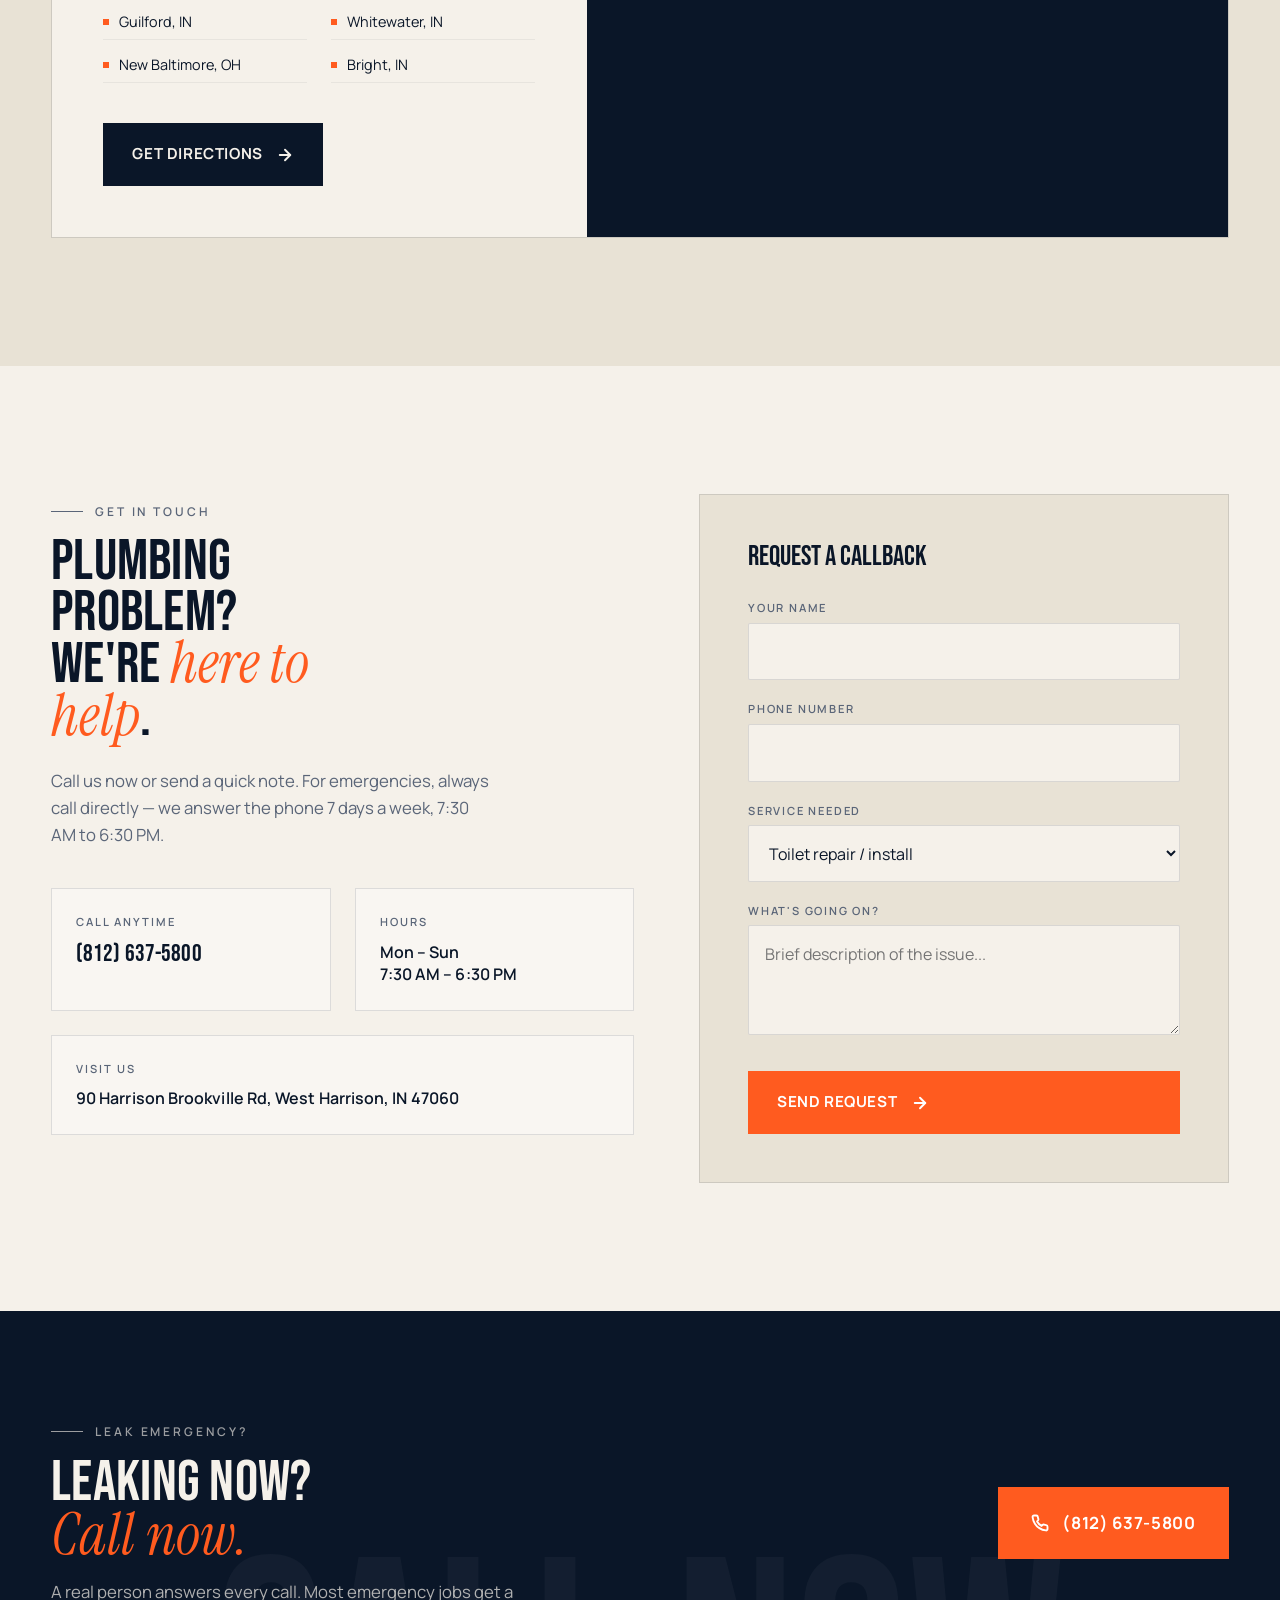
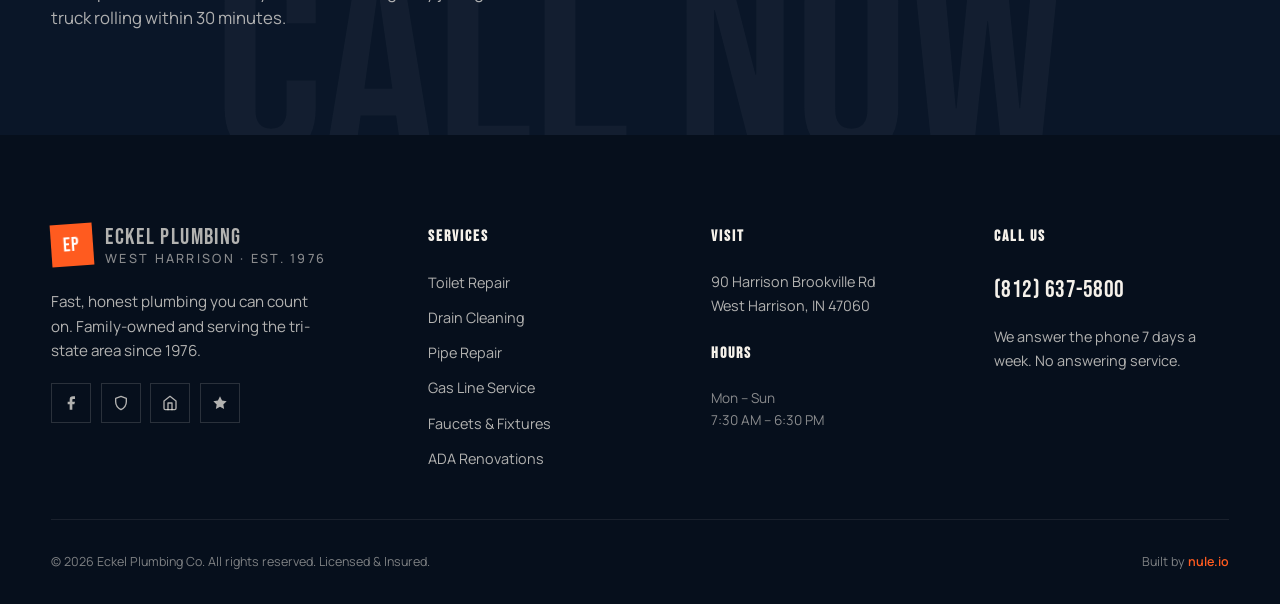
==== commit eb0217d3: "Fix: disable directory listing (vercel.json), hero 100svh with tighter padding" ====
--- a/index.html
+++ b/index.html
@@ -148,7 +148,7 @@
 }
 
 /* HERO */
-.hero { position: relative; background: var(--navy); color: var(--cream); padding-top: clamp(120px, 14vw, 180px); padding-bottom: clamp(60px, 8vw, 100px); min-height: 100vh; overflow: hidden; }
+.hero { position: relative; background: var(--navy); color: var(--cream); padding-top: clamp(100px, 12vw, 150px); padding-bottom: clamp(40px, 5vw, 60px); min-height: 100svh; overflow: hidden; }
 .hero > .wrap { position: relative; z-index: 2; }
 .hero::before {
   content: ''; position: absolute; inset: 0;
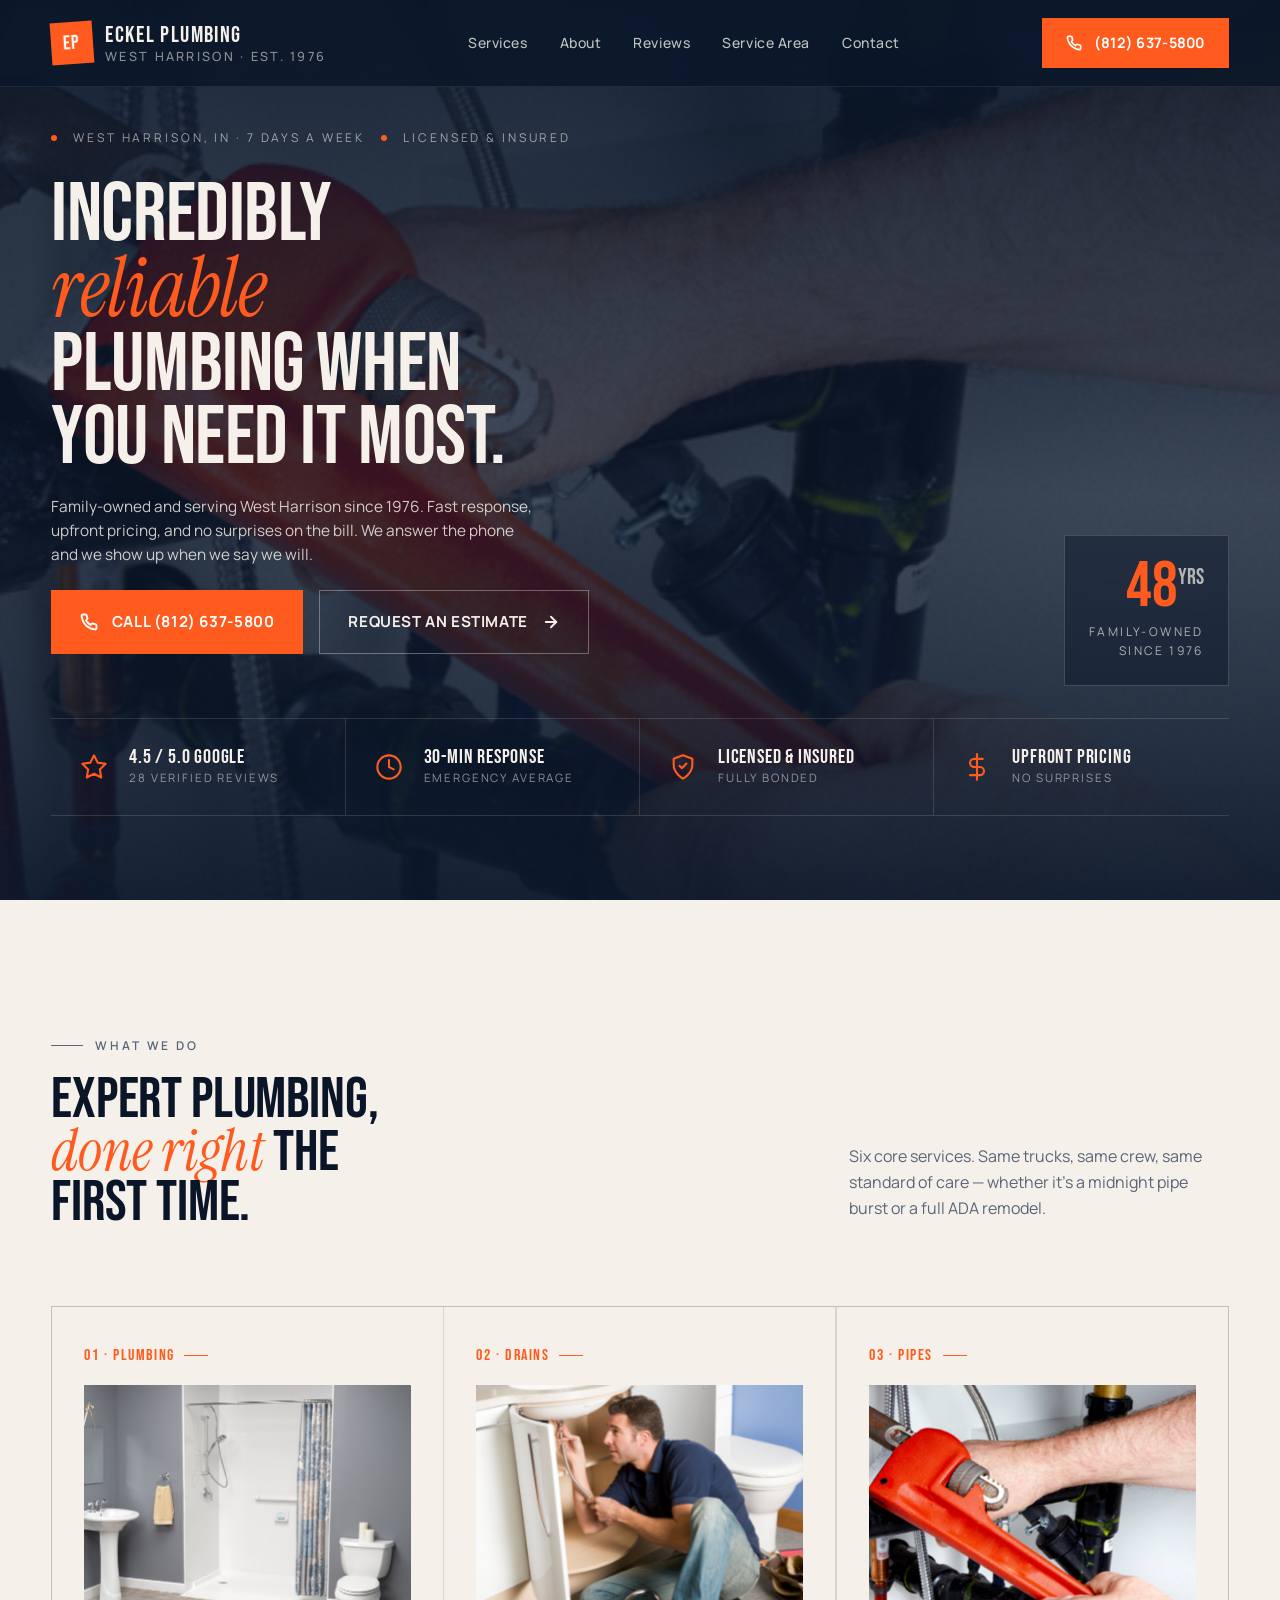
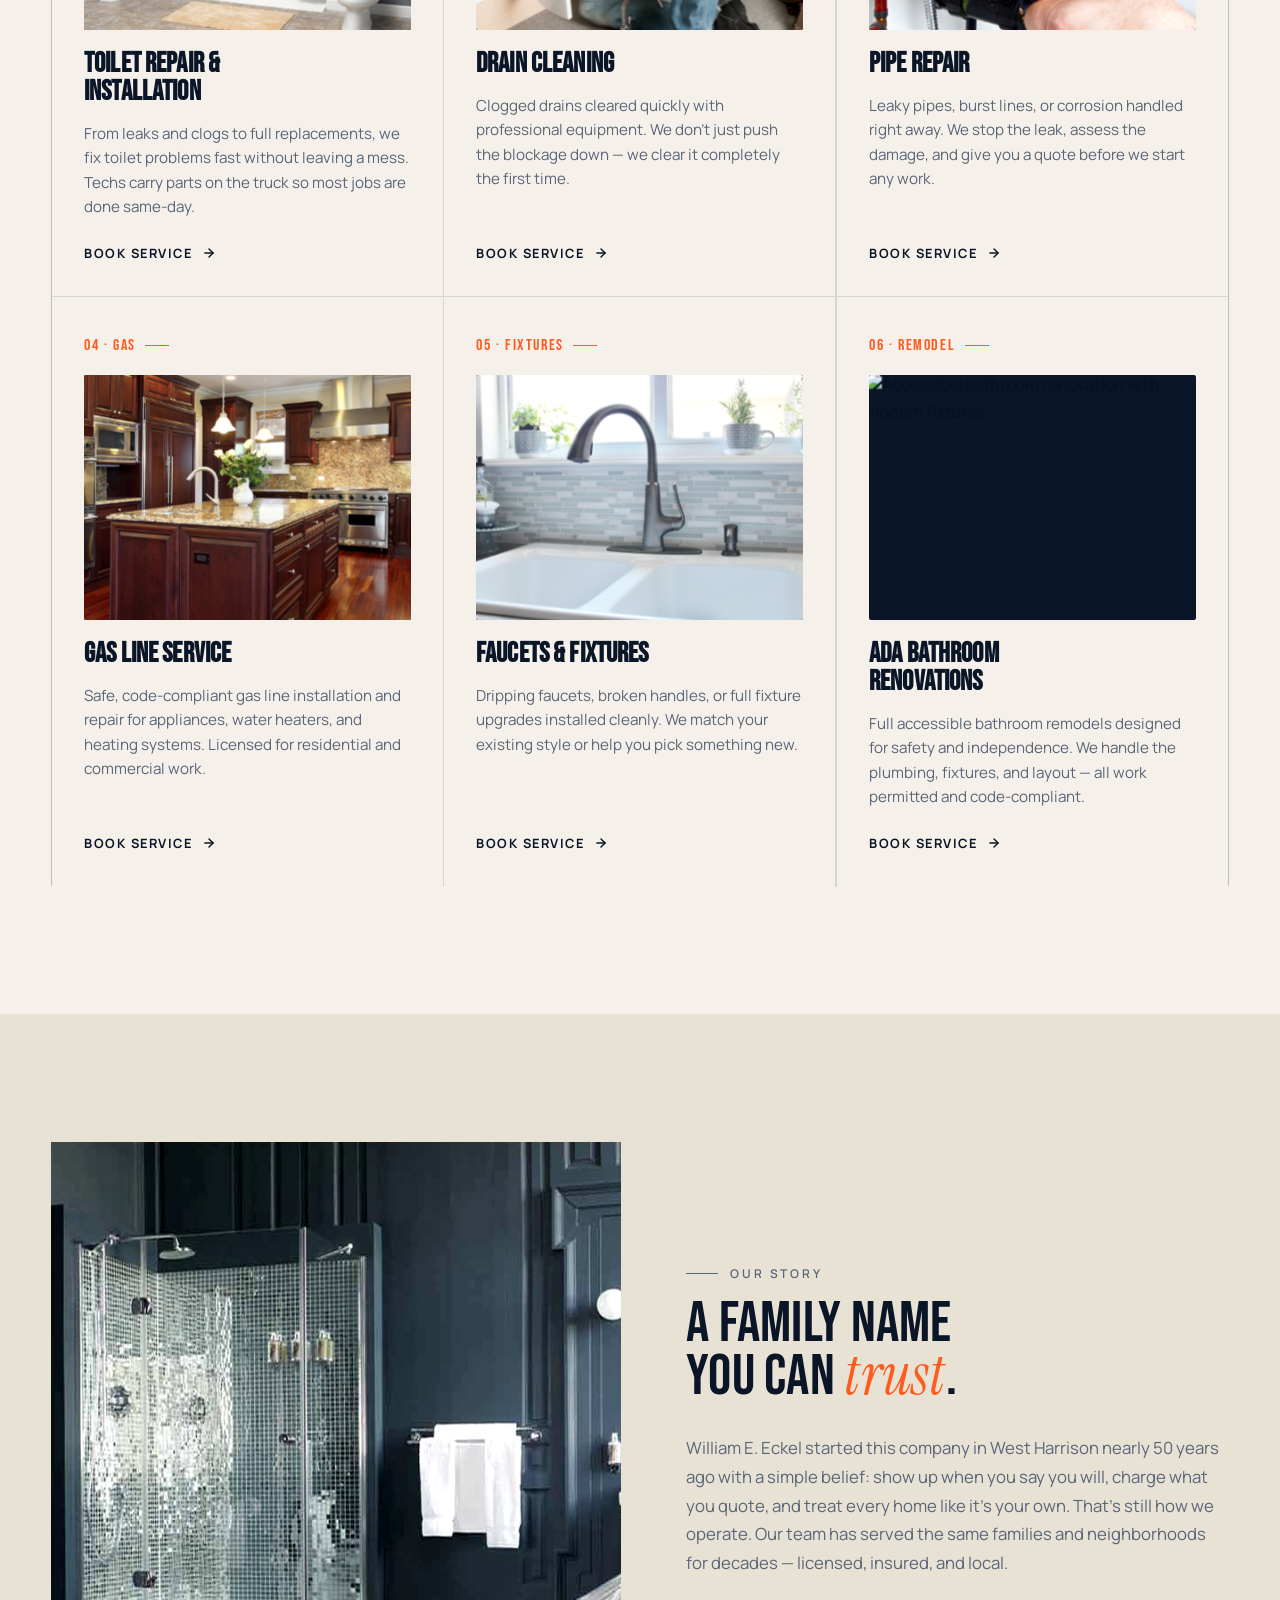
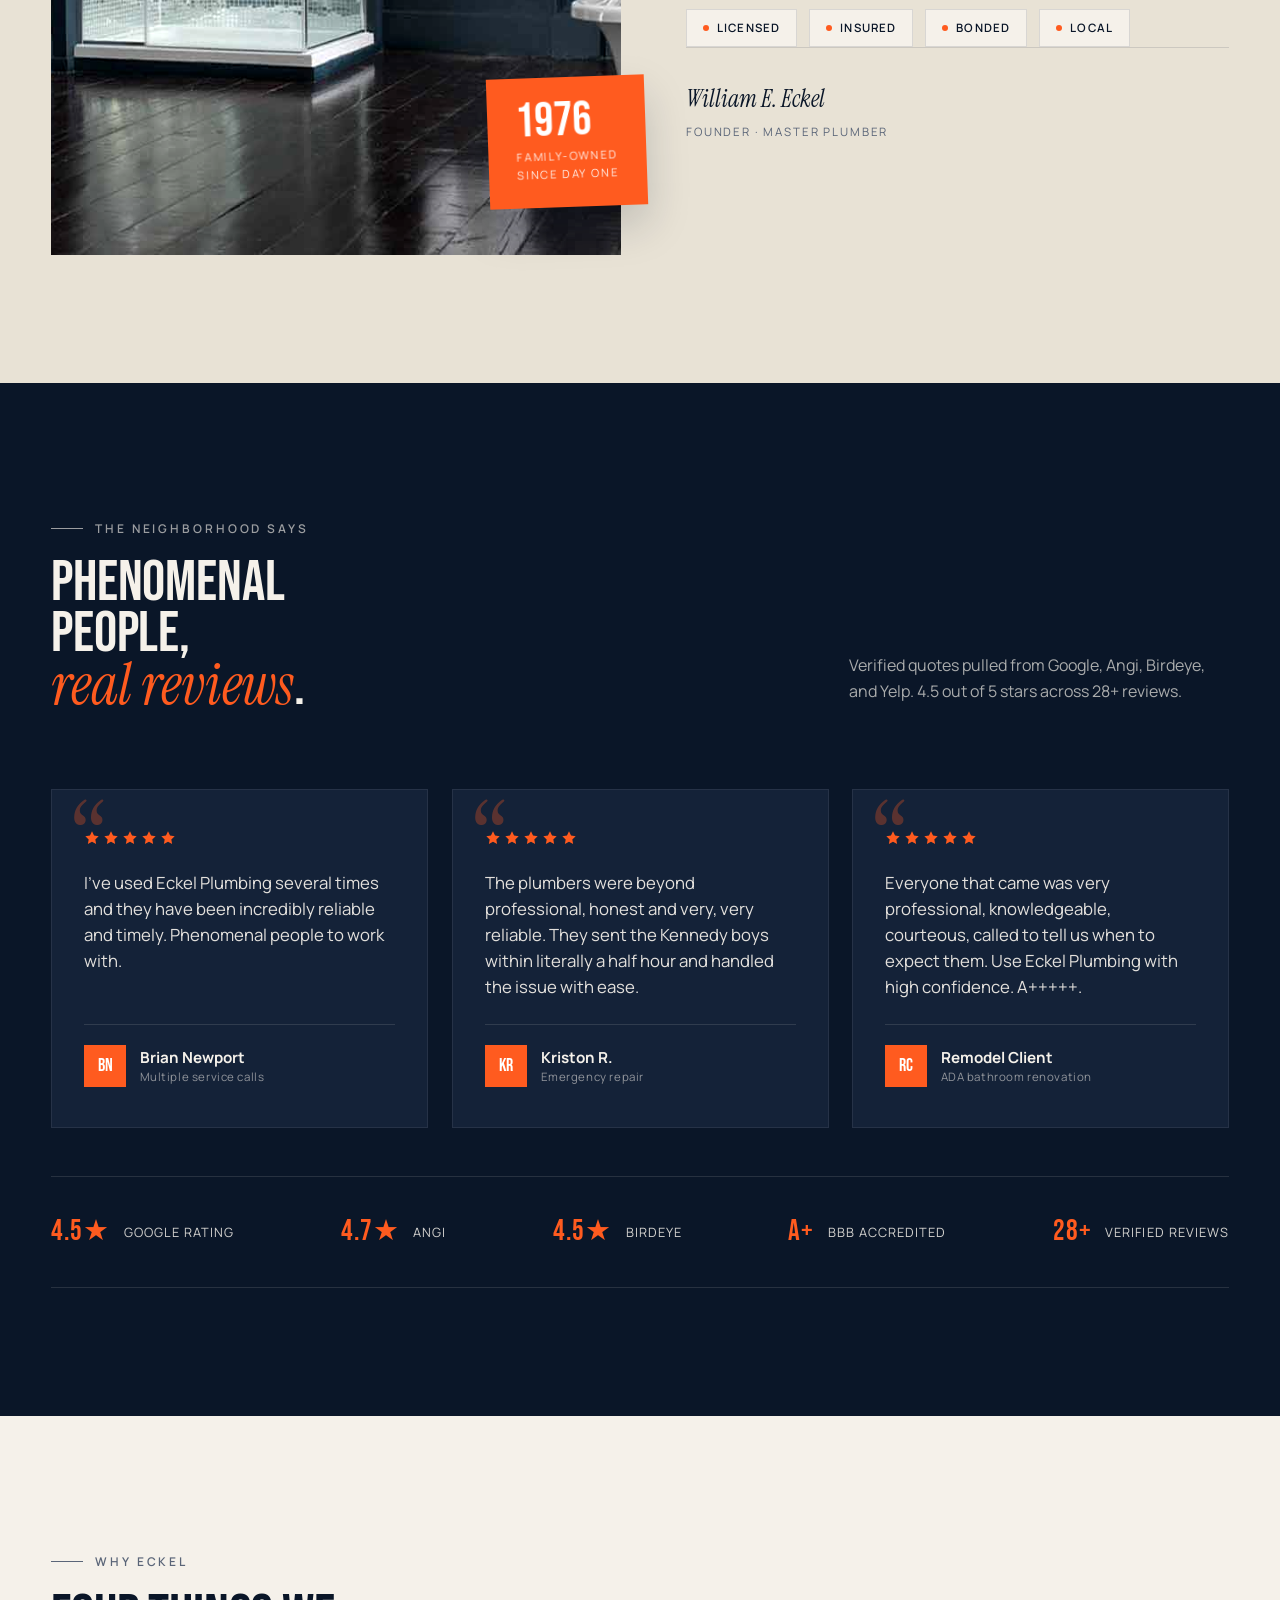
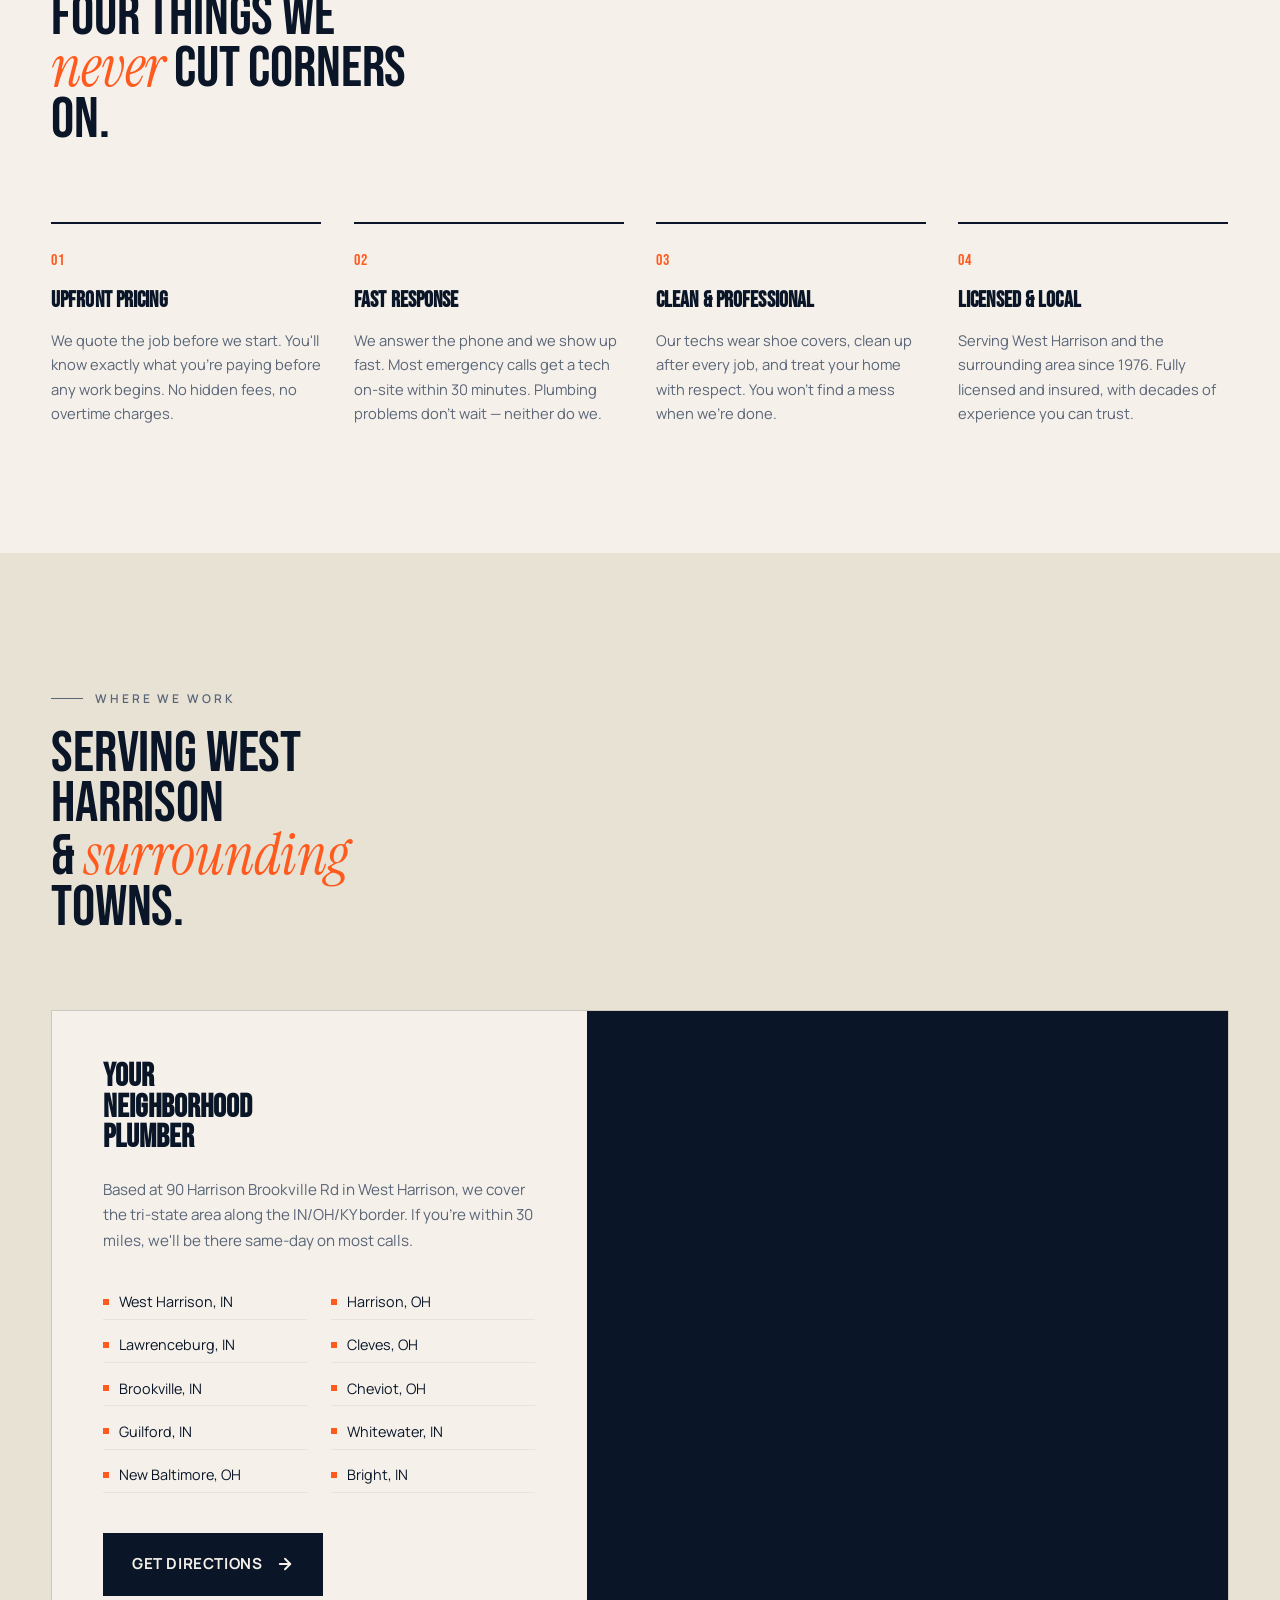
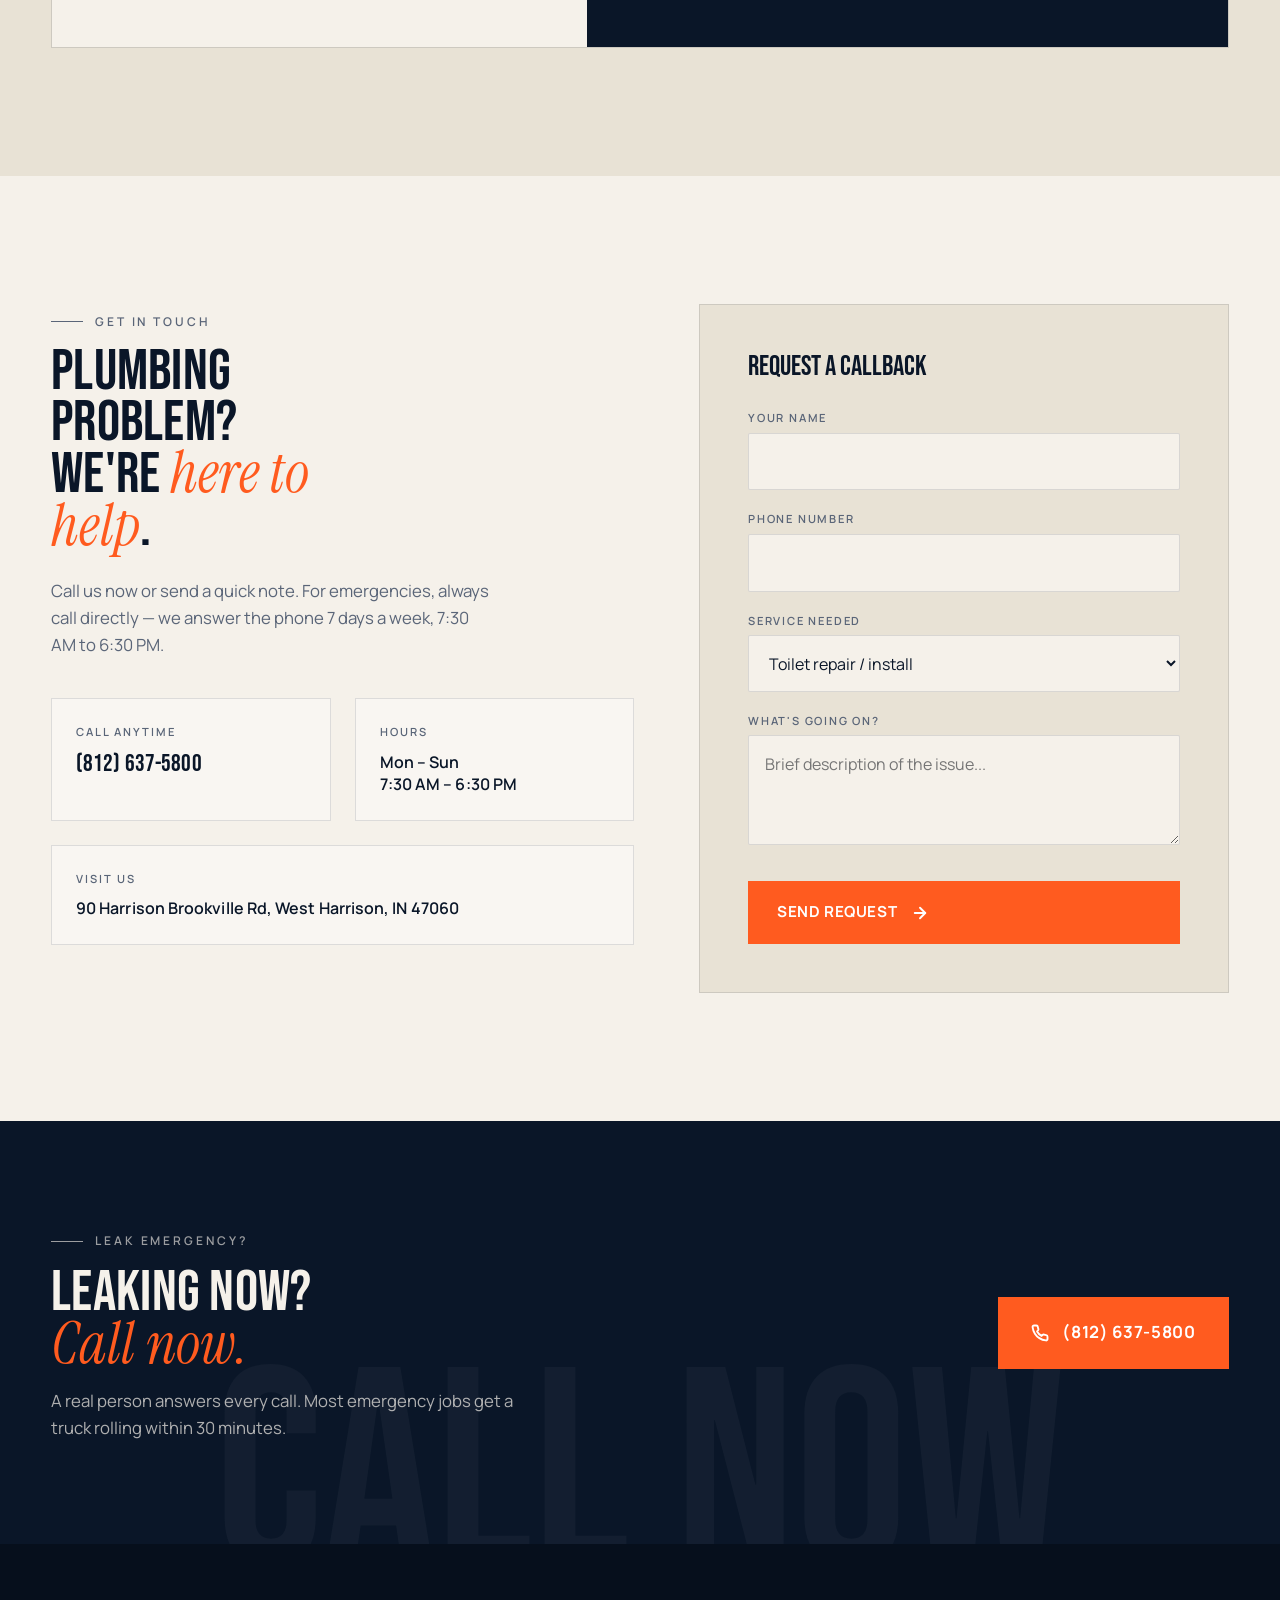
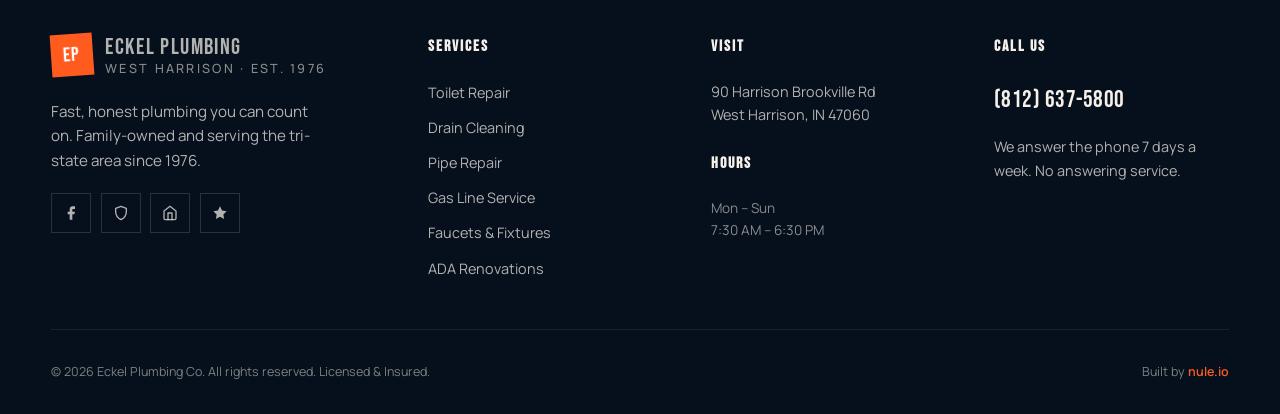
==== commit 05a774e1: "Tighten hero layout: smaller headline + less spacing for above-fold fit" ====
--- a/index.html
+++ b/index.html
@@ -85,7 +85,7 @@
   --orange: #FF5B1F;
   --orange-dark: #E04A0E;
   --white: #FFFFFF;
-  --fs-mega: clamp(3.5rem, 9vw, 8rem);
+  --fs-mega: clamp(3rem, 6.5vw, 5.5rem);
   --fs-h2: clamp(2rem, 4.5vw, 3.75rem);
   --fs-micro: 0.75rem;
   --max-w: 1320px;
@@ -148,7 +148,7 @@
 }
 
 /* HERO */
-.hero { position: relative; background: var(--navy); color: var(--cream); padding-top: clamp(100px, 12vw, 150px); padding-bottom: clamp(40px, 5vw, 60px); min-height: 100svh; overflow: hidden; }
+.hero { position: relative; background: var(--navy); color: var(--cream); padding-top: clamp(90px, 10vw, 130px); padding-bottom: clamp(30px, 4vw, 50px); min-height: 100svh; overflow: hidden; }
 .hero > .wrap { position: relative; z-index: 2; }
 .hero::before {
   content: ''; position: absolute; inset: 0;
@@ -166,10 +166,10 @@
 .hero-grid { display: grid; grid-template-columns: 1fr auto; align-items: end; gap: 2rem; position: relative; }
 .hero-meta { display: flex; flex-wrap: wrap; align-items: center; gap: 1rem; margin-bottom: 2rem; font-size: var(--fs-micro); letter-spacing: 0.24em; text-transform: uppercase; color: rgba(245, 241, 234, 0.6); }
 .hero-meta .dot { width: 6px; height: 6px; background: var(--orange); border-radius: 50%; }
-.hero h1 { font-family: 'Bebas Neue', sans-serif; font-size: var(--fs-mega); line-height: 0.86; letter-spacing: -0.005em; margin-bottom: 2rem; max-width: 14ch; }
+.hero h1 { font-family: 'Bebas Neue', sans-serif; font-size: var(--fs-mega); line-height: 0.88; letter-spacing: -0.005em; margin-bottom: 1.25rem; max-width: 14ch; }
 .hero h1 .accent { font-family: 'Instrument Serif', Georgia, serif; font-style: italic; text-transform: none; color: var(--orange); font-weight: 400; letter-spacing: -0.02em; }
-.hero-sub { font-size: clamp(1.05rem, 1.4vw, 1.25rem); max-width: 54ch; color: rgba(245, 241, 234, 0.82); margin-bottom: 2.5rem; line-height: 1.55; }
-.hero-ctas { display: flex; flex-wrap: wrap; gap: 1rem; align-items: center; margin-bottom: 3rem; }
+.hero-sub { font-size: clamp(0.95rem, 1.2vw, 1.1rem); max-width: 54ch; color: rgba(245, 241, 234, 0.82); margin-bottom: 1.5rem; line-height: 1.55; }
+.hero-ctas { display: flex; flex-wrap: wrap; gap: 1rem; align-items: center; margin-bottom: 2rem; }
 
 .btn { display: inline-flex; align-items: center; gap: 0.85rem; padding: 1.15rem 1.75rem; min-height: 56px; font-weight: 700; font-size: 0.95rem; letter-spacing: 0.04em; text-transform: uppercase; transform: translate3d(0,0,0); transition: all var(--t-fast) var(--ease); border: 1.5px solid transparent; }
 .btn svg { width: 18px; height: 18px; flex-shrink: 0; }
@@ -185,7 +185,7 @@
 .hero-badge .num sup { font-size: 0.35em; color: rgba(245,241,234,0.7); }
 .hero-badge .label { font-size: 0.75rem; letter-spacing: 0.2em; text-transform: uppercase; color: rgba(245,241,234,0.68); display: block; margin-top: 0.5rem; }
 
-.trust-bar { display: grid; grid-template-columns: repeat(4, 1fr); gap: 0; margin-top: 4rem; border-top: 1px solid rgba(245,241,234,0.14); border-bottom: 1px solid rgba(245,241,234,0.14); }
+.trust-bar { display: grid; grid-template-columns: repeat(4, 1fr); gap: 0; margin-top: 2rem; border-top: 1px solid rgba(245,241,234,0.14); border-bottom: 1px solid rgba(245,241,234,0.14); }
 .trust-item { padding: 1.75rem 1.5rem; border-right: 1px solid rgba(245,241,234,0.14); display: flex; align-items: center; gap: 1rem; }
 .trust-item:last-child { border-right: 0; }
 .trust-item .icon { width: 38px; height: 38px; flex-shrink: 0; display: grid; place-items: center; color: var(--orange); }
